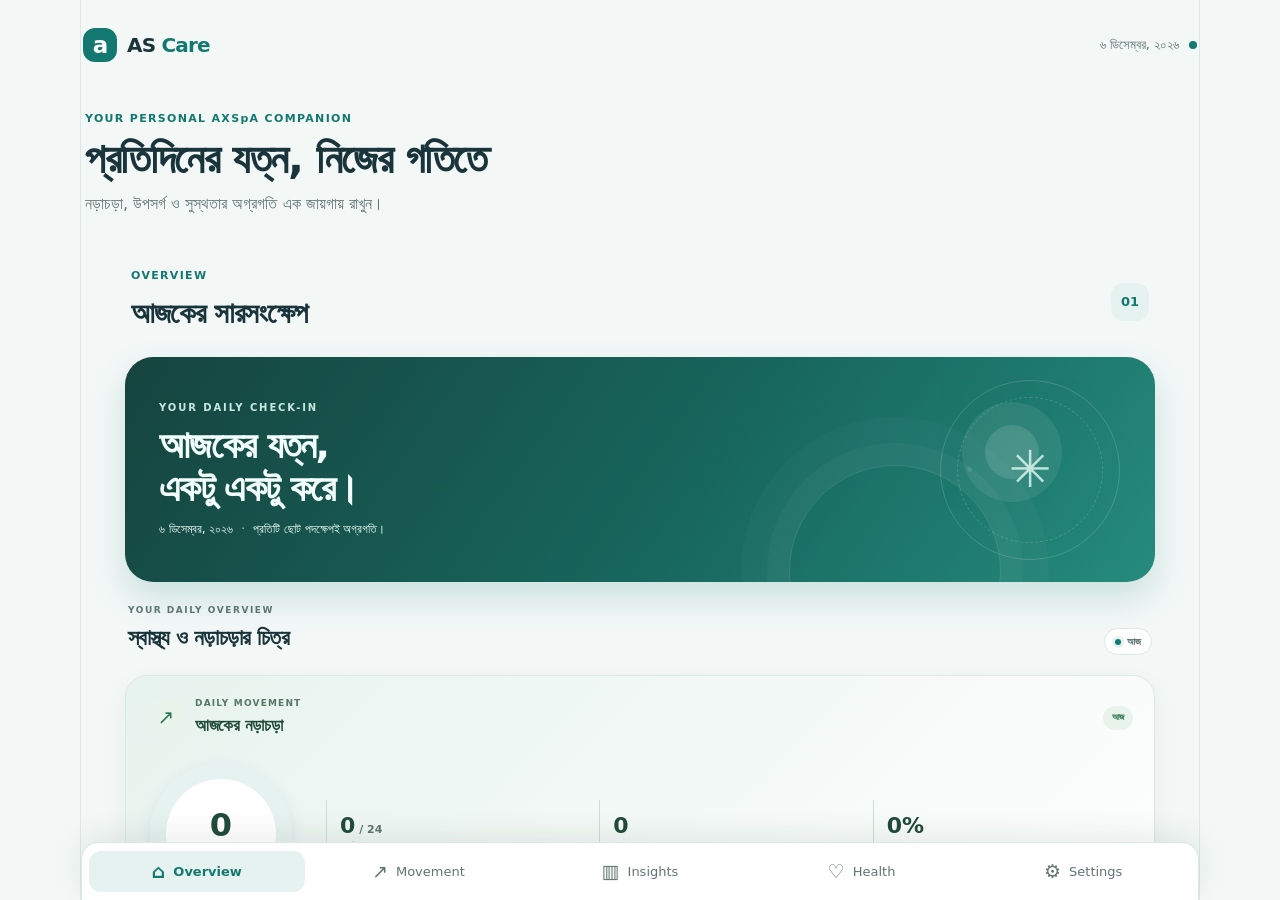
==== index.html @ bf31de87 "Load centralized theme overrides" ====
<!doctype html>
<html lang="bn">
<head>
  <meta charset="utf-8">
  <meta name="viewport" content="width=device-width, initial-scale=1, viewport-fit=cover">
  <meta name="theme-color" content="#F3F8F7">
  <meta name="description" content="AS Care — personal mobility and health tracking">
  <title>AS Care</title>
  <link rel="manifest" href="./manifest.webmanifest">
  <link rel="icon" href="./icon.svg" type="image/svg+xml">
  <link rel="stylesheet" href="./assets/css/tokens.css">
  <link rel="stylesheet" href="./assets/css/base.css">
  <link rel="stylesheet" href="./assets/css/components.css">
  <link rel="stylesheet" href="./assets/css/pages.css">
  <link rel="stylesheet" href="./assets/css/movement.css">
  <link rel="stylesheet" href="./assets/css/overview.css">
  <link rel="stylesheet" href="./assets/css/theme-overrides.css">
</head>
<body>
  <div class="app-shell">
    <header class="topbar">
      <a class="brand" href="./" aria-label="AS Care home"><span class="brand-mark" aria-hidden="true">a</span><span>AS <strong>Care</strong></span></a>
      <div class="topbar-meta"><time id="today-label"></time><span class="status-dot" aria-hidden="true"></span></div>
    </header>
    <main id="app-main">
      <section class="welcome">
        <p class="eyebrow">YOUR PERSONAL AXSpA COMPANION</p>
        <h1>প্রতিদিনের যত্ন, নিজের গতিতে</h1>
        <p class="welcome-copy">নড়াচড়া, উপসর্গ ও সুস্থতার অগ্রগতি এক জায়গায় রাখুন।</p>
      </section>
      <section class="page-panel" data-page-panel="overview" role="tabpanel">
        <div class="panel-heading"><div><p class="eyebrow">OVERVIEW</p><h2>আজকের সারসংক্ষেপ</h2></div><span class="panel-index">01</span></div>
        <div data-overview-content></div>
      </section>
      <section class="page-panel" data-page-panel="movement" role="tabpanel" hidden><div class="panel-heading"><div><p class="eyebrow">DAILY MOVEMENT</p><h2>Movement</h2></div><span class="panel-index">02</span></div><div data-movement-content></div></section>
      <section class="page-panel" data-page-panel="insights" role="tabpanel" hidden><div class="panel-heading"><div><p class="eyebrow">YOUR PROGRESS</p><h2>Insights</h2></div><span class="panel-index">03</span></div><div data-insights-content></div></section>
      <section class="page-panel" data-page-panel="health" role="tabpanel" hidden>
        <div class="panel-heading"><div><p class="eyebrow">HEALTH JOURNAL</p><h2>Health</h2></div><span class="panel-index">04</span></div>
        <div class="health-content" data-health-content></div>
        <div data-medication-content></div>
      </section>
      <section class="page-panel" data-page-panel="settings" role="tabpanel" hidden><div class="panel-heading"><div><p class="eyebrow">PREFERENCES</p><h2>Settings</h2></div><span class="panel-index">05</span></div><div class="settings-content" data-settings-content></div></section>
    </main>
    <nav class="primary-nav" aria-label="প্রধান নেভিগেশন" role="tablist">
      <button class="nav-item" type="button" role="tab" data-page="overview" aria-selected="true"><span aria-hidden="true">⌂</span><span>Overview</span></button>
      <button class="nav-item" type="button" role="tab" data-page="movement" aria-selected="false"><span aria-hidden="true">↗</span><span>Movement</span></button>
      <button class="nav-item" type="button" role="tab" data-page="insights" aria-selected="false"><span aria-hidden="true">▥</span><span>Insights</span></button>
      <button class="nav-item" type="button" role="tab" data-page="health" aria-selected="false"><span aria-hidden="true">♡</span><span>Health</span></button>
      <button class="nav-item" type="button" role="tab" data-page="settings" aria-selected="false"><span aria-hidden="true">⚙</span><span>Settings</span></button>
    </nav>
  </div>
  <div id="toast" class="toast" role="status" aria-live="polite" hidden></div>
  <script>
    // Inline navigation fallback: must work even when ES modules fail to load.
    (() => {
      const validPages = new Set(["overview", "movement", "insights", "health", "settings"]);
      document.addEventListener("click", event => {
        const button = event.target && event.target.closest
          ? event.target.closest("button[data-page]") : null;
        if (!button || !validPages.has(button.dataset.page)) return;
        const page = button.dataset.page;
        document.querySelectorAll("[data-page-panel]").forEach(panel => {
          const active = panel.dataset.pagePanel === page;
          panel.hidden = !active;
          panel.setAttribute("aria-hidden", String(!active));
        });
        document.querySelectorAll("button[data-page]").forEach(tab => {
          const active = tab.dataset.page === page;
          tab.setAttribute("aria-selected", String(active));
          tab.tabIndex = active ? 0 : -1;
        });
      }, true);
    })();
  </script>
  <script src="./assets/js/features/movement/animation-engine.js"></script>
  <script>
    // Classic-script loader catches module download, MIME, and parse failures visibly.
    (() => {
      const showLoadError = error => {
        const host = document.querySelector("[data-overview-content]");
        if (!host) return;
        const card = document.createElement("section");
        card.className = "health-card";
        const title = document.createElement("h3");
        title.textContent = "অ্যাপের JavaScript চালু হয়নি";
        const message = document.createElement("p");
        message.textContent = error && error.message ? error.message : String(error);
        const help = document.createElement("p");
        help.textContent = "Technical diagnostic নিচে দেওয়া হলো। এই লেখাটি কপি করে পাঠান।";
        const details = document.createElement("details");
        details.open = true;
        const summary = document.createElement("summary");
        summary.textContent = "Technical diagnostic";
        const trace = document.createElement("pre");
        trace.style.whiteSpace = "pre-wrap";
        trace.style.overflowWrap = "anywhere";
        trace.textContent = error && error.stack ? String(error.stack) : String(error);
        details.append(summary, trace);
        card.append(title, message, help, details);
        host.replaceChildren(card);
      };
      import("./assets/js/bootstrap.js").catch(showLoadError);
    })();
  </script>
</body>
</html>
---- assets/css/tokens.css ----
/* AS Care centralized color system — Modern Balanced Wellness */
:root {
  color-scheme: light;

  /* Brand identity */
  --brand-primary: #168C83;
  --brand-secondary: #F19A52;
  --brand-success: #72A889;

  /* Accessible interactive colors */
  --accent: #13786F;
  --accent-soft: #E5F2EF;
  --accent-contrast: #FFFFFF;

  /* Core surfaces and typography */
  --page: #F3F8F7;
  --surface: #FFFFFF;
  --surface-soft: #E5F2EF;
  --text: #19343A;
  --muted: #607573;
  --line: #DCE8E5;

  /* Semantic states */
  --success: #2F7952;
  --success-soft: #E8F4EC;
  --warning: #9A541B;
  --warning-soft: #FFF0DF;
  --danger: #B84242;
  --danger-soft: #FCEAEA;
  --info: #397CA5;
  --info-soft: #E8F2F8;

  /* Data visualization */
  --chart-1: #13786F;
  --chart-2: #D17B32;
  --chart-3: #5D966F;
  --chart-goal: #B9792E;

  /* Movement guide */
  --guide-ink: #19343A;
  --guide-blue: var(--brand-primary);
  --guide-blue-deep: var(--accent);
  --guide-pale: var(--surface-soft);
  --guide-green: var(--success);
  --guide-amber: var(--brand-secondary);
  --guide-card: var(--surface);
  --guide-border: var(--line);
  --guide-stage: #EDF5F3;
  --guide-stage-deep: #E3EFEC;
  --guide-stage-text: #607B77;

  /* Overview feature surfaces */
  --overview-hero-start: #16443F;
  --overview-hero-mid: #17665D;
  --overview-hero-end: #258B7D;
  --overview-hero-text: #F2FFFC;
  --overview-hero-muted: #C8E9E2;
  --overview-movement-bg: #E7F3EE;
  --overview-movement-ink: #214B3B;
  --overview-movement-muted: #587568;
  --overview-medication-bg: #FFF4E8;
  --overview-medication-border: #F1DCC5;
  --overview-health-icon-bg: #FCEBE4;
  --overview-health-icon: #A85B3A;
  --overview-week-icon-bg: #E5F2EF;
  --overview-week-icon: #287A70;

  --shadow: 0 12px 34px rgba(25, 52, 58, .07);
  --radius-lg: 22px;
  --radius-md: 15px;
  --radius-sm: 11px;
  --content-width: 1120px;
  font-family: "Hind Siliguri", system-ui, sans-serif;
}

:root[data-theme="dark"] {
  color-scheme: dark;

  --brand-primary: #55B9AA;
  --brand-secondary: #F2B36F;
  --brand-success: #82C69A;

  --accent: #55B9AA;
  --accent-soft: #203F3D;
  --accent-contrast: #102724;

  --page: #101D20;
  --surface: #192B2E;
  --surface-soft: #223A3C;
  --text: #E7F1EF;
  --muted: #A7BCB8;
  --line: #344C4B;

  --success: #82C69A;
  --success-soft: #203A2D;
  --warning: #F2B36F;
  --warning-soft: #3B2D20;
  --danger: #F18B8B;
  --danger-soft: #402729;
  --info: #83BCE0;
  --info-soft: #203747;

  --chart-1: #55B9AA;
  --chart-2: #F2B36F;
  --chart-3: #82C69A;
  --chart-goal: #F2B36F;

  --guide-ink: #E7F1EF;
  --guide-stage: #1D3335;
  --guide-stage-deep: #243E40;
  --guide-stage-text: #A7BCB8;
  --guide-card: var(--surface);
  --guide-border: var(--line);

  --overview-hero-start: #123B38;
  --overview-hero-mid: #15534D;
  --overview-hero-end: #1D7167;
  --overview-hero-text: #F0FFFB;
  --overview-hero-muted: #B9DED6;
  --overview-movement-bg: #1D3932;
  --overview-movement-ink: #E2F3E9;
  --overview-movement-muted: #A8C7B5;
  --overview-medication-bg: #352C23;
  --overview-medication-border: #594532;
  --overview-health-icon-bg: #432D2A;
  --overview-health-icon: #F0B19B;
  --overview-week-icon-bg: #203F3D;
  --overview-week-icon: #8ED3C7;

  --shadow: 0 12px 34px rgba(0, 0, 0, .24);
}

@media (prefers-color-scheme: dark) {
  :root:not([data-theme="light"]) {
    color-scheme: dark;

    --brand-primary: #55B9AA;
    --brand-secondary: #F2B36F;
    --brand-success: #82C69A;

    --accent: #55B9AA;
    --accent-soft: #203F3D;
    --accent-contrast: #102724;

    --page: #101D20;
    --surface: #192B2E;
    --surface-soft: #223A3C;
    --text: #E7F1EF;
    --muted: #A7BCB8;
    --line: #344C4B;

    --success: #82C69A;
    --success-soft: #203A2D;
    --warning: #F2B36F;
    --warning-soft: #3B2D20;
    --danger: #F18B8B;
    --danger-soft: #402729;
    --info: #83BCE0;
    --info-soft: #203747;

    --chart-1: #55B9AA;
    --chart-2: #F2B36F;
    --chart-3: #82C69A;
    --chart-goal: #F2B36F;

    --guide-ink: #E7F1EF;
    --guide-stage: #1D3335;
    --guide-stage-deep: #243E40;
    --guide-stage-text: #A7BCB8;
    --guide-card: var(--surface);
    --guide-border: var(--line);

    --overview-hero-start: #123B38;
    --overview-hero-mid: #15534D;
    --overview-hero-end: #1D7167;
    --overview-hero-text: #F0FFFB;
    --overview-hero-muted: #B9DED6;
    --overview-movement-bg: #1D3932;
    --overview-movement-ink: #E2F3E9;
    --overview-movement-muted: #A8C7B5;
    --overview-medication-bg: #352C23;
    --overview-medication-border: #594532;
    --overview-health-icon-bg: #432D2A;
    --overview-health-icon: #F0B19B;
    --overview-week-icon-bg: #203F3D;
    --overview-week-icon: #8ED3C7;

    --shadow: 0 12px 34px rgba(0, 0, 0, .24);
  }
}
---- assets/css/base.css ----
* { box-sizing: border-box; }
html { min-height: 100%; background: var(--page); }
body { min-width: 320px; min-height: 100vh; margin: 0; padding: env(safe-area-inset-top) 0 env(safe-area-inset-bottom); background: var(--page); color: var(--text); line-height: 1.55; }
button, input, select, textarea { font: inherit; }
button { color: inherit; }
a { color: inherit; text-decoration: none; }
[hidden] { display: none !important; }
.app-shell { width: 100%; margin: 0 auto; }
.topbar { display: flex; align-items: center; justify-content: space-between; padding: 20px 2px 28px; }
.brand { display: inline-flex; align-items: center; gap: 10px; font-size: 20px; font-weight: 700; letter-spacing: -.04em; }
.brand strong { color: var(--accent); }
.brand-mark { display: grid; width: 34px; height: 34px; place-items: center; border-radius: 12px; background: var(--accent); color: white; font-size: 23px; }
.topbar-meta { display: flex; align-items: center; gap: 10px; color: var(--muted); font-size: 13px; }
.status-dot { width: 8px; height: 8px; border-radius: 50%; background: var(--accent); }
.welcome { padding: 20px 4px 25px; }
.eyebrow { margin: 0 0 7px; color: var(--accent); font-size: 11px; font-weight: 700; letter-spacing: .12em; }
h1, h2, h3, p { margin-top: 0; }
h1 { max-width: 620px; margin-bottom: 8px; font-size: clamp(27px,6vw,42px); line-height: 1.2; letter-spacing: -.035em; }
.welcome-copy { margin: 0; color: var(--muted); }
.primary-nav { display: grid; grid-template-columns: repeat(5,minmax(0,1fr)); gap: 6px; margin-bottom: 24px; padding: 7px; border: 1px solid var(--line); border-radius: 17px; background: var(--surface); }
.nav-item { display: flex; min-width: 0; flex-direction: column; align-items: center; gap: 2px; padding: 9px 3px; border: 0; border-radius: 12px; background: transparent; color: var(--muted); cursor: pointer; font-size: 11px; }
.nav-item > span:first-child { font-size: 19px; line-height: 1.2; }
.nav-item[aria-selected="true"] { background: var(--accent-soft); color: var(--accent); font-weight: 700; }
.page-panel { min-height: 300px; padding: 16px; border: 1px solid var(--line); border-radius: var(--radius-lg); background: var(--surface); box-shadow: var(--shadow); }
.panel-heading { display: flex; align-items: center; justify-content: space-between; margin-bottom: 20px; }
.panel-heading h2 { margin: 0; font-size: 25px; }
.panel-index { color: var(--muted); font-size: 13px; font-variant-numeric: tabular-nums; }
.welcome-card { display: flex; gap: 16px; align-items: flex-start; padding: 20px; border: 1px solid var(--line); border-radius: var(--radius-md); background: var(--surface-soft); }
.card-icon { display: grid; width: 42px; height: 42px; flex: 0 0 42px; place-items: center; border-radius: 14px; background: var(--accent); color: white; font-size: 22px; }
.welcome-card h3 { margin-bottom: 5px; font-size: 18px; }
.welcome-card p, .empty-panel p { margin: 0; color: var(--muted); }
.empty-panel { display: grid; min-height: 180px; place-content: center; justify-items: center; gap: 12px; text-align: center; }
.empty-panel > span { display: grid; width: 48px; height: 48px; place-items: center; border-radius: 16px; background: var(--accent-soft); color: var(--accent); font-size: 25px; }
.app-footer { display: flex; justify-content: space-between; gap: 12px; padding: 22px 4px 30px; color: var(--muted); font-size: 11px; }
.toast { position: fixed; right: 16px; bottom: calc(86px + env(safe-area-inset-bottom)); left: 16px; z-index: 5; width: max-content; max-width: min(440px,calc(100vw - 32px)); margin: auto; padding: 12px 16px; border: 1px solid color-mix(in srgb, var(--surface) 16%, transparent); border-radius: 14px; background: var(--text); color: var(--surface); box-shadow: 0 12px 34px rgba(0,0,0,.18); opacity: 0; transform: translateY(12px) scale(.98); transition: opacity .24s ease, transform .28s cubic-bezier(.2,.8,.2,1); pointer-events: none; }
.toast.is-visible { opacity: 1; transform: translateY(0) scale(1); }
@media (min-width: 700px) {
  body { padding-right: 20px; padding-left: 20px; }
  .topbar { padding-top: 28px; }
  .nav-item { flex-direction: row; justify-content: center; gap: 8px; font-size: 13px; }
  .app-shell { width: min(100%, var(--content-width)); }
  .page-panel { padding: 24px; }
}


/* Viewport layout: content scrolls in its own area; navigation owns the bottom row. */
html, body {
  width: 100%;
  height: 100%;
  overflow: hidden;
}
body {
  min-height: 100vh;
  min-height: 100dvh;
}
.app-shell {
  display: grid;
  grid-template-rows: auto minmax(0, 1fr) auto auto;
  width: min(100%, var(--content-width));
  height: calc(100vh - env(safe-area-inset-top) - env(safe-area-inset-bottom));
  height: calc(100dvh - env(safe-area-inset-top) - env(safe-area-inset-bottom));
  min-height: 0;
  margin: 0 auto;
}
#app-main {
  min-height: 0;
  overflow-y: auto;
  overscroll-behavior: contain;
  padding-bottom: 16px;
}
.primary-nav {
  position: relative;
  inset: auto;
  z-index: 2;
  display: grid;
  grid-template-columns: repeat(5, minmax(0, 1fr));
  gap: 6px;
  width: 100%;
  margin: 0;
  padding: 8px 7px calc(8px + env(safe-area-inset-bottom));
  border: 1px solid var(--line);
  border-bottom: 0;
  border-radius: 17px 17px 0 0;
  background: var(--surface);
  box-shadow: 0 -8px 28px rgba(20, 40, 28, .08);
  transform: none;
}
.app-footer {
  padding: 10px 4px;
}
@media (min-width: 700px) {
  .app-shell { border-left: 1px solid var(--line); border-right: 1px solid var(--line); }
}
---- assets/css/components.css ----
/* Shared components: controls, feedback, progress and form primitives. */
.button-primary, .button-secondary, .form-field input, .form-field textarea, .form-field select {
  border: 1px solid var(--line);
  border-radius: var(--radius-sm);
  font: inherit;
}
.button-primary, .button-secondary { min-height: 42px; padding: 9px 15px; cursor: pointer; }
.button-primary { border-color: var(--accent); background: var(--accent); color: #fff; font-weight: 700; }
.button-secondary { background: var(--surface); color: var(--text); }
.progress-bar { display: flex; align-items: center; gap: 10px; }
.progress-bar-track { height: 9px; flex: 1; overflow: hidden; border-radius: 99px; background: var(--surface-soft); }
.progress-bar-track span { display: block; height: 100%; border-radius: inherit; background: var(--accent); transition: width .2s ease; }
.progress-value { min-width: 3.2em; color: var(--muted); font-size: 12px; text-align: right; font-variant-numeric: tabular-nums; }
.progress-ring, .progress-donut { display: block; max-width: 100%; }
.form-field { display: grid; gap: 6px; margin: 0 0 14px; }
.form-field > label { font-size: 14px; font-weight: 650; }
.form-field input, .form-field textarea, .form-field select { width: 100%; min-height: 42px; padding: 9px 11px; background: var(--surface); color: var(--text); }
.form-field textarea { min-height: 86px; resize: vertical; }
.form-hint { color: var(--muted); font-size: 12px; }
.range-control { display: flex; align-items: center; gap: 12px; }
.range-control input { flex: 1; padding: 0; }
.range-control output { min-width: 2em; font-weight: 700; text-align: center; }
.toast[data-type="success"] { background: var(--accent); color: #fff; }
.toast[data-type="error"] { background: #a83232; color: #fff; }
.feedback-dialog { width: min(92vw, 420px); padding: 22px; border: 1px solid var(--line); border-radius: var(--radius-lg); background: var(--surface); color: var(--text); box-shadow: var(--shadow); }
.feedback-dialog::backdrop { background: rgb(10 20 14 / 48%); }
.feedback-dialog h2 { margin: 0 0 8px; font-size: 20px; }
.feedback-dialog p { color: var(--muted); }
.feedback-dialog-actions { display: flex; justify-content: flex-end; gap: 9px; }
@media (prefers-reduced-motion: reduce) { .progress-bar-track span { transition: none; } }
---- assets/css/pages.css ----
/* Settings feature layout */
.settings-actions { display:flex; flex-wrap:wrap; gap:8px; margin-top:14px; }
.settings-actions button { min-height:40px; padding:9px 12px; border:1px solid var(--line); border-radius:var(--radius-sm); background:var(--surface-soft); color:var(--text); font:inherit; font-size:13px; cursor:pointer; }
.settings-actions button[data-backup-export] { background:var(--accent); border-color:var(--accent); color:white; }
.settings-actions button:focus-visible { outline:2px solid var(--accent); outline-offset:2px; }
@media (max-width:380px) { .settings-actions button { flex:1 1 100%; } }
.settings-content { display: grid; gap: 16px; }
.settings-section { padding: 18px; border: 1px solid var(--line); border-radius: var(--radius-md); background: var(--surface); }
.settings-section h3 { margin: 0 0 14px; font-size: 17px; }
.settings-field, .settings-info { display: flex; align-items: center; justify-content: space-between; gap: 14px; padding: 12px 0; border-bottom: 1px solid var(--line); font-size: 14px; }
.settings-field:last-of-type, .settings-info:last-of-type { border-bottom: 0; }
.settings-field select, .settings-field input { width: min(48%, 190px); min-height: 40px; padding: 7px 10px; border: 1px solid var(--line); border-radius: var(--radius-sm); background: var(--surface-soft); color: var(--text); }
.settings-field input { text-align: right; }
.settings-field select:disabled { opacity: .65; }
.setting-toggle { display: flex; align-items: center; justify-content: space-between; gap: 14px; padding: 12px 0; border-bottom: 1px solid var(--line); cursor: pointer; }
.setting-toggle:last-of-type { border-bottom: 0; }
.setting-toggle span { display: grid; gap: 3px; }
.setting-toggle strong, .settings-info strong { font-size: 14px; }
.setting-toggle small, .settings-note { color: var(--muted); font-size: 12px; }
.setting-toggle input { width: 21px; height: 21px; flex: 0 0 auto; accent-color: var(--accent); }
.settings-note { margin: 10px 0 0; line-height: 1.6; }
.settings-info strong { text-align: right; }
@media (max-width: 380px) { .settings-section { padding: 14px; } .settings-field { align-items: flex-start; flex-direction: column; } .settings-field select, .settings-field input { width: 100%; } }

/* Health feature */
.health-content { display: grid; gap: 16px; }
.health-card { min-width: 0; padding: 18px; border: 1px solid var(--line); border-radius: var(--radius-md); background: var(--surface); }
.health-card h3 { margin: 0 0 12px; font-size: 18px; }
.health-card h4 { margin: 18px 0 8px; font-size: 14px; }
.health-card-heading { display: flex; align-items: center; justify-content: space-between; gap: 12px; margin-bottom: 12px; }
.health-card-heading h3 { margin: 0; }
.health-date, .health-note { color: var(--muted); font-size: 12px; }
.health-note { line-height: 1.6; margin: 8px 0 14px; }
.health-range, .health-question { display: grid; grid-template-columns: 1fr auto; align-items: center; gap: 7px 12px; padding: 11px 0; border-bottom: 1px solid var(--line); font-size: 14px; }
.health-range input, .health-question input { grid-column: 1; width: 100%; accent-color: var(--accent); }
.health-range output, .health-question output { grid-column: 2; grid-row: 1 / span 2; min-width: 38px; color: var(--accent); font-weight: 700; text-align: right; }
.health-card .button-primary { width: 100%; margin-top: 16px; }
.health-score { color: var(--accent); font-size: 26px; font-variant-numeric: tabular-nums; }
.health-score small { margin-left: 3px; font-size: 12px; }
.health-card .form-field { margin-top: 12px; }
.health-history { display: grid; gap: 8px; margin: 0; padding: 0; list-style: none; }
.health-history li { display: flex; align-items: center; justify-content: space-between; gap: 10px; padding: 10px 0; border-bottom: 1px solid var(--line); font-size: 13px; }
.health-history li span { display: grid; gap: 3px; }
.health-history small { color: var(--muted); }
.icon-button { width: 34px; height: 34px; flex: 0 0 auto; border: 1px solid var(--line); border-radius: 10px; background: var(--surface-soft); cursor: pointer; font-size: 20px; }
@media (max-width: 380px) { .health-card { padding: 14px; } .health-card-heading { align-items: flex-start; } }

.health-disclaimer { margin: 0; padding: 12px 14px; border: 1px solid var(--line); border-radius: var(--radius-sm); background: var(--surface-soft); color: var(--muted); font-size: 12px; line-height: 1.6; }


/* Health journal — rebuilt dashboard */
.health-intro { padding: 18px; border-radius: var(--radius-md); background: var(--surface-soft); border: 1px solid var(--line); }
.health-intro h3 { margin: 5px 0 7px; font-size: 20px; }
.health-intro p:last-child { margin: 0; color: var(--muted); font-size: 13px; line-height: 1.6; }
.health-overview { display: grid; grid-template-columns: repeat(3,minmax(0,1fr)); gap: 9px; }
.health-overview article { min-width: 0; padding: 13px 11px; display: grid; gap: 8px; border: 1px solid var(--line); border-radius: var(--radius-md); background: var(--surface); }
.health-overview span { color: var(--muted); font-size: 11px; line-height: 1.4; }
.health-overview strong { font-size: 21px; color: var(--accent); font-variant-numeric: tabular-nums; overflow-wrap: anywhere; }
.health-input { display: grid; grid-template-columns: minmax(0,1fr) auto; gap: 7px 12px; padding: 12px 0; border-bottom: 1px solid var(--line); font-size: 14px; }
.health-input input { grid-column: 1; width: 100%; accent-color: var(--accent); }
.health-input output { grid-column: 2; grid-row: 1 / span 2; min-width: 42px; align-self: center; color: var(--accent); font-weight: 700; text-align: right; }
.health-empty { color: var(--muted); font-size: 13px; }
.health-card .form-field { display: grid; gap: 7px; margin: 12px 0; font-size: 13px; }
.health-card .form-field input,.health-card .form-field textarea { width: 100%; min-height: 42px; padding: 10px 12px; border: 1px solid var(--line); border-radius: var(--radius-sm); background: var(--surface-soft); color: var(--text); font: inherit; }
.health-card .form-field textarea { min-height: 70px; resize: vertical; }
.health-card .health-history { margin-top: 12px; }
.health-card .health-history li { align-items: center; }
@media (max-width: 360px) { .health-overview { gap: 6px; } .health-overview article { padding: 10px 8px; } .health-overview strong { font-size: 18px; } }


/* Medication tracker */
.medication-section { display: grid; gap: 15px; margin-top: 0; }
[data-medication-content] { display:grid; gap:12px; margin-top:20px; padding-top:18px; border-top:1px solid var(--line); }
.medication-heading { display: flex; align-items: flex-start; justify-content: space-between; gap: 12px; }
.medication-heading h3 { margin: 4px 0 0; font-size: 19px; }
.medication-date { color: var(--muted); font-size: 11px; }
.medication-summary { display: grid; grid-template-columns: repeat(3,minmax(0,1fr)); gap: 8px; }
.medication-summary article { min-width: 0; display: grid; gap: 5px; padding: 12px 9px; border: 1px solid var(--line); border-radius: var(--radius-md); background: var(--surface); }
.medication-summary strong { color: var(--accent); font-size: 22px; font-variant-numeric: tabular-nums; }
.medication-summary span { color: var(--muted); font-size: 11px; line-height: 1.4; }
.medication-form, .medication-item { padding: 16px; border: 1px solid var(--line); border-radius: var(--radius-md); background: var(--surface); }
.medication-form h4, .medication-list > h4, .medication-history > h4 { margin: 0 0 13px; font-size: 15px; }
.medication-form .button-primary, .medication-edit .button-primary { width: 100%; }
.medication-list { display: grid; gap: 10px; }
.medication-list > h4 { margin-bottom: 0; }
.medication-item { min-width: 0; padding: 14px; }
.medication-item-head { display: flex; justify-content: space-between; align-items: flex-start; gap: 10px; }
.medication-item-head h4 { margin: 0 0 4px; font-size: 16px; overflow-wrap: anywhere; }
.medication-item-head p { margin: 0; color: var(--muted); font-size: 13px; }
.medication-status { flex: 0 0 auto; padding: 5px 8px; border-radius: 99px; background: var(--surface-soft); color: var(--muted); font-size: 11px; }
.medication-status[data-status="taken"] { background: color-mix(in srgb, var(--accent) 14%, var(--surface)); color: var(--accent); }
.medication-status[data-status="skipped"] { color: #a34b35; }
.medication-meta { display: flex; justify-content: space-between; gap: 10px; margin-top: 11px; color: var(--muted); font-size: 12px; }
.medication-instructions { margin: 9px 0 0; color: var(--muted); font-size: 12px; line-height: 1.5; }
.medication-actions { display: grid; grid-template-columns: repeat(2,minmax(0,1fr)); gap: 7px; margin-top: 13px; }
.medication-actions button { min-width: 0; padding: 8px 9px; font-size: 12px; }
.medication-actions button:disabled { opacity: .55; cursor: default; }
.medication-edit { margin-top: 12px; padding-top: 10px; border-top: 1px solid var(--line); }
.medication-edit summary, .medication-history summary { color: var(--accent); cursor: pointer; font-size: 13px; }
.medication-edit form { margin-top: 12px; }
.medication-history { display: grid; gap: 8px; padding: 15px; border: 1px solid var(--line); border-radius: var(--radius-md); background: var(--surface); }
.medication-history > h4 { margin-bottom: 0; }
.medication-history details { padding: 8px 0; border-bottom: 1px solid var(--line); }
.medication-history details > div { display: grid; gap: 5px; padding: 9px 0 0; color: var(--muted); font-size: 12px; }
.medication-disclaimer { margin: 0; color: var(--muted); font-size: 12px; line-height: 1.6; }
@media (max-width: 360px) { .medication-summary { gap: 5px; } .medication-summary article { padding: 10px 7px; } .medication-summary strong { font-size: 19px; } .medication-form, .medication-item { padding: 12px; } }

/* Medication adherence toggle: clearly highlight the current selection. */
.medication-actions button.is-selected { border-color: var(--accent); background: var(--accent); color: #fff; font-weight: 700; box-shadow: 0 0 0 2px color-mix(in srgb, var(--accent) 18%, transparent); }
.medication-actions button.is-selected.is-skipped { border-color: #a34b35; background: #a34b35; color: #fff; box-shadow: 0 0 0 2px rgb(163 75 53 / 18%); }
.medication-actions button:focus-visible { outline: 3px solid var(--accent); outline-offset: 2px; }


/* Insights dashboard */
[data-insights-content] { display:grid; gap:14px; }
.insight-card { min-width:0; padding:16px; border:1px solid var(--line); border-radius:var(--radius-md); background:var(--surface); }
.insight-card h3 { margin:3px 0 13px; font-size:17px; }
.insight-calendar-head { display:grid; grid-template-columns:40px 1fr 40px; align-items:center; gap:8px; margin-bottom:12px; }
.insight-calendar-head h3 { margin:0; text-align:center; }
.insight-calendar-head button { min-height:38px; padding:4px; font-size:23px; }
.insight-calendar-grid { display:grid; grid-template-columns:repeat(7,minmax(0,1fr)); gap:5px; }
.insight-weekday { padding:5px 0; color:var(--muted); text-align:center; font-size:10px; }
.insight-day { position:relative; display:grid; place-items:center; min-width:0; min-height:39px; padding:3px; border:1px solid transparent; border-radius:10px; background:var(--surface-soft); color:var(--text); font:inherit; font-size:12px; cursor:pointer; }
.insight-day.is-outside { opacity:.35; }
.insight-day.is-active { border-color:var(--accent); background:var(--accent); color:#fff; font-weight:700; }
.insight-day i,.insight-legend i { width:5px; height:5px; border-radius:50%; background:var(--accent); }
.insight-day i { position:absolute; bottom:3px; }
.insight-day.is-active i { background:#fff; }
.insight-legend { display:flex; align-items:center; gap:7px; margin:10px 0 0; color:var(--muted); font-size:11px; }
.insight-card-title { display:flex; justify-content:space-between; align-items:center; }
.insight-card-title h3 { margin-bottom:10px; }
.insight-day-details,.insight-stat-grid { display:grid; grid-template-columns:repeat(3,minmax(0,1fr)); gap:8px; }
.insight-day-details article,.insight-stat-grid article { display:grid; gap:5px; min-width:0; padding:11px 9px; border:1px solid var(--line); border-radius:var(--radius-sm); background:var(--surface-soft); }
.insight-day-details span,.insight-stat-grid span { color:var(--muted); font-size:10px; line-height:1.4; }
.insight-day-details strong,.insight-stat-grid strong { color:var(--accent); font-size:20px; font-variant-numeric:tabular-nums; overflow-wrap:anywhere; }
.insight-detail-line { margin:10px 0 0; color:var(--muted); font-size:12px; line-height:1.6; overflow-wrap:anywhere; }
.insight-bar-row { display:grid; gap:6px; margin:13px 0; }
.insight-bar-row > div:first-child { display:flex; justify-content:space-between; gap:12px; font-size:12px; }
.insight-bar-row strong { color:var(--accent); }
.insight-bar { height:9px; overflow:hidden; border-radius:99px; background:var(--surface-soft); }
.insight-bar i { display:block; height:100%; border-radius:inherit; background:var(--accent); }
.insight-card .button-primary { width:100%; }
.insight-card .button-primary:disabled { opacity:.5; cursor:not-allowed; }
.insight-disclaimer { margin:0; padding:12px; border:1px solid var(--line); border-radius:var(--radius-sm); color:var(--muted); font-size:11px; line-height:1.6; }


/* Insights — visual analytics dashboard */
[data-insights-content] { gap:20px; }
.insight-hero { position:relative; overflow:hidden; display:flex; align-items:center; justify-content:space-between; min-height:132px; padding:22px; border:1px solid color-mix(in srgb,var(--accent) 25%,var(--line)); border-radius:24px; background:radial-gradient(circle at 90% 10%,color-mix(in srgb,var(--accent) 24%,transparent),transparent 42%),linear-gradient(135deg,var(--surface-soft),var(--surface)); }
.insight-hero h3 { margin:5px 0 6px; font-size:23px; letter-spacing:-.5px; }
.insight-hero p:last-child { max-width:245px; margin:0; color:var(--muted); font-size:12px; line-height:1.6; }
.insight-hero-mark { display:grid; place-items:center; width:66px; height:66px; flex:0 0 auto; border-radius:22px; background:var(--accent); color:white; font-size:35px; box-shadow:0 12px 28px color-mix(in srgb,var(--accent) 25%,transparent); }
.insight-metrics-grid { display:grid; grid-template-columns:repeat(2,minmax(0,1fr)); gap:10px; }
.insight-metric { display:grid; grid-template-columns:34px 1fr; align-items:center; gap:2px 10px; min-width:0; padding:14px; border:1px solid var(--line); border-radius:17px; background:var(--surface); box-shadow:var(--shadow); }
.metric-icon { grid-row:1 / span 2; display:grid; place-items:center; width:34px; height:34px; border-radius:12px; background:var(--accent-soft); color:var(--accent); font-size:18px; }
.insight-metric strong { font-size:24px; line-height:1.1; font-variant-numeric:tabular-nums; }
.insight-metric > span:nth-of-type(2) { color:var(--muted); font-size:11px; }
.insight-metric small { grid-column:2; color:var(--muted); font-size:10px; }
.insight-section { display:grid; gap:11px; }
.insight-section-heading { display:flex; align-items:flex-end; justify-content:space-between; gap:10px; }
.insight-section-heading h3 { margin:2px 0 0; font-size:18px; }
.insight-section-heading > span { color:var(--muted); font-size:10px; text-align:right; }
.insight-period { display:flex; gap:3px; padding:3px; border:1px solid var(--line); border-radius:12px; background:var(--surface); }
.insight-period button { min-height:30px; padding:4px 8px; border:0; border-radius:8px; background:transparent; color:var(--muted); font:inherit; font-size:10px; cursor:pointer; }
.insight-period button[aria-pressed="true"] { background:var(--accent); color:white; font-weight:700; }
.insight-chart-card { min-width:0; padding:15px; border:1px solid var(--line); border-radius:19px; background:var(--surface); box-shadow:var(--shadow); }
.chart-card-head { display:flex; justify-content:space-between; align-items:flex-start; gap:10px; margin-bottom:10px; }
.chart-card-head > div { display:grid; gap:3px; }
.chart-card-head strong { font-size:13px; }
.chart-card-head small { color:var(--muted); font-size:10px; }
.chart-range-tag,.score-chip { padding:5px 8px; border-radius:99px; background:var(--accent-soft); color:var(--accent); font-size:9px; white-space:nowrap; }
.insight-chart-wrap { min-width:0; width:100%; overflow:hidden; }
.insight-svg-chart { display:block; width:100%; height:auto; overflow:visible; }
.chart-grid { stroke:var(--line); stroke-width:1; stroke-dasharray:3 4; }
.chart-axis { fill:var(--muted); font-size:9px; }
.chart-line { fill:none; stroke-width:2.8; stroke-linecap:round; stroke-linejoin:round; }
.chart-series-0 { stroke:#3f8f70; fill:#3f8f70; }
.chart-series-1 { stroke:#d49a49; fill:#d49a49; }
.chart-point { stroke:var(--surface); stroke-width:1.5; }
.chart-legend { display:flex; flex-wrap:wrap; gap:13px; margin:0 0 2px 28px; }
.chart-legend span { display:flex; align-items:center; gap:5px; color:var(--muted); font-size:10px; }
.chart-legend i { width:8px; height:8px; border-radius:50%; background:#3f8f70; }
.chart-legend span:nth-child(2) i { background:#d49a49; }
.insight-chart-note { margin:0; color:var(--muted); font-size:10px; line-height:1.5; }
.insight-chart-empty { display:grid; justify-items:center; gap:6px; min-height:130px; align-content:center; color:var(--muted); text-align:center; }
.insight-chart-empty span { color:var(--accent); font-size:26px; }
.insight-chart-empty strong { color:var(--text); font-size:12px; }
.insight-chart-empty small { max-width:220px; font-size:10px; line-height:1.5; }
.insight-bars { display:grid; grid-template-columns:repeat(14,minmax(0,1fr)); align-items:end; gap:5px; min-height:132px; padding-top:10px; }
.insight-bar-column { display:grid; grid-template-rows:14px 1fr 15px; justify-items:center; gap:4px; min-width:0; height:120px; }
.insight-bar-column > span { color:var(--muted); font-size:8px; }
.insight-bar-column > i { display:flex; align-items:flex-end; width:100%; height:100%; overflow:hidden; border-radius:6px 6px 3px 3px; background:var(--surface-soft); }
.insight-bar-column b { display:block; width:100%; min-height:0; border-radius:6px 6px 3px 3px; background:linear-gradient(180deg,#76b995,var(--accent)); }
.insight-bar-column small { color:var(--muted); font-size:8px; }
.chart-goal-line { display:flex; align-items:center; gap:6px; margin-top:8px; color:var(--muted); font-size:10px; }
.chart-goal-line i { width:9px; height:3px; border-radius:4px; background:#d49a49; }
.insight-quick-stats { display:grid; grid-template-columns:repeat(3,minmax(0,1fr)); gap:8px; }
.insight-quick-stats > div { display:grid; gap:5px; padding:12px 9px; border:1px solid var(--line); border-radius:14px; background:var(--surface-soft); }
.insight-quick-stats span { color:var(--muted); font-size:9px; }
.insight-quick-stats strong { font-size:16px; font-variant-numeric:tabular-nums; }
.insight-score-grid { display:grid; gap:10px; }
.insight-score-card { min-width:0; padding:14px; border:1px solid var(--line); border-radius:17px; background:var(--surface); }
.insight-score-head { display:flex; align-items:flex-start; justify-content:space-between; gap:8px; }
.insight-score-head h4 { margin:3px 0 0; color:var(--accent); font-size:26px; font-variant-numeric:tabular-nums; }
.insight-score-head h4 small { color:var(--muted); font-size:11px; }
.insight-score-card .insight-detail-line { margin:4px 0 8px; font-size:10px; }
.insight-score-card .insight-chart-wrap { margin-top:4px; }
@media(min-width:600px) {
 .insight-metrics-grid { grid-template-columns:repeat(4,minmax(0,1fr)); }
 .insight-score-grid { grid-template-columns:repeat(2,minmax(0,1fr)); }
 .insight-hero { padding:26px 30px; }
 .insight-hero h3 { font-size:27px; }
}
@media(max-width:360px) {
 .insight-hero { padding:16px; }
 .insight-hero-mark { width:52px; height:52px; border-radius:17px; }
 .insight-metric { padding:11px 9px; }
 .insight-metric strong { font-size:21px; }
 .insight-period button { padding:4px 6px; }
 .insight-chart-card { padding:11px; }
 .insight-bars { gap:3px; }
}

/* Medication dose-by-dose tracking */
.medication-dose-list { display:grid; gap:10px; margin-top:14px; }
.medication-dose-row { padding:11px; border:1px solid var(--line); border-radius:var(--radius-sm); background:var(--surface-soft); }
.medication-dose-heading { display:flex; justify-content:space-between; align-items:center; gap:10px; margin-bottom:9px; font-size:13px; }
.medication-dose-heading span, .medication-note { color:var(--muted); font-size:12px; }
.medication-dose-actions { margin-top:0; }
.medication-slot-fields { display:grid; gap:8px; padding:12px; margin:10px 0; border:1px solid var(--line); border-radius:var(--radius-sm); }
.medication-slot-fields[hidden] { display:none; }
.medication-slot-fields > strong { font-size:13px; }
.medication-note { line-height:1.5; margin:4px 0; }
.overview-med-dose { display:grid; gap:6px; padding:8px 0; border-top:1px solid var(--line); }
.overview-med-dose > div:first-child { display:flex; justify-content:space-between; gap:8px; font-size:12px; }
.overview-med-dose > div:first-child span { color:var(--muted); }
.overview-med-actions { display:grid; grid-template-columns:1fr 1fr; gap:6px; }
.overview-med-actions button { min-height:32px; border:1px solid var(--line); border-radius:8px; background:var(--surface-soft); color:var(--text); font:inherit; font-size:12px; cursor:pointer; }
.overview-med-actions button.is-selected { border-color:var(--accent); background:color-mix(in srgb,var(--accent) 12%,var(--surface)); color:var(--accent); }
.overview-med-actions button.is-skipped { border-color:#a34b35; color:#a34b35; }
---- assets/css/movement.css ----
/* Exercise guide card — polished infographic layout */
.movement-detail-card{
  --guide-blue:#0868d9;--guide-blue-deep:#0753a8;--guide-ink:#17233e;
  --guide-pale:#eaf4ff;--guide-green:#078a62;--guide-amber:#f5a11b;
  margin-top:14px;padding:12px;border:1px solid #d8e8fb;border-radius:24px;
  background:#fff;color:var(--guide-ink);display:grid;gap:14px;overflow:hidden;
  box-shadow:0 8px 26px rgba(28,83,145,.09)
}
.movement-guide-topbar{
  min-width:0;display:flex;align-items:center;gap:12px;padding:15px 16px;
  border-radius:18px;background:linear-gradient(115deg,var(--guide-blue-deep),#1479e8);
  color:#fff
}
.movement-guide-mark{
  flex:0 0 42px;width:42px;height:42px;display:grid;place-items:center;
  border-right:1px solid rgba(255,255,255,.42);padding-right:10px;
  font-size:29px;line-height:1;color:#fff
}
.movement-guide-title{min-width:0;flex:1}
.movement-guide-title h4{margin:0;color:#fff;font-size:19px;font-weight:800;line-height:1.35}
.movement-guide-title p{margin:2px 0 0;color:rgba(255,255,255,.88);font-size:12px;line-height:1.35}
.movement-guide-duration-pill{
  flex:0 0 auto;display:flex;align-items:center;gap:6px;padding:9px 11px;
  border:1px solid rgba(255,255,255,.45);border-radius:999px;
  background:rgba(255,255,255,.16);font-size:11px;white-space:nowrap
}
.movement-guide-duration-pill svg,.movement-guide-meta-icon svg{
  width:22px;height:22px;fill:none;stroke:currentColor;stroke-width:1.8;
  stroke-linecap:round;stroke-linejoin:round
}
.movement-guide-visual{
  width:100%;aspect-ratio:16/9;min-height:150px;max-height:310px;
  border:1px solid #d4e7fb;border-radius:19px;background:linear-gradient(145deg,#eaf4ff,#dcecff);
  display:grid;place-items:center;overflow:hidden
}
.movement-guide-visual img{display:block;width:100%;height:100%;object-fit:contain}
.movement-guide-visual.is-pending{align-content:center;gap:9px;color:#52749b;font-size:12px;font-weight:700}
.movement-guide-placeholder-art{
  width:56px;height:56px;display:grid;place-items:center;border:2px dashed #91b7e3;
  border-radius:18px;color:#3c80c9;font-size:32px;background:rgba(255,255,255,.5)
}
.movement-guide-instruction{
  display:grid;grid-template-columns:48px minmax(0,1fr);gap:12px;align-items:start;
  padding:2px 7px 3px
}
.movement-guide-step{
  width:46px;height:46px;display:grid;place-items:center;border-radius:15px;
  background:linear-gradient(145deg,#1479e8,#0758bd);color:#fff;
  font-size:22px;font-weight:800;box-shadow:0 4px 10px rgba(8,104,217,.18)
}
.movement-guide-instruction strong{display:block;margin:2px 0 5px;color:#145aa5;font-size:16px;font-weight:800}
.movement-guide-instruction p{margin:0;color:#202b43;font-size:14px;line-height:1.7}
.movement-guide-meta{display:grid;grid-template-columns:repeat(2,minmax(0,1fr));gap:10px}
.movement-guide-meta>div{
  min-width:0;display:flex;align-items:center;gap:11px;padding:13px 12px;
  border:1px solid #c8e1fb;border-radius:17px;background:linear-gradient(140deg,#e8f4ff,#d9ecff)
}
.movement-guide-meta .movement-guide-meta-repeat{
  border-color:#bce9d0;background:linear-gradient(140deg,#e8fff0,#d9f7e2)
}
.movement-guide-meta-icon{flex:0 0 38px;width:38px;height:38px;display:grid;place-items:center;color:#0870d8}
.movement-guide-meta-repeat .movement-guide-meta-icon{color:#07865d}
.movement-guide-meta-icon svg{width:34px;height:34px;stroke-width:2}
.movement-guide-meta>div>span:last-child{min-width:0}
.movement-guide-meta strong{display:block;margin:0 0 3px;color:#285c92;font-size:12px;font-weight:700}
.movement-guide-meta b{display:block;color:#142544;font-size:15px;line-height:1.45;font-weight:800;overflow-wrap:anywhere}
.movement-guide-meta-repeat strong{color:#08704f}
.movement-guide-caution{
  margin:0;display:flex;align-items:center;gap:11px;padding:13px 14px;
  border:1px solid #ffe0a0;border-radius:17px;background:linear-gradient(110deg,#fff2ce,#ffedbd);
  color:#49351b;font-size:12px;line-height:1.65
}
.movement-guide-caution-icon{
  flex:0 0 34px;width:34px;height:34px;display:grid;place-items:center;
  border-radius:50%;background:#f6a21a;color:#fff;font-size:20px;font-weight:900
}
@media(max-width:420px){
  .movement-detail-card{padding:9px;border-radius:20px;gap:11px}
  .movement-guide-topbar{padding:12px 11px;gap:9px;border-radius:15px}
  .movement-guide-mark{flex-basis:32px;width:32px;height:36px;padding-right:7px;font-size:24px}
  .movement-guide-title h4{font-size:16px}
  .movement-guide-title p{font-size:11px}
  .movement-guide-duration-pill{gap:4px;padding:7px 8px;font-size:10px}
  .movement-guide-duration-pill svg{width:18px;height:18px}
  .movement-guide-visual{aspect-ratio:4/3;min-height:132px}
  .movement-guide-instruction{grid-template-columns:40px minmax(0,1fr);gap:10px;padding:1px 4px}
  .movement-guide-step{width:39px;height:39px;border-radius:13px;font-size:19px}
  .movement-guide-instruction strong{font-size:14px}
  .movement-guide-instruction p{font-size:13px}
  .movement-guide-meta{gap:7px}
  .movement-guide-meta>div{gap:7px;padding:10px 8px;border-radius:14px}
  .movement-guide-meta-icon{flex-basis:29px;width:29px;height:29px}
  .movement-guide-meta-icon svg{width:27px;height:27px}
  .movement-guide-meta b{font-size:13px}
  .movement-guide-meta strong{font-size:10px}
  .movement-guide-caution{gap:8px;padding:10px;font-size:11px}
}
@media(max-width:340px){
  .movement-guide-meta{grid-template-columns:1fr}
  .movement-guide-duration-pill b{max-width:62px;white-space:normal}
}

/* Cat-Camel sample — refined spacing and typography, scoped until approval */
.movement-detail-card.is-cat-camel-sample{padding:14px;gap:13px;border-radius:24px;background:linear-gradient(180deg,#fff 0%,#fbfdff 100%)}
.is-cat-camel-sample .movement-guide-topbar{min-height:94px;padding:16px 18px;gap:14px;border-radius:19px;background:linear-gradient(112deg,#0753a8 0%,#0875e8 100%)}
.is-cat-camel-sample .movement-guide-title{display:flex;flex:1;min-width:0;flex-direction:column;align-items:flex-start;gap:1px}
.is-cat-camel-sample .movement-guide-eyebrow{margin:0 0 3px;color:rgba(255,255,255,.72);font-size:9px;font-weight:800;letter-spacing:.16em;line-height:1.2}
.is-cat-camel-sample .movement-guide-title h4{font-size:21px;line-height:1.28;letter-spacing:-.02em}
.is-cat-camel-sample .movement-guide-title p{margin-top:2px;font-size:13px;color:rgba(255,255,255,.86)}
.is-cat-camel-sample .movement-guide-duration-pill{padding:10px 13px;gap:7px;border:1px solid rgba(255,255,255,.52);background:rgba(255,255,255,.17);font-size:12px}
.is-cat-camel-sample .movement-guide-duration-pill svg{width:21px;height:21px}
.is-cat-camel-sample .movement-guide-visual{aspect-ratio:16/9;min-height:0;max-height:none;padding:0;border:1px solid #d7e8f9;border-radius:19px;background:linear-gradient(145deg,#eaf4ff,#dcecff);box-shadow:inset 0 1px 0 rgba(255,255,255,.8)}
.is-cat-camel-sample .movement-guide-visual img{width:100%;height:100%;object-fit:contain}
.is-cat-camel-sample .movement-guide-instruction{grid-template-columns:42px minmax(0,1fr);gap:12px;align-items:center;margin:1px 2px 0;padding:5px 5px 7px}
.is-cat-camel-sample .movement-guide-step{width:42px;height:42px;border-radius:14px;font-size:20px}
.is-cat-camel-sample .movement-guide-instruction strong{margin:0 0 4px;font-size:15px;line-height:1.35}
.is-cat-camel-sample .movement-guide-instruction p{font-size:14px;line-height:1.65}
.is-cat-camel-sample .movement-guide-meta{gap:11px}
.is-cat-camel-sample .movement-guide-meta>div{min-height:94px;padding:13px 12px;gap:10px;border-radius:16px}
.is-cat-camel-sample .movement-guide-meta-icon{flex-basis:34px;width:34px;height:34px}
.is-cat-camel-sample .movement-guide-meta-icon svg{width:31px;height:31px}
.is-cat-camel-sample .movement-guide-meta strong{font-size:11px;margin-bottom:4px}
.is-cat-camel-sample .movement-guide-meta b{font-size:14px;line-height:1.45}
.is-cat-camel-sample .movement-guide-caution{align-items:center;gap:12px;padding:12px 14px;border-radius:16px;font-size:12px;line-height:1.6}
.is-cat-camel-sample .movement-guide-caution-icon{flex-basis:32px;width:32px;height:32px;font-size:19px}
@media(max-width:420px){
 .movement-detail-card.is-cat-camel-sample{padding:10px;gap:11px;border-radius:21px}
 .is-cat-camel-sample .movement-guide-topbar{min-height:80px;padding:12px;gap:8px;border-radius:16px}
 .is-cat-camel-sample .movement-guide-eyebrow{font-size:8px;letter-spacing:.13em}
 .is-cat-camel-sample .movement-guide-title h4{font-size:17px}
 .is-cat-camel-sample .movement-guide-title p{font-size:11px}
 .is-cat-camel-sample .movement-guide-duration-pill{padding:8px 9px;font-size:10px}
 .is-cat-camel-sample .movement-guide-duration-pill svg{width:18px;height:18px}
 .is-cat-camel-sample .movement-guide-visual{aspect-ratio:16/9;min-height:0;border-radius:15px}
 .is-cat-camel-sample .movement-guide-instruction{grid-template-columns:36px minmax(0,1fr);gap:9px;padding:3px 2px 5px}
 .is-cat-camel-sample .movement-guide-step{width:36px;height:36px;border-radius:12px;font-size:18px}
 .is-cat-camel-sample .movement-guide-instruction strong{font-size:13px}
 .is-cat-camel-sample .movement-guide-instruction p{font-size:12px;line-height:1.6}
 .is-cat-camel-sample .movement-guide-meta{gap:7px}
 .is-cat-camel-sample .movement-guide-meta>div{min-height:82px;padding:10px 8px;gap:7px;border-radius:13px}
 .is-cat-camel-sample .movement-guide-meta-icon{flex-basis:27px;width:27px;height:27px}
 .is-cat-camel-sample .movement-guide-meta-icon svg{width:25px;height:25px}
 .is-cat-camel-sample .movement-guide-meta strong{font-size:10px}
 .is-cat-camel-sample .movement-guide-meta b{font-size:12px;line-height:1.45}
 .is-cat-camel-sample .movement-guide-caution{gap:8px;padding:10px;font-size:11px}
 .is-cat-camel-sample .movement-guide-caution-icon{flex-basis:29px;width:29px;height:29px}
}
@media(max-width:350px){
 .is-cat-camel-sample .movement-guide-duration-pill{gap:4px;padding:7px}
 .is-cat-camel-sample .movement-guide-meta{grid-template-columns:1fr}
 .is-cat-camel-sample .movement-guide-meta>div{min-height:70px}
}


/* Movement page — complete responsive layout refresh */
.page-panel[data-page-panel="movement"]{
  max-width:1080px;margin-inline:auto;padding:16px 14px 24px;
  border:0;border-radius:0;background:transparent;box-shadow:none;
}
.page-panel[data-page-panel="movement"]>.panel-heading{
  margin:0 3px 16px;padding:0 2px 2px;align-items:center;
}
.page-panel[data-page-panel="movement"]>.panel-heading h2{
  font-size:clamp(23px,5vw,30px);letter-spacing:-.04em;
}
.page-panel[data-page-panel="movement"]>.panel-heading .panel-index{
  display:grid;place-items:center;width:39px;height:39px;border-radius:14px;
  background:var(--accent-soft);color:var(--accent);font-size:13px;font-weight:800;
}
.movement-dashboard{display:grid;gap:16px;min-width:0}
.movement-progress{
  position:relative;display:grid;grid-template-columns:auto minmax(0,1fr);
  align-items:center;gap:12px 18px;padding:18px 19px;overflow:hidden;
  border:1px solid color-mix(in srgb,var(--accent) 23%,var(--line));
  border-radius:22px;
  background:radial-gradient(circle at 100% 0%,color-mix(in srgb,var(--accent) 15%,transparent),transparent 42%),linear-gradient(125deg,var(--surface),var(--surface-soft));
  box-shadow:0 8px 24px rgba(20,50,70,.055)
}
.movement-progress>div:first-child{display:grid;gap:2px;min-width:0}
.movement-progress .eyebrow{margin:0;color:var(--accent);font-size:9px;letter-spacing:.15em}
.movement-progress strong{font-size:29px;line-height:1.12;font-weight:850;letter-spacing:-.04em;font-variant-numeric:tabular-nums}
.movement-progress>div:first-child>span{color:var(--muted);font-size:11px}
.movement-progress-track{grid-column:2;grid-row:1;align-self:center;height:10px;overflow:hidden;border-radius:99px;background:var(--line)}
.movement-progress-track span{display:block;height:100%;border-radius:inherit;background:linear-gradient(90deg,var(--accent),color-mix(in srgb,var(--accent) 55%,#79c99a));transition:width .25s ease}
.movement-tools{display:grid;grid-template-columns:minmax(0,1fr);gap:12px;min-width:0}
.movement-bodymap,.movement-session,.movement-history{
  min-width:0;padding:16px;border:1px solid var(--line);border-radius:20px;
  background:var(--surface);box-shadow:0 5px 18px rgba(20,45,60,.045)
}
.movement-section-heading,.movement-section-heading>div{min-width:0}
.movement-section-heading{display:flex;align-items:flex-end;justify-content:space-between;gap:10px;margin-bottom:13px}
.movement-section-heading .eyebrow{margin:0 0 3px;font-size:8px;letter-spacing:.15em}
.movement-section-heading h3{margin:0;font-size:17px;letter-spacing:-.025em}
.movement-section-heading>span{color:var(--muted);font-size:10px;text-align:right}
.movement-region-grid{display:grid;grid-template-columns:repeat(2,minmax(0,1fr));gap:7px}
.movement-region{
  display:flex;align-items:center;justify-content:center;min-height:40px;padding:8px 9px;
  border:1px solid var(--line);border-radius:12px;background:var(--surface-soft);
  color:var(--text);font-size:11px;font-weight:650;cursor:pointer;transition:background .15s,border-color .15s,color .15s
}
.movement-region.is-active{border-color:var(--accent);background:var(--accent-soft);color:var(--accent);font-weight:800}
.movement-region-result{display:grid;gap:4px;margin-top:12px;padding:12px;border:1px solid color-mix(in srgb,var(--accent) 22%,var(--line));border-radius:13px;background:var(--surface-soft)}
.movement-region-result strong{font-size:13px}
.movement-region-result p,.movement-region-result small{margin:0;color:var(--muted);font-size:11px;line-height:1.55}
.movement-session{display:grid;align-content:start;gap:9px}
.movement-session-empty{background:linear-gradient(145deg,var(--surface),var(--surface-soft))}
.movement-session .eyebrow{margin:0 0 3px;font-size:8px;letter-spacing:.15em}
.movement-session h3{margin:0;font-size:17px}
.movement-session h4{margin:3px 0 0;font-size:16px}
.movement-session p:not(.eyebrow){margin:0;color:var(--muted);font-size:11px;line-height:1.6}
.movement-session .button-primary,.movement-session .button-secondary{
  min-height:40px;border-radius:12px;font-size:12px;font-weight:750
}
.movement-session-empty .button-primary{width:100%;margin-top:3px}
.movement-session-top{display:flex;align-items:center;justify-content:space-between;gap:12px}
.movement-session-top>strong{display:grid;min-width:58px;min-height:48px;place-items:center;padding:5px 9px;border-radius:14px;background:var(--accent-soft);color:var(--accent);font-size:19px;font-variant-numeric:tabular-nums}
.movement-session-controls{display:grid;grid-template-columns:repeat(2,minmax(0,1fr));gap:7px;margin-top:5px}
.movement-session-finish{justify-self:start;padding:6px 0;border:0;background:transparent;color:var(--muted);font-size:11px;text-decoration:underline;cursor:pointer}
.movement-checklist{display:grid;gap:13px;min-width:0}
.movement-intro{
  padding:17px 17px 15px;border:1px solid color-mix(in srgb,var(--accent) 18%,var(--line));
  border-radius:19px;background:linear-gradient(120deg,var(--surface-soft),var(--surface))
}
.movement-intro .eyebrow{margin:0 0 4px;font-size:8px;letter-spacing:.16em}
.movement-intro h3{margin:0 0 5px;font-size:20px;letter-spacing:-.035em}
.movement-intro p:last-child{margin:0;color:var(--muted);font-size:11px;line-height:1.6}
.movement-view-switch{display:grid;grid-template-columns:1fr 1fr;gap:5px;padding:5px;border:1px solid var(--line);border-radius:14px;background:var(--surface-soft)}
.movement-view-button{min-height:39px;padding:8px 10px;border:0;border-radius:10px;background:transparent;color:var(--muted);font-size:11px;font-weight:700;cursor:pointer}
.movement-view-button.is-active{background:var(--surface);color:var(--accent);box-shadow:0 2px 8px rgba(20,45,60,.09)}
.movement-view-content{display:grid;gap:12px;min-width:0}
.movement-group{min-width:0;padding:13px;border:1px solid var(--line);border-radius:18px;background:var(--surface);box-shadow:0 4px 15px rgba(20,45,60,.035)}
.movement-group>header{display:flex;align-items:center;gap:10px;margin-bottom:10px;padding:1px 1px 10px;border-bottom:1px solid var(--line)}
.movement-group-icon{display:grid;width:39px;height:39px;flex:0 0 39px;place-items:center;border-radius:13px;background:var(--accent-soft);font-size:20px}
.movement-group>header>div{min-width:0;flex:1}
.movement-group>header h3{margin:0;font-size:14px;font-weight:800;letter-spacing:-.02em}
.movement-group>header p{margin:2px 0 0;color:var(--muted);font-size:10px}
.movement-group-count{display:grid;min-width:37px;height:29px;place-items:center;padding:0 8px;border-radius:99px;background:var(--surface-soft);color:var(--muted);font-size:10px;font-weight:800;font-variant-numeric:tabular-nums}
.movement-exercise-list{display:grid;gap:8px}
.movement-exercise{
  display:grid;grid-template-columns:minmax(0,1fr) auto;align-items:center;gap:9px;
  min-width:0;padding:11px 10px;border:1px solid var(--line);border-radius:14px;
  background:var(--surface-soft);transition:border-color .15s,background .15s
}
.movement-exercise:has(.movement-select input:checked){border-color:color-mix(in srgb,var(--accent) 38%,var(--line));background:color-mix(in srgb,var(--accent-soft) 45%,var(--surface))}
.movement-exercise-main{display:flex;align-items:center;gap:9px;min-width:0}
.movement-select{display:grid;justify-items:center;gap:3px;flex:0 0 48px;color:var(--muted);font-size:8px;line-height:1.1;text-align:center}
.movement-select input{width:19px;height:19px;margin:0;accent-color:var(--accent)}
.movement-exercise-main>div{display:grid;gap:2px;min-width:0}
.movement-exercise-main strong{font-size:12px;line-height:1.35;font-weight:800;overflow-wrap:anywhere}
.movement-exercise-main small{color:var(--muted);font-size:9px;line-height:1.4}
.movement-exercise-actions{display:flex;align-items:center;gap:5px}
.movement-exercise-actions button{min-height:32px;padding:6px 9px;border-radius:9px;font-size:9px;font-weight:700;white-space:nowrap}
.movement-exercise-actions button.is-complete{border-color:#b9e4cc;background:#e8f7ee;color:#18764d}
.movement-exercise [data-exercise-detail-slot]{grid-column:1/-1;min-width:0}
.movement-exercise [data-exercise-detail-slot]:not([hidden]){padding-top:4px;border-top:1px solid var(--line)}
.movement-history{display:grid;gap:8px}
.movement-history h3{margin:0;font-size:16px}
.movement-history article{display:flex;justify-content:space-between;gap:10px;padding:9px 0;border-top:1px solid var(--line);font-size:10px}
.movement-history article span,.movement-history>p{margin:0;color:var(--muted);font-size:10px}
@media(min-width:680px){
 .page-panel[data-page-panel="movement"]{padding:22px 24px 28px}
 .movement-dashboard{gap:18px}
 .movement-progress{padding:20px 23px}
 .movement-tools{grid-template-columns:minmax(0,1.1fr) minmax(0,.9fr);align-items:stretch}
 .movement-region-grid{grid-template-columns:repeat(3,minmax(0,1fr))}
 .movement-group{padding:16px}
 .movement-exercise{padding:12px}
 .movement-exercise-main strong{font-size:13px}
 .movement-exercise-actions button{font-size:10px}
}
@media(max-width:390px){
 .page-panel[data-page-panel="movement"]{padding:12px 9px 20px}
 .movement-progress{padding:14px;gap:8px 11px;border-radius:18px}
 .movement-progress strong{font-size:25px}
 .movement-bodymap,.movement-session{padding:13px;border-radius:17px}
 .movement-group{padding:10px;border-radius:15px}
 .movement-exercise{grid-template-columns:minmax(0,1fr);gap:8px;padding:10px}
 .movement-exercise-actions{justify-content:flex-end}
 .movement-exercise-actions button{flex:1;max-width:110px}
 .movement-exercise-main strong{font-size:12px}
 .movement-exercise-main small{font-size:9px}
}
@media(prefers-reduced-motion:reduce){
 .movement-progress-track span,.movement-region,.movement-exercise{transition:none}
}

/* ASAN FILE 1: animated breathing figure */
.movement-guide-visual.is-asan-animation{position:relative;display:flex;flex-direction:column;align-items:center;justify-content:center;gap:9px;aspect-ratio:16/9;min-height:150px;padding:16px}
.is-asan-animation .fg{display:flex;align-items:center;justify-content:center;width:min(100%,240px);min-height:90px}
.is-asan-animation .fg svg{width:100%;height:auto;max-height:145px;overflow:visible}
.movement-animation-caption{color:var(--muted,#687386);font-size:12px;font-weight:650;text-align:center}


/* Compact motion-first exercise guide — responsive animation stage */
.movement-detail-card{
  gap:12px;
  padding:12px;
  border-color:var(--bd,#dce4ee);
  border-radius:22px;
  background:var(--card,#fff);
  box-shadow:0 8px 24px rgba(20,42,74,.07);
}
.movement-guide-topbar{
  min-height:76px;
  padding:12px 14px;
  border-radius:16px;
  background:linear-gradient(112deg,#123d69 0%,#1769a8 58%,#2385bd 100%);
}
.movement-guide-title h4{font-size:clamp(16px,3.8vw,19px);line-height:1.3}
.movement-guide-title p{font-size:11px;opacity:.9}
.movement-guide-duration-pill{padding:8px 10px;font-size:11px}
.movement-guide-visual.is-asan-animation{
  display:grid;
  grid-template-rows:minmax(126px,1fr) auto;
  align-items:stretch;
  justify-items:stretch;
  gap:8px;
  width:100%;
  min-height:0;
  max-height:none;
  aspect-ratio:auto;
  padding:9px;
  overflow:hidden;
  border:1px solid color-mix(in srgb,var(--accent,#2878bd) 16%,var(--bd,#dce4ee));
  border-radius:18px;
  background:linear-gradient(145deg,#f4f8fc 0%,#eaf1f8 100%);
}
.movement-animation-stage{
  position:relative;
  display:grid;
  place-items:center;
  width:100%;
  min-height:126px;
  max-height:166px;
  overflow:hidden;
  border-radius:13px;
  background:
    radial-gradient(ellipse at 50% 76%,rgba(65,133,190,.13),transparent 44%),
    linear-gradient(180deg,#f8fbfe 0%,#e9f1f8 100%);
}
.movement-animation-stage::after{
  content:"";
  position:absolute;
  left:12%;
  right:12%;
  bottom:13px;
  height:1px;
  background:linear-gradient(90deg,transparent,rgba(65,105,145,.24),transparent);
  pointer-events:none;
}
.movement-animation-kicker{
  position:absolute;
  top:9px;
  left:10px;
  z-index:1;
  color:#58718b;
  font-size:8px;
  font-weight:800;
  letter-spacing:.14em;
  line-height:1;
}
.is-asan-animation .fg{
  position:relative;
  z-index:1;
  display:flex;
  align-items:center;
  justify-content:center;
  width:min(100%,190px);
  height:116px;
  min-height:0;
  margin-top:8px;
}
.is-asan-animation .fg svg{
  display:block;
  width:100%;
  height:100%;
  max-height:124px;
  overflow:visible;
}
.movement-animation-caption{
  display:block;
  width:100%;
  margin:0;
  padding:1px 7px 3px;
  color:var(--muted,#65758a);
  font-size:12px;
  font-weight:650;
  line-height:1.55;
  text-align:center;
}
.movement-guide-instruction{
  grid-template-columns:38px minmax(0,1fr);
  gap:10px;
  align-items:start;
  padding:2px 4px;
}
.movement-guide-step{
  width:38px;height:38px;border-radius:12px;
  background:var(--accent,#2878bd);
  box-shadow:none;
  font-size:18px;
}
.movement-guide-instruction strong{font-size:14px}
.movement-guide-instruction p{font-size:13px;line-height:1.65}
.movement-guide-meta{gap:8px}
.movement-guide-meta>div{
  min-height:70px;
  padding:10px;
  border-color:var(--bd,#dce4ee);
  border-radius:14px;
  background:var(--surface,#f5f8fb);
}
.movement-guide-meta .movement-guide-meta-repeat{
  border-color:#cfe8dc;
  background:#f0faf5;
}
.movement-guide-caution{
  padding:10px 12px;
  border-radius:14px;
  font-size:11px;
}
@media(max-width:420px){
  .movement-detail-card{padding:9px;gap:10px;border-radius:19px}
  .movement-guide-topbar{min-height:68px;padding:10px 11px;gap:8px;border-radius:14px}
  .movement-guide-title h4{font-size:15px}
  .movement-guide-title p{font-size:10px}
  .movement-guide-duration-pill{padding:7px 8px;font-size:10px}
  .movement-guide-visual.is-asan-animation{
    grid-template-rows:minmax(116px,1fr) auto;
    gap:6px;padding:7px;border-radius:15px
  }
  .movement-animation-stage{min-height:116px;max-height:144px;border-radius:11px}
  .is-asan-animation .fg{width:min(100%,172px);height:104px}
  .is-asan-animation .fg svg{max-height:110px}
  .movement-animation-kicker{top:8px;left:8px;font-size:7px}
  .movement-animation-caption{font-size:11px;line-height:1.45;padding:1px 5px 2px}
  .movement-guide-instruction{grid-template-columns:34px minmax(0,1fr);gap:8px}
  .movement-guide-step{width:34px;height:34px;font-size:16px}
  .movement-guide-instruction strong{font-size:13px}
  .movement-guide-instruction p{font-size:12px}
  .movement-guide-meta>div{min-height:64px;padding:8px;gap:6px}
  .movement-guide-meta-icon{flex-basis:26px;width:26px;height:26px}
  .movement-guide-meta-icon svg{width:24px;height:24px}
  .movement-guide-meta strong{font-size:9px}
  .movement-guide-meta b{font-size:12px}
}
@media(max-width:350px){
  .movement-guide-meta{grid-template-columns:1fr}
  .movement-guide-meta>div{min-height:54px}
}
@media(prefers-reduced-motion:reduce){
  .movement-animation-stage,.movement-animation-stage::after{scroll-behavior:auto}
}


/* Final mobile readability pass — keep every detail visible on narrow screens */
.movement-detail-card{
  width:100%;
  min-width:0;
  overflow:visible;
}
.movement-guide-topbar,
.movement-guide-title,
.movement-guide-duration-pill{
  min-width:0;
}
.movement-guide-title h4,
.movement-guide-title p,
.movement-guide-instruction p,
.movement-guide-meta b,
.movement-guide-caution>span:last-child{
  overflow-wrap:anywhere;
  word-break:normal;
}
.movement-guide-visual.is-asan-animation{
  grid-template-rows:auto auto;
  min-height:0;
  height:auto;
  padding:8px;
}
.movement-animation-stage{
  height:clamp(136px,38vw,166px);
  min-height:136px;
  max-height:166px;
}
.is-asan-animation .fg{
  width:min(100%,190px);
  height:124px;
  margin-top:8px;
}
.is-asan-animation .fg svg{
  width:100%;
  height:100%;
  max-height:124px;
}
.movement-animation-caption{
  min-width:0;
  white-space:normal;
  overflow-wrap:anywhere;
}
.movement-guide-instruction>div,
.movement-guide-meta>div>span:last-child{
  min-width:0;
}
.movement-guide-meta>div{
  min-width:0;
}
.movement-guide-caution{
  align-items:flex-start;
}
.movement-guide-caution>span:last-child{
  flex:1;
  min-width:0;
}
@media(max-width:460px){
  .movement-guide-meta{
    grid-template-columns:minmax(0,1fr);
  }
  .movement-guide-meta>div{
    min-height:58px;
    padding:10px 12px;
  }
  .movement-guide-meta strong{
    font-size:11px;
  }
  .movement-guide-meta b{
    font-size:13px;
    line-height:1.5;
  }
}
@media(max-width:420px){
  .movement-animation-stage{
    height:132px;
    min-height:132px;
  }
  .is-asan-animation .fg{
    width:min(100%,178px);
    height:112px;
  }
  .is-asan-animation .fg svg{
    max-height:112px;
  }
  .movement-guide-caution{
    padding:11px;
    line-height:1.65;
  }
}
@media(max-width:350px){
  .movement-guide-topbar{
    align-items:flex-start;
  }
  .movement-guide-duration-pill{
    max-width:104px;
    white-space:normal;
    text-align:center;
  }
}
---- assets/css/overview.css ----
[data-overview-content] { display:grid; gap:16px; }
.overview-hero { display:flex; align-items:center; justify-content:space-between; gap:14px; min-height:128px; padding:20px; border:1px solid color-mix(in srgb,var(--accent) 24%,var(--line)); border-radius:22px; background:radial-gradient(circle at 90% 10%,color-mix(in srgb,var(--accent) 20%,transparent),transparent 45%),linear-gradient(135deg,var(--surface-soft),var(--surface)); }
.overview-hero h3 { margin:3px 0 5px; font-size:22px; letter-spacing:-.4px; }
.overview-hero p:last-child { margin:0; color:var(--muted); font-size:12px; }
.overview-hero-mark { display:grid; place-items:center; width:54px; height:54px; flex:0 0 auto; border-radius:18px; background:var(--accent); color:white; font-size:28px; }
.overview-grid { display:grid; grid-template-columns:repeat(2,minmax(0,1fr)); gap:10px; }
.overview-card { display:flex; flex-direction:column; min-width:0; padding:14px; border:1px solid var(--line); border-radius:17px; background:var(--surface); box-shadow:var(--shadow); }
.overview-card-head { display:flex; align-items:center; gap:8px; margin-bottom:12px; }
.overview-icon { display:grid; place-items:center; width:30px; height:30px; border-radius:11px; background:var(--accent-soft); color:var(--accent); font-size:17px; }
.overview-kicker { color:var(--muted); font-size:9px; font-weight:700; letter-spacing:.08em; }
.overview-main-value { font-size:29px; font-weight:750; line-height:1.1; font-variant-numeric:tabular-nums; }
.overview-main-value small { color:var(--muted); font-size:14px; }
.overview-card > p { margin:4px 0 10px; color:var(--muted); font-size:11px; }
.overview-progress { height:7px; overflow:hidden; border-radius:20px; background:var(--surface-soft); }
.overview-progress i { display:block; height:100%; border-radius:inherit; background:var(--accent); }
.overview-card-foot { display:flex; justify-content:space-between; gap:6px; margin-top:10px; color:var(--muted); font-size:9px; }
.overview-link { display:flex; justify-content:space-between; align-items:center; gap:5px; width:100%; margin-top:auto; padding:12px 0 0; border:0; background:transparent; color:var(--accent); text-align:left; font-size:11px; font-weight:700; cursor:pointer; }
.overview-health-grid { display:grid; grid-template-columns:repeat(2,minmax(0,1fr)); gap:12px 8px; padding:2px 0 12px; }
.overview-health-grid div { display:grid; gap:3px; min-width:0; }
.overview-health-grid strong { font-size:19px; font-variant-numeric:tabular-nums; overflow-wrap:anywhere; }
.overview-health-grid span,.overview-muted { color:var(--muted); font-size:9px; }
.overview-med-count { display:grid; grid-template-columns:repeat(3,auto); align-items:baseline; justify-content:space-between; gap:4px; }
.overview-med-count strong { font-size:22px; font-variant-numeric:tabular-nums; }
.overview-med-count span { color:var(--muted); font-size:9px; }
.overview-med-list { display:grid; gap:6px; margin:12px 0 0; padding:0; list-style:none; }
.overview-med-list li { display:grid; gap:2px; overflow-wrap:anywhere; font-size:10px; font-weight:650; }
.overview-med-list li span { color:var(--muted); font-size:9px; font-weight:400; }
.overview-week-value { display:flex; align-items:baseline; gap:8px; }
.overview-week-value strong { font-size:27px; font-variant-numeric:tabular-nums; }
.overview-week-value strong small { color:var(--muted); font-size:13px; }
.overview-week-value span { color:var(--muted); font-size:10px; }
.overview-week-bars { display:grid; grid-template-columns:repeat(7,minmax(0,1fr)); align-items:end; gap:5px; height:78px; margin-top:12px; padding-top:4px; }
.overview-week-bars > span { display:grid; grid-template-rows:1fr 12px; justify-items:center; align-items:end; gap:4px; height:100%; min-width:0; }
.overview-week-bars i { align-self:end; width:100%; min-height:3px; border-radius:5px 5px 2px 2px; background:var(--accent); }
.overview-week-bars small { color:var(--muted); font-size:8px; }
.overview-quick { display:grid; gap:9px; padding:15px; border:1px solid var(--line); border-radius:17px; background:var(--surface-soft); }
.overview-quick > p { margin:0; }
.overview-quick > div { display:grid; grid-template-columns:repeat(3,minmax(0,1fr)); gap:7px; }
.overview-quick button { display:grid; justify-items:center; gap:5px; min-width:0; min-height:66px; padding:8px 4px; border:1px solid var(--line); border-radius:12px; background:var(--surface); color:var(--text); font-size:9px; cursor:pointer; }
.overview-quick button span { color:var(--accent); font-size:19px; }
.overview-note { margin:0; color:var(--muted); font-size:10px; line-height:1.6; }
@media(min-width:600px) { .overview-grid { grid-template-columns:repeat(4,minmax(0,1fr)); } .overview-hero { padding:24px 28px; } }
@media(max-width:360px) { .overview-grid { gap:7px; } .overview-card { padding:10px; } .overview-card-foot { flex-direction:column; } .overview-hero { padding:15px; } .overview-hero-mark { width:44px; height:44px; } }

.overview-goal-label { display:flex; justify-content:space-between; gap:5px; margin:10px 0 5px; color:var(--muted); font-size:9px; }
.overview-goal-label strong { color:var(--text); font-size:9px; }
.overview-goal-track { height:5px; }

.overview-med-list li { padding:8px 0; border-bottom:1px solid var(--line); }
.overview-med-actions { display:flex; gap:6px; margin-top:5px; }
.overview-med-actions button { min-height:29px; padding:4px 9px; border:1px solid var(--line); border-radius:8px; background:var(--surface-soft); color:var(--text); font:inherit; font-size:10px; cursor:pointer; }
.overview-med-actions button.is-selected { border-color:var(--accent); background:var(--accent); color:#fff; font-weight:700; }
.overview-med-actions button.is-selected.is-skipped { border-color:#a34b35; background:#a34b35; color:#fff; }
.overview-med-actions button:focus-visible { outline:3px solid var(--accent); outline-offset:2px; }


/* Modern Overview dashboard */
.page-panel[data-page-panel="overview"]{padding:16px;border:0;border-radius:0;background:transparent;box-shadow:none}
.page-panel[data-page-panel="overview"]>.panel-heading{margin:0 2px 16px}
.page-panel[data-page-panel="overview"]>.panel-heading h2{font-size:clamp(22px,5vw,29px);letter-spacing:-.035em}
[data-overview-content]{display:block}
.overview-dashboard{display:grid;gap:18px}
.overview-welcome{position:relative;display:flex;align-items:center;min-height:176px;overflow:hidden;padding:23px 22px;border:1px solid #47785e;border-radius:25px;background:linear-gradient(118deg,#173f32,#28634d 57%,#4c8967);color:#f4fff7;isolation:isolate}
.overview-welcome-copy{position:relative;z-index:2;max-width:75%}
.overview-welcome-label,.overview-section-eyebrow{margin:0 0 8px;font-size:9px;font-weight:800;letter-spacing:.16em}
.overview-welcome-label{color:#c3e4ce}
.overview-welcome h3{margin:0 0 10px;font-size:clamp(24px,6vw,33px);line-height:1.2;letter-spacing:-.045em}
.overview-welcome-copy>p:last-child{margin:0;color:#d7eadc;font-size:11px}
.overview-welcome-copy>p span{padding:0 4px;opacity:.7}
.overview-welcome-art{position:absolute;z-index:1;right:-9px;top:50%;width:145px;height:145px;transform:translateY(-50%)}
.welcome-orbit{position:absolute;display:block;border:1px solid #ffffff2b;border-radius:50%}
.orbit-one{inset:0}.orbit-two{inset:17px;border-style:dashed}
.overview-welcome-art:before,.overview-welcome-art:after{content:"";position:absolute;border-radius:50%;background:#ffffff14}
.overview-welcome-art:before{width:100px;height:100px;left:22px;top:22px}
.overview-welcome-art:after{width:54px;height:54px;left:45px;top:45px;background:#ffffff21}
.welcome-leaf{position:absolute;inset:0;display:grid;place-items:center;color:#e1f5e6;font-size:43px}
.overview-section-heading,.overview-quick-heading{display:flex;align-items:end;justify-content:space-between;gap:12px}
.overview-section-heading h3,.overview-quick-heading h3{margin:0;font-size:19px;letter-spacing:-.035em}
.overview-section-eyebrow{margin-bottom:3px;color:var(--muted);font-size:8px}
.overview-live-dot{display:flex;align-items:center;gap:6px;padding:5px 10px;border:1px solid var(--line);border-radius:99px;color:var(--muted);font-size:10px}
.overview-live-dot:before{content:"";width:6px;height:6px;border-radius:50%;background:var(--accent);box-shadow:0 0 0 3px var(--accent-soft)}
.overview-grid{display:grid;grid-template-columns:minmax(0,1fr);gap:12px}
.overview-card{position:relative;display:flex;flex-direction:column;min-width:0;padding:17px;overflow:hidden;border:1px solid var(--line);border-radius:20px;background:var(--surface);box-shadow:0 5px 18px #142d1d0a}
.overview-card-top{display:flex;align-items:center;gap:10px;margin-bottom:15px}
.overview-card-top>div{min-width:0;flex:1}
.overview-card-top h3{margin:1px 0 0;font-size:15px;font-weight:750;letter-spacing:-.025em}
.overview-kicker{margin:0;color:var(--muted);font-size:8px;font-weight:800;letter-spacing:.13em}
.overview-icon{display:grid;width:38px;height:38px;flex:0 0 38px;place-items:center;border-radius:13px;font-size:20px}
.overview-icon-movement{background:#e4f1e8;color:#327653}.overview-icon-health{background:#f8e9e9;color:#b45c65}.overview-icon-medication{background:#f7efe0;color:#a5792f}.overview-icon-week{background:#e9eafa;color:#6268a7}
.overview-tag,.overview-count-pill{padding:5px 9px;border-radius:99px;background:var(--surface-soft);color:var(--muted);font-size:9px;font-weight:700}
.movement-feature{display:flex;align-items:center;gap:20px;padding:4px 0 12px}
.movement-ring{display:grid;width:112px;height:112px;flex:0 0 112px;place-items:center;border-radius:50%;background:conic-gradient(var(--accent) var(--ring-progress),var(--surface-soft) 0)}
.movement-ring>div{display:grid;width:88px;height:88px;align-content:center;justify-items:center;border-radius:50%;background:var(--surface)}
.movement-ring strong{font-size:27px;line-height:1.05;font-variant-numeric:tabular-nums}.movement-ring span{color:var(--muted);font-size:10px}
.movement-stats{display:grid;gap:10px;min-width:0}.movement-stats>div{display:grid;gap:1px}.movement-stats strong{font-size:16px;line-height:1.2;font-variant-numeric:tabular-nums}.movement-stats strong small{color:var(--muted);font-size:11px}.movement-stats span{color:var(--muted);font-size:9px}
.overview-goal-label{display:flex;justify-content:space-between;gap:8px;margin:5px 0 6px;color:var(--muted);font-size:10px}.overview-goal-label strong{color:var(--text);font-size:10px}
.overview-progress{height:7px;overflow:hidden;border-radius:99px;background:var(--surface-soft)}.overview-progress i{display:block;height:100%;border-radius:inherit;background:linear-gradient(90deg,var(--accent),#77ad85)}
.overview-link{display:flex;align-items:center;justify-content:space-between;width:100%;margin-top:auto;padding:14px 0 0;border:0;background:transparent;color:var(--accent);text-align:left;font-size:11px;font-weight:750;cursor:pointer}
.health-metric-grid{display:grid;grid-template-columns:repeat(2,minmax(0,1fr));gap:9px}
.health-metric{position:relative;display:grid;min-height:91px;align-content:center;gap:3px;padding:12px;border:1px solid var(--line);border-radius:14px;background:var(--surface-soft)}
.health-metric-icon{position:absolute;top:9px;right:10px;color:var(--muted);font-size:13px;opacity:.8}.health-metric strong{font-size:22px;line-height:1.1;font-weight:750;font-variant-numeric:tabular-nums}.health-metric small{color:var(--muted);font-size:9px}
.overview-count-pill{margin-left:auto;white-space:nowrap}
.medication-summary{display:grid;grid-template-columns:repeat(3,minmax(0,1fr));margin:0 0 10px;padding:12px 4px;border-radius:14px;background:var(--surface-soft)}
.medication-summary>div{display:grid;justify-items:center;gap:1px;border-right:1px solid var(--line)}.medication-summary>div:last-child{border:0}.medication-summary strong{font-size:21px;line-height:1.1;font-variant-numeric:tabular-nums}.medication-summary span{color:var(--muted);font-size:9px}
.overview-med-list{display:grid;gap:0;margin:0;padding:0;list-style:none}
.overview-med-list li{display:flex;align-items:center;justify-content:space-between;gap:9px;padding:10px 0;border-bottom:1px solid var(--line)}
.overview-med-name{display:grid;gap:2px;min-width:0}.overview-med-name strong{overflow-wrap:anywhere;font-size:11px}.overview-med-name span{color:var(--muted);font-size:9px}
.overview-med-actions{display:flex;flex:0 0 auto;gap:5px}
.overview-med-actions button{min-height:31px;padding:5px 9px;border:1px solid var(--line);border-radius:9px;background:var(--surface);color:var(--text);font-size:9px;font-weight:650;cursor:pointer}
.overview-med-actions button.is-selected{border-color:var(--accent);background:var(--accent);color:#fff}.overview-med-actions button.is-selected.is-skipped{border-color:#a34b35;background:#a34b35;color:#fff}
.overview-med-actions button:focus-visible,.overview-quick-actions button:focus-visible{outline:3px solid var(--accent);outline-offset:2px}
.overview-empty{display:grid;justify-items:center;gap:5px;padding:17px 8px;border:1px dashed var(--line);border-radius:14px}.overview-empty>span{display:grid;width:30px;height:30px;place-items:center;border-radius:10px;background:var(--surface-soft);color:var(--accent);font-size:18px}
.overview-empty p,.overview-muted{margin:0;color:var(--muted);font-size:10px;text-align:center}
.week-summary{display:flex;align-items:baseline;gap:9px}.week-summary>strong{font-size:32px;line-height:1;font-variant-numeric:tabular-nums}.week-summary>strong small{color:var(--muted);font-size:15px}.week-summary>span{color:var(--muted);font-size:10px}
.week-minutes{display:grid;gap:0;margin-left:auto;text-align:right}.week-minutes strong{font-size:18px;line-height:1.1}.week-minutes small{color:var(--muted);font-size:9px}
.overview-week-bars{display:grid;grid-template-columns:repeat(7,minmax(0,1fr));align-items:end;gap:8px;height:91px;margin:15px 0 5px;padding:0 4px}
.overview-week-bars>span{display:grid;grid-template-rows:1fr 14px;justify-items:center;align-items:end;gap:6px;height:100%;min-width:0}
.overview-week-bars i{align-self:end;width:min(100%,25px);min-height:4px;border-radius:7px 7px 3px 3px;background:var(--line);transition:height .25s ease}
.overview-week-bars .has-activity i{background:linear-gradient(180deg,#79b58a,var(--accent))}.overview-week-bars small{color:var(--muted);font-size:9px}
.overview-card-foot{display:flex;justify-content:space-between;gap:8px;margin-top:8px;color:var(--muted);font-size:9px}
.overview-quick{display:grid;gap:12px;padding:17px;border:1px solid var(--line);border-radius:20px;background:var(--surface-soft)}
.overview-quick-heading>span{color:var(--muted);font-size:19px}.overview-quick-actions{display:grid;gap:7px}
.overview-quick-actions button{display:flex;align-items:center;gap:10px;min-height:51px;padding:8px 11px;border:1px solid var(--line);border-radius:13px;background:var(--surface);color:var(--text);text-align:left;font-size:11px;font-weight:650;cursor:pointer}
.quick-action-icon{display:grid;width:32px;height:32px;flex:0 0 32px;place-items:center;border-radius:10px;background:var(--accent-soft);color:var(--accent);font-size:17px}
.overview-quick-actions button b{margin-left:auto;color:var(--muted);font-size:15px}
.overview-note{margin:0;color:var(--muted);font-size:9px;line-height:1.65;text-align:center}
@media(min-width:650px){.page-panel[data-page-panel="overview"]{padding:25px}.overview-dashboard{gap:21px}.overview-grid{grid-template-columns:repeat(2,minmax(0,1fr));gap:14px}.overview-welcome{min-height:195px;padding:29px 31px}.overview-quick-actions{grid-template-columns:repeat(3,minmax(0,1fr))}.overview-quick-actions button{min-height:62px}}
@media(max-width:370px){.page-panel[data-page-panel="overview"]{padding:12px}.overview-welcome{min-height:155px;padding:17px}.overview-welcome-art{right:-34px;opacity:.75}.overview-card{padding:14px}.movement-feature{gap:13px}.movement-ring{width:96px;height:96px;flex-basis:96px}.movement-ring>div{width:76px;height:76px}.overview-med-list li{align-items:flex-start;flex-direction:column}}
@media(prefers-reduced-motion:reduce){.overview-week-bars i{transition:none}}


/* Stronger visual hierarchy: featured movement + distinct dashboard sections */
.page-panel[data-page-panel="overview"]{max-width:1080px;margin-inline:auto}
.page-panel[data-page-panel="overview"]>.panel-heading{display:flex;align-items:center;padding:0 4px 5px}
.page-panel[data-page-panel="overview"]>.panel-heading .panel-index{display:grid;place-items:center;width:38px;height:38px;border-radius:13px;background:var(--accent-soft);color:var(--accent);font-size:13px;font-weight:800}
.overview-dashboard{gap:20px}
.overview-welcome{min-height:205px;padding:28px 26px;border:0;border-radius:28px;background:radial-gradient(circle at 82% 50%,#ffffff18 0 2px,transparent 3px 100%),linear-gradient(125deg,#102f25 0%,#1c513c 55%,#397c58 100%);box-shadow:0 16px 35px #163d2b2b}
.overview-welcome:after{content:"";position:absolute;right:15%;bottom:-95px;width:210px;height:210px;border:1px solid #ffffff20;border-radius:50%;box-shadow:0 0 0 22px #ffffff08,0 0 0 48px #ffffff06}
.overview-welcome-copy{max-width:78%}
.overview-welcome-label{font-size:10px;letter-spacing:.19em}
.overview-welcome h3{font-size:clamp(27px,7vw,38px);line-height:1.14}
.overview-welcome-copy>p:last-child{font-size:12px}
.overview-welcome-art{right:5px;width:158px;height:158px;opacity:.95}
.welcome-leaf{font-size:51px}
.overview-section-heading{padding:2px 3px 0}
.overview-section-heading h3{font-size:22px}
.overview-section-eyebrow{font-size:9px;letter-spacing:.17em}
.overview-live-dot{background:var(--surface);font-weight:700}
.overview-grid{grid-template-columns:minmax(0,1fr);gap:14px}
.overview-card{padding:19px;border-radius:22px;box-shadow:0 7px 24px #172c1e0c}
.overview-card-top{margin-bottom:17px}
.overview-card-top h3{font-size:17px}
.overview-kicker{font-size:9px}
.overview-movement-card{padding:21px;border:0;background:linear-gradient(135deg,#eaf4ed 0%,#f8fbf8 70%,#e1eee5 100%);color:#1c3829}
.overview-movement-card .overview-kicker,.overview-movement-card .movement-stats span{color:#607969}
.overview-movement-card .overview-icon-movement{background:#d3e9d9;color:#246443}
.overview-movement-card .overview-tag{background:#dceee1;color:#286344}
.overview-movement-card .movement-ring{width:126px;height:126px;flex-basis:126px;background:conic-gradient(#28734d var(--ring-progress),#d6e5da 0);box-shadow:0 5px 16px #315e4114}
.overview-movement-card .movement-ring>div{width:98px;height:98px;background:#f8fcf9}
.overview-movement-card .movement-ring strong{font-size:32px;color:#1d5035}
.overview-movement-card .movement-stats strong{font-size:19px;color:#204b34}
.overview-movement-card .overview-progress{background:#d7e7db}
.overview-movement-card .overview-progress i{background:linear-gradient(90deg,#286b48,#76ad7f)}
.overview-movement-card .overview-goal-label{color:#607969}
.overview-movement-card .overview-goal-label strong{color:#204b34}
.overview-movement-card .overview-link{color:#246342}
.overview-health-card{background:linear-gradient(145deg,var(--surface),var(--surface-soft))}
.overview-health-card .overview-icon-health{background:#f8e8e9;color:#ad5964}
.health-metric{min-height:102px;padding:14px;border:0;background:var(--surface)}
.health-metric strong{font-size:25px}
.overview-medication-card{border-color:#e9dfca;background:linear-gradient(145deg,#fffdf8,#f8f3e9)}
.overview-medication-card .overview-icon-medication{background:#f1e5ca;color:#94702d}
.overview-medication-card .medication-summary{background:#f1eadb}
.overview-medication-card .medication-summary>div{border-color:#dfd3ba}
.overview-medication-card .overview-med-actions button{background:#fffdf8}
.overview-medication-card .overview-med-actions button.is-selected{background:#39745b}
.overview-week-card{background:linear-gradient(145deg,var(--surface),var(--surface-soft))}
.overview-week-card .overview-icon-week{background:#e7e8f7;color:#6268a7}
.overview-week-card .overview-week-bars{height:112px}
.overview-week-card .overview-week-bars i{width:min(100%,31px);background:#d5ded7}
.overview-week-card .overview-week-bars .has-activity i{background:linear-gradient(180deg,#80b991,#39745b)}
.overview-quick{padding:19px;border:0;background:linear-gradient(135deg,var(--surface-soft),var(--surface))}
.overview-quick-actions button{min-height:60px;border-radius:15px;font-size:11px}
.overview-quick-actions button:first-child .quick-action-icon{background:#dceee1;color:#286344}
.overview-quick-actions button:nth-child(2) .quick-action-icon{background:#f8e8e9;color:#ad5964}
.overview-quick-actions button:nth-child(3) .quick-action-icon{background:#e7e8f7;color:#6268a7}
@media(min-width:650px){
 .overview-grid{grid-template-columns:repeat(2,minmax(0,1fr));gap:16px}
 .overview-movement-card,.overview-week-card{grid-column:1/-1}
 .overview-movement-card .movement-feature{gap:34px;padding:7px 3px 17px}
 .overview-movement-card .movement-ring{width:142px;height:142px;flex-basis:142px}
 .overview-movement-card .movement-ring>div{width:110px;height:110px}
 .overview-movement-card .movement-stats{grid-template-columns:repeat(3,minmax(0,1fr));width:100%;gap:16px}
 .overview-movement-card .movement-stats>div{padding:13px;border-left:1px solid #cddfd1}
 .overview-movement-card .movement-stats strong{font-size:22px}
 .overview-welcome{min-height:225px;padding:34px}
 .overview-welcome-art{right:35px;width:180px;height:180px}
}
@media(max-width:390px){
 .overview-welcome{min-height:174px;padding:19px;border-radius:22px}
 .overview-welcome-copy{max-width:82%}
 .overview-welcome-art{right:-28px;width:125px;height:125px;opacity:.65}
 .overview-movement-card .movement-ring{width:100px;height:100px;flex-basis:100px}
 .overview-movement-card .movement-ring>div{width:78px;height:78px}
 .overview-movement-card .movement-ring strong{font-size:26px}
 .overview-movement-card .movement-feature{gap:14px}
 .overview-card{padding:15px}
}
@media(prefers-color-scheme:dark){
 .overview-movement-card{background:linear-gradient(135deg,#1c3829,#203d2e);color:#edf7ef}
 .overview-movement-card .overview-kicker,.overview-movement-card .movement-stats span,.overview-movement-card .overview-goal-label{color:#a9c4b0}
 .overview-movement-card .overview-icon-movement,.overview-movement-card .overview-tag{background:#2b5038;color:#c4e8ce}
 .overview-movement-card .movement-ring{background:conic-gradient(#86c99a var(--ring-progress),#365342 0)}
 .overview-movement-card .movement-ring>div{background:#1c3829}
 .overview-movement-card .movement-ring strong,.overview-movement-card .movement-stats strong,.overview-movement-card .overview-goal-label strong{color:#eff9f0}
 .overview-movement-card .overview-progress{background:#365342}
 .overview-movement-card .overview-link{color:#a7d9b5}
 .overview-medication-card{border-color:#574b31;background:linear-gradient(145deg,#29271f,#302c21)}
 .overview-medication-card .medication-summary{background:#393322}
 .overview-medication-card .overview-med-actions button{background:#29271f}
}

:root[data-theme="dark"] .overview-movement-card{background:linear-gradient(135deg,#1c3829,#203d2e);color:#edf7ef}
:root[data-theme="dark"] .overview-movement-card .overview-kicker,:root[data-theme="dark"] .overview-movement-card .movement-stats span,:root[data-theme="dark"] .overview-movement-card .overview-goal-label{color:#a9c4b0}
:root[data-theme="dark"] .overview-movement-card .overview-icon-movement,:root[data-theme="dark"] .overview-movement-card .overview-tag{background:#2b5038;color:#c4e8ce}
:root[data-theme="dark"] .overview-movement-card .movement-ring{background:conic-gradient(#86c99a var(--ring-progress),#365342 0)}
:root[data-theme="dark"] .overview-movement-card .movement-ring>div{background:#1c3829}
:root[data-theme="dark"] .overview-movement-card .movement-ring strong,:root[data-theme="dark"] .overview-movement-card .movement-stats strong,:root[data-theme="dark"] .overview-movement-card .overview-goal-label strong{color:#eff9f0}
:root[data-theme="dark"] .overview-movement-card .overview-progress{background:#365342}
:root[data-theme="dark"] .overview-movement-card .overview-link{color:#a7d9b5}
:root[data-theme="dark"] .overview-medication-card{border-color:#574b31;background:linear-gradient(145deg,#29271f,#302c21)}
:root[data-theme="dark"] .overview-medication-card .medication-summary{background:#393322}
:root[data-theme="dark"] .overview-medication-card .overview-med-actions button{background:#29271f}


/* Quick actions: isolate icon typography from the action label */
.overview-quick{gap:14px;padding:18px}
.overview-quick-heading{display:flex;align-items:center;justify-content:space-between}
.overview-quick-heading h3{font-family:inherit;font-size:18px;font-weight:750;line-height:1.35;letter-spacing:-.02em}
.overview-quick-heading>span{font-size:18px;line-height:1;color:var(--muted)}
.overview-quick-actions{display:grid;grid-template-columns:repeat(3,minmax(0,1fr));gap:9px}
.overview-quick-actions button{
 position:relative;display:flex;flex-direction:column;align-items:center;justify-content:center;gap:9px;
 min-width:0;min-height:104px;padding:13px 7px 12px;border:1px solid var(--line);
 border-radius:16px;background:var(--surface);color:var(--text);
 font-family:inherit;font-size:12px;font-weight:650;line-height:1.4;text-align:center;
 white-space:normal;overflow-wrap:anywhere;box-shadow:0 3px 10px #172c1e08;
 transition:transform .16s ease,border-color .16s ease,box-shadow .16s ease;
}
.overview-quick-actions button:hover{transform:translateY(-2px);border-color:var(--accent);box-shadow:0 7px 16px #172c1e12}
.overview-quick-actions button .quick-action-icon{
 display:grid;place-items:center;width:38px;height:38px;flex:0 0 38px;margin:0;
 border-radius:13px;font-family:inherit;font-size:19px;line-height:1;
}
.overview-quick-actions button>span:not(.quick-action-icon){
 display:block;min-width:0;color:var(--text);font-family:inherit;font-size:11px;
 font-weight:700;line-height:1.45;letter-spacing:0;white-space:normal;
}
.overview-quick-actions button>b{position:absolute;top:9px;right:10px;margin:0;color:var(--muted);font-family:inherit;font-size:13px;font-weight:500;line-height:1}
.overview-quick-actions button:active{transform:scale(.98)}
@media(max-width:370px){
 .overview-quick{padding:14px}
 .overview-quick-actions{gap:6px}
 .overview-quick-actions button{min-height:96px;padding:12px 4px 9px;gap:7px;border-radius:13px}
 .overview-quick-actions button>span:not(.quick-action-icon){font-size:10px}
 .overview-quick-actions button>b{top:7px;right:7px}
}
@media(prefers-reduced-motion:reduce){.overview-quick-actions button{transition:none}}


/* Definitive quick-action layout: neutralize legacy direct-child grid rules */
.overview-quick > .overview-quick-heading{
 display:flex;grid-template-columns:none;align-items:center;justify-content:space-between;gap:12px;
}
.overview-quick > .overview-quick-heading > div{display:block;min-width:0}
.overview-quick > .overview-quick-actions{
 display:grid;grid-template-columns:repeat(3,minmax(0,1fr));align-items:stretch;gap:9px;
}
.overview-quick-actions > button{
 display:flex;flex-direction:column;align-items:center;justify-content:center;position:relative;
 min-width:0;min-height:112px;gap:9px;padding:15px 7px 12px;
 white-space:normal;overflow:hidden;
}
.overview-quick-actions > button > .quick-action-icon{
 display:grid;flex:0 0 38px;width:38px;height:38px;place-items:center;margin:0;
 font-size:19px;line-height:1;
}
.overview-quick-actions > button > .quick-action-label{
 display:block;min-width:0;width:100%;margin:0;padding:0;
 color:var(--text);font-family:inherit;font-size:11px;font-weight:700;
 line-height:1.45;text-align:center;white-space:normal;overflow-wrap:anywhere;
}
.overview-quick-actions > button > .quick-action-arrow{
 position:absolute;top:8px;right:9px;display:block;margin:0;padding:0;
 color:var(--muted);font-size:13px;line-height:1;
}
.overview-week-card .overview-week-bars{column-gap:9px}
.overview-week-card .overview-week-bars > span{min-width:0}
.overview-week-card .overview-week-bars small{
 display:block;min-width:100%;font-size:8px;line-height:1.2;text-align:center;
 white-space:nowrap;letter-spacing:-.025em;
}
@media(max-width:370px){
 .overview-quick{padding:13px}
 .overview-quick > .overview-quick-actions{gap:5px}
 .overview-quick-actions > button{min-height:100px;padding:13px 4px 10px;gap:7px}
 .overview-quick-actions > button > .quick-action-label{font-size:10px}
 .overview-quick-actions > button > .quick-action-arrow{top:7px;right:7px}
 .overview-week-card .overview-week-bars{column-gap:5px}
 .overview-week-card .overview-week-bars small{font-size:7px}
}


/* Unified modern indigo palette for all Overview feature accents. */
.overview-welcome {
  border-color: #4653a8;
  background: radial-gradient(circle at 82% 50%, #ffffff18 0 2px, transparent 3px 100%),
    linear-gradient(125deg, #17234b 0%, #34458f 55%, #5865c8 100%);
  box-shadow: 0 16px 35px rgba(43, 55, 130, .22);
}
.overview-welcome-label { color: #cbd2ff; }
.overview-welcome-copy > p:last-child { color: #e0e5ff; }
.welcome-leaf { color: #e2e5ff; }
.overview-icon-movement { background: #e7eaff; color: #4d5cc5; }
.overview-icon-health { background: #fce9f0; color: #b64f78; }
.overview-icon-medication { background: #e8f3ff; color: #3675b8; }
.overview-icon-week { background: #eeeaff; color: #6956bd; }
.overview-movement-card {
  border: 1px solid #dce3ff;
  background: linear-gradient(135deg, #edf0ff 0%, #f8f9ff 72%, #e5eaff 100%);
  color: #202b56;
}
.overview-movement-card .overview-kicker,
.overview-movement-card .movement-stats span,
.overview-movement-card .overview-goal-label { color: #68749e; }
.overview-movement-card .overview-icon-movement,
.overview-movement-card .overview-tag { background: #dfe5ff; color: #4656b5; }
.overview-movement-card .movement-ring {
  background: conic-gradient(#5b63d6 var(--ring-progress), #dce2fb 0);
  box-shadow: 0 5px 16px rgba(62, 73, 165, .10);
}
.overview-movement-card .movement-ring > div { background: #f8f9ff; }
.overview-movement-card .movement-ring strong,
.overview-movement-card .movement-stats strong,
.overview-movement-card .overview-goal-label strong { color: #273568; }
.overview-movement-card .overview-progress { background: #dce2fb; }
.overview-movement-card .overview-progress i { background: linear-gradient(90deg, #535bd0, #8794f2); }
.overview-movement-card .overview-link { color: #4d58bd; }
.overview-medication-card {
  border-color: #dce6f5;
  background: linear-gradient(145deg, #ffffff, #f0f5ff);
}
.overview-medication-card .overview-icon-medication { background: #e4efff; color: #3978bd; }
.overview-medication-card .medication-summary { background: #e8effb; }
.overview-medication-card .medication-summary > div { border-color: #d4e0f2; }
.overview-medication-card .overview-med-actions button { background: #fff; }
.overview-medication-card .overview-med-actions button.is-selected { background: #5b5bd6; }
.overview-week-card .overview-icon-week { background: #eeeaff; color: #6956bd; }
.overview-week-card .overview-week-bars i { background: #dce3f4; }
.overview-week-card .overview-week-bars .has-activity i { background: linear-gradient(180deg, #9aa4f4, #555dcc); }
.overview-quick-actions button:first-child .quick-action-icon { background: #e7eaff; color: #4d5cc5; }
.overview-quick-actions button:nth-child(2) .quick-action-icon { background: #fce9f0; color: #b64f78; }
.overview-quick-actions button:nth-child(3) .quick-action-icon { background: #eeeaff; color: #6956bd; }

:root[data-theme="dark"] .overview-movement-card {
  border-color: #354477;
  background: linear-gradient(135deg, #1c2850, #202e59);
  color: #edf0ff;
}
:root[data-theme="dark"] .overview-movement-card .overview-kicker,
:root[data-theme="dark"] .overview-movement-card .movement-stats span,
:root[data-theme="dark"] .overview-movement-card .overview-goal-label { color: #b0bce8; }
:root[data-theme="dark"] .overview-movement-card .overview-icon-movement,
:root[data-theme="dark"] .overview-movement-card .overview-tag { background: #303e70; color: #d5dcff; }
:root[data-theme="dark"] .overview-movement-card .movement-ring { background: conic-gradient(#9b9cff var(--ring-progress), #354477 0); }
:root[data-theme="dark"] .overview-movement-card .movement-ring > div { background: #1c2850; }
:root[data-theme="dark"] .overview-movement-card .movement-ring strong,
:root[data-theme="dark"] .overview-movement-card .movement-stats strong,
:root[data-theme="dark"] .overview-movement-card .overview-goal-label strong { color: #f0f2ff; }
:root[data-theme="dark"] .overview-movement-card .overview-progress { background: #354477; }
:root[data-theme="dark"] .overview-movement-card .overview-progress i { background: linear-gradient(90deg, #8588f5, #b1b4ff); }
:root[data-theme="dark"] .overview-movement-card .overview-link { color: #c0c3ff; }
:root[data-theme="dark"] .overview-medication-card {
  border-color: #30445f;
  background: linear-gradient(145deg, #17253b, #1b2b43);
}
:root[data-theme="dark"] .overview-medication-card .medication-summary { background: #20334e; }
:root[data-theme="dark"] .overview-medication-card .medication-summary > div { border-color: #344b68; }
:root[data-theme="dark"] .overview-medication-card .overview-med-actions button { background: #17253b; }
@media (prefers-color-scheme: dark) {
  :root:not([data-theme="light"]) .overview-movement-card {
    border-color: #354477;
    background: linear-gradient(135deg, #1c2850, #202e59);
    color: #edf0ff;
  }
  :root:not([data-theme="light"]) .overview-movement-card .overview-kicker,
  :root:not([data-theme="light"]) .overview-movement-card .movement-stats span,
  :root:not([data-theme="light"]) .overview-movement-card .overview-goal-label { color: #b0bce8; }
  :root:not([data-theme="light"]) .overview-movement-card .overview-icon-movement,
  :root:not([data-theme="light"]) .overview-movement-card .overview-tag { background: #303e70; color: #d5dcff; }
  :root:not([data-theme="light"]) .overview-movement-card .movement-ring { background: conic-gradient(#9b9cff var(--ring-progress), #354477 0); }
  :root:not([data-theme="light"]) .overview-movement-card .movement-ring > div { background: #1c2850; }
  :root:not([data-theme="light"]) .overview-movement-card .movement-ring strong,
  :root:not([data-theme="light"]) .overview-movement-card .movement-stats strong,
  :root:not([data-theme="light"]) .overview-movement-card .overview-goal-label strong { color: #f0f2ff; }
  :root:not([data-theme="light"]) .overview-movement-card .overview-progress { background: #354477; }
  :root:not([data-theme="light"]) .overview-movement-card .overview-progress i { background: linear-gradient(90deg, #8588f5, #b1b4ff); }
  :root:not([data-theme="light"]) .overview-movement-card .overview-link { color: #c0c3ff; }
  :root:not([data-theme="light"]) .overview-medication-card {
    border-color: #30445f;
    background: linear-gradient(145deg, #17253b, #1b2b43);
  }
  :root:not([data-theme="light"]) .overview-medication-card .medication-summary { background: #20334e; }
  :root:not([data-theme="light"]) .overview-medication-card .medication-summary > div { border-color: #344b68; }
  :root:not([data-theme="light"]) .overview-medication-card .overview-med-actions button { background: #17253b; }
}
---- assets/css/theme-overrides.css ----
/* Theme compatibility layer: keep legacy feature styling on shared tokens. */

/* Shared controls and interaction states */
.button-primary {
  border-color: var(--accent);
  background: var(--accent);
  color: var(--accent-contrast);
}
.button-primary:hover,
.settings-actions button[data-backup-export]:hover {
  filter: brightness(.96);
}
.button-secondary:hover,
.settings-actions button:hover,
.icon-button:hover {
  border-color: var(--accent);
  background: var(--accent-soft);
}
button:focus-visible,
a:focus-visible,
input:focus-visible,
select:focus-visible,
textarea:focus-visible {
  outline: 2px solid var(--accent);
  outline-offset: 2px;
}
button:disabled,
input:disabled,
select:disabled,
textarea:disabled {
  cursor: not-allowed;
  opacity: .58;
}
input[type="checkbox"],
input[type="radio"],
input[type="range"] {
  accent-color: var(--accent);
}
.toast[data-type="success"] { background: var(--success); color: var(--accent-contrast); }
.toast[data-type="error"] { background: var(--danger); color: #fff; }

/* Overview: replace legacy green, purple, blue and beige feature palettes. */
.overview-welcome {
  border-color: var(--overview-hero-mid);
  background:
    radial-gradient(circle at 82% 50%, #ffffff18 0 2px, transparent 3px 100%),
    linear-gradient(125deg, var(--overview-hero-start), var(--overview-hero-mid) 55%, var(--overview-hero-end));
  color: var(--overview-hero-text);
  box-shadow: 0 16px 35px color-mix(in srgb, var(--accent) 18%, transparent);
}
.overview-welcome-label,
.welcome-leaf { color: var(--overview-hero-muted); }
.overview-welcome-copy > p:last-child { color: var(--overview-hero-text); }
.overview-icon-movement { background: var(--success-soft); color: var(--success); }
.overview-icon-health { background: var(--overview-health-icon-bg); color: var(--overview-health-icon); }
.overview-icon-medication { background: var(--warning-soft); color: var(--warning); }
.overview-icon-week { background: var(--overview-week-icon-bg); color: var(--overview-week-icon); }
.overview-progress i { background: linear-gradient(90deg, var(--accent), var(--success)); }
.overview-movement-card {
  border: 1px solid var(--line);
  background: linear-gradient(135deg, var(--overview-movement-bg), var(--surface));
  color: var(--overview-movement-ink);
}
.overview-movement-card .overview-kicker,
.overview-movement-card .movement-stats span,
.overview-movement-card .overview-goal-label { color: var(--overview-movement-muted); }
.overview-movement-card .overview-icon-movement,
.overview-movement-card .overview-tag { background: var(--success-soft); color: var(--success); }
.overview-movement-card .movement-ring {
  background: conic-gradient(var(--success) var(--ring-progress), var(--surface-soft) 0);
}
.overview-movement-card .movement-ring > div { background: var(--surface); }
.overview-movement-card .movement-ring strong,
.overview-movement-card .movement-stats strong,
.overview-movement-card .overview-goal-label strong { color: var(--overview-movement-ink); }
.overview-movement-card .overview-progress { background: var(--surface-soft); }
.overview-movement-card .overview-progress i { background: linear-gradient(90deg, var(--accent), var(--success)); }
.overview-movement-card .overview-link { color: var(--accent); }
.overview-health-card .overview-icon-health { background: var(--overview-health-icon-bg); color: var(--overview-health-icon); }
.overview-medication-card {
  border-color: var(--overview-medication-border);
  background: linear-gradient(145deg, var(--overview-medication-bg), var(--surface));
}
.overview-medication-card .overview-icon-medication { background: var(--warning-soft); color: var(--warning); }
.overview-medication-card .medication-summary { background: var(--warning-soft); }
.overview-medication-card .medication-summary > div { border-color: var(--overview-medication-border); }
.overview-medication-card .overview-med-actions button { background: var(--surface); color: var(--text); }
.overview-medication-card .overview-med-actions button.is-selected {
  border-color: var(--accent);
  background: var(--accent);
  color: var(--accent-contrast);
}
.overview-week-card .overview-icon-week { background: var(--overview-week-icon-bg); color: var(--overview-week-icon); }
.overview-week-card .overview-week-bars i { background: var(--line); }
.overview-week-card .overview-week-bars .has-activity i { background: linear-gradient(180deg, var(--success), var(--accent)); }
.overview-quick-actions button:first-child .quick-action-icon { background: var(--success-soft); color: var(--success); }
.overview-quick-actions button:nth-child(2) .quick-action-icon { background: var(--overview-health-icon-bg); color: var(--overview-health-icon); }
.overview-quick-actions button:nth-child(3) .quick-action-icon { background: var(--overview-week-icon-bg); color: var(--overview-week-icon); }
.overview-med-actions button.is-selected.is-skipped,
.medication-actions button.is-selected.is-skipped {
  border-color: var(--danger);
  background: var(--danger);
  color: #fff;
}
.overview-med-actions button.is-skipped,
.medication-status[data-status="skipped"],
.medication-actions button.is-selected.is-skipped { color: var(--danger); }
.overview-med-actions button.is-selected.is-skipped,
.medication-actions button.is-selected.is-skipped { color: #fff; }

/* Insights charts use consistent, distinguishable semantic series. */
.chart-series-0 { stroke: var(--chart-1); fill: var(--chart-1); }
.chart-series-1 { stroke: var(--chart-2); fill: var(--chart-2); }
.chart-legend i { background: var(--chart-1); }
.chart-legend span:nth-child(2) i { background: var(--chart-2); }
.chart-goal-line i { background: var(--chart-goal); }

/* Movement exercise guide and animation stage. Preserve illustration artwork. */
.movement-detail-card {
  --guide-blue: var(--brand-primary);
  --guide-blue-deep: var(--accent);
  --guide-ink: var(--text);
  --guide-pale: var(--surface-soft);
  --guide-green: var(--success);
  --guide-amber: var(--brand-secondary);
  border-color: var(--guide-border);
  background: var(--guide-card);
  color: var(--guide-ink);
}
.movement-guide-topbar,
.is-cat-camel-sample .movement-guide-topbar {
  background: linear-gradient(112deg, var(--accent), color-mix(in srgb, var(--brand-primary) 75%, #16443F));
}
.movement-guide-visual,
.is-cat-camel-sample .movement-guide-visual {
  border-color: var(--guide-border);
  background: linear-gradient(145deg, var(--guide-stage), var(--guide-stage-deep));
}
.movement-guide-visual.is-pending { color: var(--guide-stage-text); }
.movement-guide-placeholder-art {
  border-color: color-mix(in srgb, var(--brand-primary) 48%, var(--line));
  color: var(--accent);
  background: color-mix(in srgb, var(--surface) 70%, transparent);
}
.movement-guide-step { background: linear-gradient(145deg, var(--brand-primary), var(--accent)); }
.movement-guide-instruction strong { color: var(--accent); }
.movement-guide-instruction p { color: var(--text); }
.movement-guide-meta > div {
  border-color: var(--line);
  background: linear-gradient(140deg, var(--surface-soft), var(--surface));
}
.movement-guide-meta-icon { color: var(--accent); }
.movement-guide-meta strong { color: var(--accent); }
.movement-guide-meta b { color: var(--text); }
.movement-guide-meta .movement-guide-meta-repeat {
  border-color: color-mix(in srgb, var(--success) 35%, var(--line));
  background: var(--success-soft);
}
.movement-guide-meta-repeat .movement-guide-meta-icon,
.movement-guide-meta-repeat strong { color: var(--success); }
.movement-guide-caution {
  border-color: color-mix(in srgb, var(--warning) 30%, var(--line));
  background: var(--warning-soft);
  color: var(--text);
}
.movement-guide-caution-icon { background: var(--brand-secondary); color: #382516; }
.movement-guide-visual.is-asan-animation {
  border-color: var(--line);
  background: linear-gradient(145deg, var(--guide-stage), var(--guide-stage-deep));
}
.movement-animation-stage {
  background:
    radial-gradient(ellipse at 50% 76%, color-mix(in srgb, var(--brand-primary) 13%, transparent), transparent 44%),
    linear-gradient(180deg, var(--guide-stage), var(--guide-stage-deep));
}
.movement-animation-stage::after { background: linear-gradient(90deg, transparent, color-mix(in srgb, var(--guide-stage-text) 35%, transparent), transparent); }
.movement-animation-kicker { color: var(--guide-stage-text); }
.movement-animation-caption { color: var(--muted); }
.movement-exercise-actions button.is-complete {
  border-color: var(--success);
  background: var(--success-soft);
  color: var(--success);
}

/* Health, medication and shared form feedback. */
.health-score,
.health-range output,
.health-question output,
.health-input output { color: var(--accent); }
.medication-status[data-status="taken"] { background: var(--success-soft); color: var(--success); }
.medication-status[data-status="skipped"] { background: var(--danger-soft); color: var(--danger); }
.medication-actions button.is-selected.is-skipped { box-shadow: 0 0 0 2px color-mix(in srgb, var(--danger) 20%, transparent); }
.medication-meta [data-status="warning"] { color: var(--warning); }
.insight-day.is-active { border-color: var(--accent); background: var(--accent); color: var(--accent-contrast); }
.form-field input:focus,
.form-field textarea:focus,
.form-field select:focus,
.settings-field input:focus,
.settings-field select:focus {
  border-color: var(--accent);
}
.feedback-dialog::backdrop { background: rgb(10 24 22 / 55%); }

:root[data-theme="dark"] .overview-movement-card,
:root[data-theme="dark"] .overview-medication-card {
  color: var(--text);
}
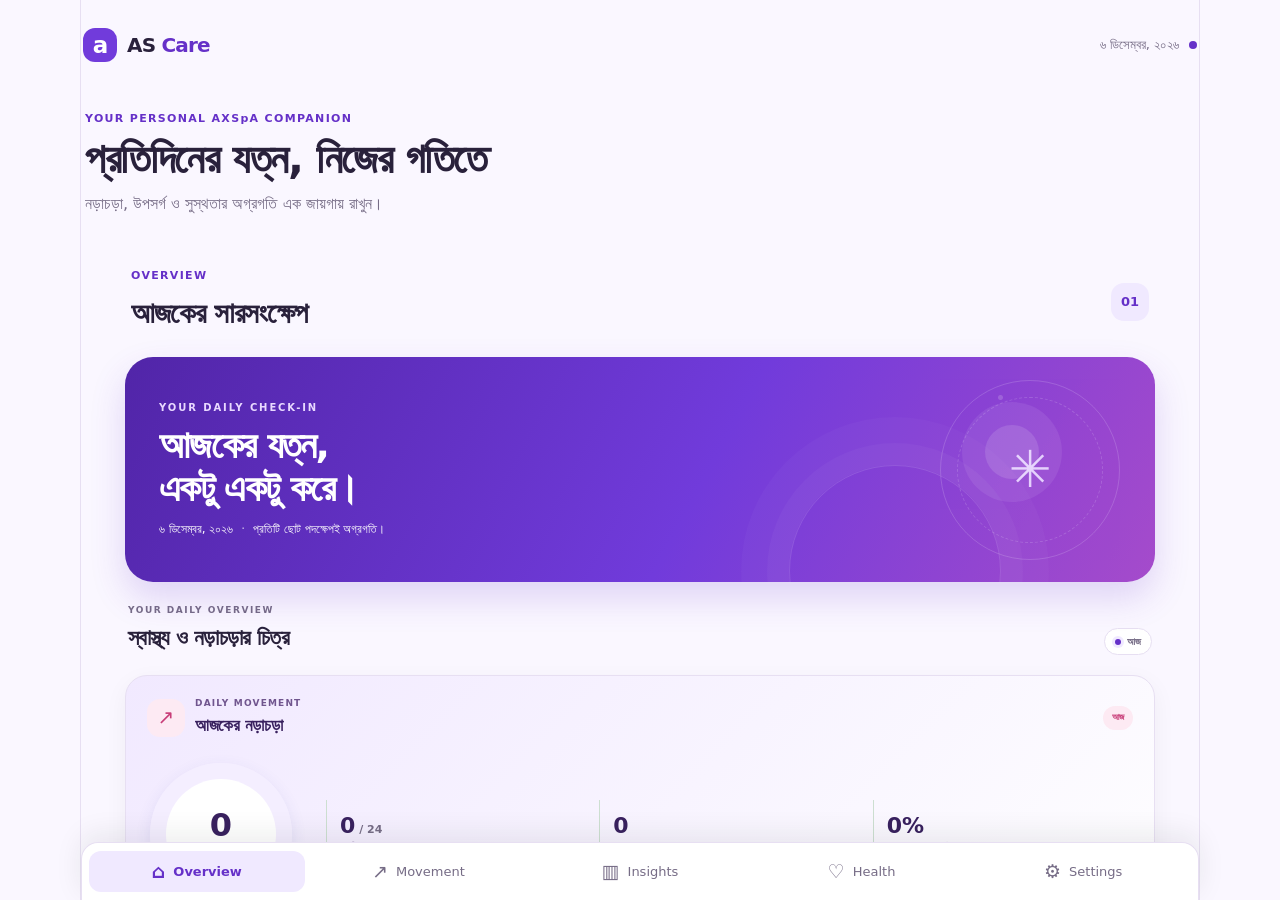
==== commit cf43e77c: "Apply vibrant brand theme across app shell" ====
--- a/index.html
+++ b/index.html
@@ -3,7 +3,7 @@
 <head>
   <meta charset="utf-8">
   <meta name="viewport" content="width=device-width, initial-scale=1, viewport-fit=cover">
-  <meta name="theme-color" content="#F3F8F7">
+  <meta name="theme-color" content="#FAF7FF">
   <meta name="description" content="AS Care — personal mobility and health tracking">
   <title>AS Care</title>
   <link rel="manifest" href="./manifest.webmanifest">
--- a/assets/css/tokens.css
+++ b/assets/css/tokens.css
@@ -1,43 +1,31 @@
-/* AS Care centralized color system — Modern Balanced Wellness */
+/* AS Care centralized color system — Vibrant Purple, Orange & Pink */
 :root {
   color-scheme: light;
-
-  /* Brand identity */
-  --brand-primary: #168C83;
-  --brand-secondary: #F19A52;
-  --brand-success: #72A889;
-
-  /* Accessible interactive colors */
-  --accent: #13786F;
-  --accent-soft: #E5F2EF;
+  --brand-primary: #713BDB;
+  --brand-secondary: #FF7A32;
+  --brand-success: #FF5C91;
+  --accent: #6530C8;
+  --accent-soft: #F0E9FF;
   --accent-contrast: #FFFFFF;
-
-  /* Core surfaces and typography */
-  --page: #F3F8F7;
+  --page: #FAF7FF;
   --surface: #FFFFFF;
-  --surface-soft: #E5F2EF;
-  --text: #19343A;
-  --muted: #607573;
-  --line: #DCE8E5;
-
-  /* Semantic states */
-  --success: #2F7952;
-  --success-soft: #E8F4EC;
-  --warning: #9A541B;
-  --warning-soft: #FFF0DF;
-  --danger: #B84242;
-  --danger-soft: #FCEAEA;
-  --info: #397CA5;
-  --info-soft: #E8F2F8;
-
-  /* Data visualization */
-  --chart-1: #13786F;
-  --chart-2: #D17B32;
-  --chart-3: #5D966F;
-  --chart-goal: #B9792E;
-
-  /* Movement guide */
-  --guide-ink: #19343A;
+  --surface-soft: #F4EEFF;
+  --text: #29213B;
+  --muted: #766C86;
+  --line: #E7DFF2;
+  --success: #C83D78;
+  --success-soft: #FDEAF3;
+  --warning: #B94D12;
+  --warning-soft: #FFF0E6;
+  --danger: #C63855;
+  --danger-soft: #FDE9EE;
+  --info: #4E55B8;
+  --info-soft: #ECEEFF;
+  --chart-1: #713BDB;
+  --chart-2: #FF7A32;
+  --chart-3: #FF5C91;
+  --chart-goal: #B94D9A;
+  --guide-ink: var(--text);
   --guide-blue: var(--brand-primary);
   --guide-blue-deep: var(--accent);
   --guide-pale: var(--surface-soft);
@@ -45,146 +33,141 @@
   --guide-amber: var(--brand-secondary);
   --guide-card: var(--surface);
   --guide-border: var(--line);
-  --guide-stage: #EDF5F3;
-  --guide-stage-deep: #E3EFEC;
-  --guide-stage-text: #607B77;
-
-  /* Overview feature surfaces */
-  --overview-hero-start: #16443F;
-  --overview-hero-mid: #17665D;
-  --overview-hero-end: #258B7D;
-  --overview-hero-text: #F2FFFC;
-  --overview-hero-muted: #C8E9E2;
-  --overview-movement-bg: #E7F3EE;
-  --overview-movement-ink: #214B3B;
-  --overview-movement-muted: #587568;
-  --overview-medication-bg: #FFF4E8;
-  --overview-medication-border: #F1DCC5;
-  --overview-health-icon-bg: #FCEBE4;
-  --overview-health-icon: #A85B3A;
-  --overview-week-icon-bg: #E5F2EF;
-  --overview-week-icon: #287A70;
-
-  --shadow: 0 12px 34px rgba(25, 52, 58, .07);
+  --guide-stage: #F5F0FF;
+  --guide-stage-deep: #EDE3FF;
+  --guide-stage-text: #766C86;
+  --guide-topbar-start: #713BDB;
+  --guide-topbar-end: #4D269B;
+  --overview-hero-start: #5125A8;
+  --overview-hero-mid: #713BDB;
+  --overview-hero-end: #A54BCB;
+  --overview-hero-text: #FFFFFF;
+  --overview-hero-muted: #E9D9FF;
+  --overview-movement-bg: #F1E9FF;
+  --overview-movement-ink: #39215F;
+  --overview-movement-muted: #70558E;
+  --overview-medication-bg: #FFF0E6;
+  --overview-medication-border: #FFD3B8;
+  --overview-health-icon-bg: #FDEAF3;
+  --overview-health-icon: #C63878;
+  --overview-week-icon-bg: #ECEEFF;
+  --overview-week-icon: #4E55B8;
+  --shadow: 0 12px 34px rgba(67, 35, 112, .09);
   --radius-lg: 22px;
   --radius-md: 15px;
   --radius-sm: 11px;
   --content-width: 1120px;
   font-family: "Hind Siliguri", system-ui, sans-serif;
 }
-
 :root[data-theme="dark"] {
   color-scheme: dark;
-
-  --brand-primary: #55B9AA;
-  --brand-secondary: #F2B36F;
-  --brand-success: #82C69A;
-
-  --accent: #55B9AA;
-  --accent-soft: #203F3D;
-  --accent-contrast: #102724;
-
-  --page: #101D20;
-  --surface: #192B2E;
-  --surface-soft: #223A3C;
-  --text: #E7F1EF;
-  --muted: #A7BCB8;
-  --line: #344C4B;
-
-  --success: #82C69A;
-  --success-soft: #203A2D;
-  --warning: #F2B36F;
-  --warning-soft: #3B2D20;
-  --danger: #F18B8B;
-  --danger-soft: #402729;
-  --info: #83BCE0;
-  --info-soft: #203747;
-
-  --chart-1: #55B9AA;
-  --chart-2: #F2B36F;
-  --chart-3: #82C69A;
-  --chart-goal: #F2B36F;
-
-  --guide-ink: #E7F1EF;
-  --guide-stage: #1D3335;
-  --guide-stage-deep: #243E40;
-  --guide-stage-text: #A7BCB8;
+  --brand-primary: #B99AFF;
+  --brand-secondary: #FF9A5F;
+  --brand-success: #FF82AD;
+  --accent: #B99AFF;
+  --accent-soft: #382653;
+  --accent-contrast: #241536;
+  --page: #171120;
+  --surface: #241B30;
+  --surface-soft: #30243F;
+  --text: #F5EFFB;
+  --muted: #C0B3CF;
+  --line: #493A59;
+  --success: #FF82AD;
+  --success-soft: #48283A;
+  --warning: #FFAE7D;
+  --warning-soft: #493023;
+  --danger: #FF8297;
+  --danger-soft: #482530;
+  --info: #A5A9FF;
+  --info-soft: #2E3050;
+  --chart-1: #B99AFF;
+  --chart-2: #FF9A5F;
+  --chart-3: #FF82AD;
+  --chart-goal: #D58BCA;
+  --guide-ink: var(--text);
+  --guide-blue: var(--brand-primary);
+  --guide-blue-deep: var(--accent);
+  --guide-pale: var(--surface-soft);
+  --guide-green: var(--success);
+  --guide-amber: var(--brand-secondary);
   --guide-card: var(--surface);
   --guide-border: var(--line);
-
-  --overview-hero-start: #123B38;
-  --overview-hero-mid: #15534D;
-  --overview-hero-end: #1D7167;
-  --overview-hero-text: #F0FFFB;
-  --overview-hero-muted: #B9DED6;
-  --overview-movement-bg: #1D3932;
-  --overview-movement-ink: #E2F3E9;
-  --overview-movement-muted: #A8C7B5;
-  --overview-medication-bg: #352C23;
-  --overview-medication-border: #594532;
-  --overview-health-icon-bg: #432D2A;
-  --overview-health-icon: #F0B19B;
-  --overview-week-icon-bg: #203F3D;
-  --overview-week-icon: #8ED3C7;
-
-  --shadow: 0 12px 34px rgba(0, 0, 0, .24);
+  --guide-stage: #2B2039;
+  --guide-stage-deep: #382849;
+  --guide-stage-text: #C0B3CF;
+  --guide-topbar-start: #7045B4;
+  --guide-topbar-end: #45266F;
+  --overview-hero-start: #45266F;
+  --overview-hero-mid: #65399A;
+  --overview-hero-end: #914C9E;
+  --overview-hero-text: #FFF9FF;
+  --overview-hero-muted: #E4D1F2;
+  --overview-movement-bg: #332344;
+  --overview-movement-ink: #F1E5FF;
+  --overview-movement-muted: #C7B3DE;
+  --overview-medication-bg: #3E2A25;
+  --overview-medication-border: #654438;
+  --overview-health-icon-bg: #48283A;
+  --overview-health-icon: #FF9ABC;
+  --overview-week-icon-bg: #2E3050;
+  --overview-week-icon: #B9BCFF;
+  --shadow: 0 12px 34px rgba(0, 0, 0, .3);
 }
-
 @media (prefers-color-scheme: dark) {
   :root:not([data-theme="light"]) {
     color-scheme: dark;
-
-    --brand-primary: #55B9AA;
-    --brand-secondary: #F2B36F;
-    --brand-success: #82C69A;
-
-    --accent: #55B9AA;
-    --accent-soft: #203F3D;
-    --accent-contrast: #102724;
-
-    --page: #101D20;
-    --surface: #192B2E;
-    --surface-soft: #223A3C;
-    --text: #E7F1EF;
-    --muted: #A7BCB8;
-    --line: #344C4B;
-
-    --success: #82C69A;
-    --success-soft: #203A2D;
-    --warning: #F2B36F;
-    --warning-soft: #3B2D20;
-    --danger: #F18B8B;
-    --danger-soft: #402729;
-    --info: #83BCE0;
-    --info-soft: #203747;
-
-    --chart-1: #55B9AA;
-    --chart-2: #F2B36F;
-    --chart-3: #82C69A;
-    --chart-goal: #F2B36F;
-
-    --guide-ink: #E7F1EF;
-    --guide-stage: #1D3335;
-    --guide-stage-deep: #243E40;
-    --guide-stage-text: #A7BCB8;
+    --brand-primary: #B99AFF;
+    --brand-secondary: #FF9A5F;
+    --brand-success: #FF82AD;
+    --accent: #B99AFF;
+    --accent-soft: #382653;
+    --accent-contrast: #241536;
+    --page: #171120;
+    --surface: #241B30;
+    --surface-soft: #30243F;
+    --text: #F5EFFB;
+    --muted: #C0B3CF;
+    --line: #493A59;
+    --success: #FF82AD;
+    --success-soft: #48283A;
+    --warning: #FFAE7D;
+    --warning-soft: #493023;
+    --danger: #FF8297;
+    --danger-soft: #482530;
+    --info: #A5A9FF;
+    --info-soft: #2E3050;
+    --chart-1: #B99AFF;
+    --chart-2: #FF9A5F;
+    --chart-3: #FF82AD;
+    --chart-goal: #D58BCA;
+    --guide-ink: var(--text);
+    --guide-blue: var(--brand-primary);
+    --guide-blue-deep: var(--accent);
+    --guide-pale: var(--surface-soft);
+    --guide-green: var(--success);
+    --guide-amber: var(--brand-secondary);
     --guide-card: var(--surface);
     --guide-border: var(--line);
-
-    --overview-hero-start: #123B38;
-    --overview-hero-mid: #15534D;
-    --overview-hero-end: #1D7167;
-    --overview-hero-text: #F0FFFB;
-    --overview-hero-muted: #B9DED6;
-    --overview-movement-bg: #1D3932;
-    --overview-movement-ink: #E2F3E9;
-    --overview-movement-muted: #A8C7B5;
-    --overview-medication-bg: #352C23;
-    --overview-medication-border: #594532;
-    --overview-health-icon-bg: #432D2A;
-    --overview-health-icon: #F0B19B;
-    --overview-week-icon-bg: #203F3D;
-    --overview-week-icon: #8ED3C7;
-
-    --shadow: 0 12px 34px rgba(0, 0, 0, .24);
+    --guide-stage: #2B2039;
+    --guide-stage-deep: #382849;
+    --guide-stage-text: #C0B3CF;
+    --guide-topbar-start: #7045B4;
+    --guide-topbar-end: #45266F;
+    --overview-hero-start: #45266F;
+    --overview-hero-mid: #65399A;
+    --overview-hero-end: #914C9E;
+    --overview-hero-text: #FFF9FF;
+    --overview-hero-muted: #E4D1F2;
+    --overview-movement-bg: #332344;
+    --overview-movement-ink: #F1E5FF;
+    --overview-movement-muted: #C7B3DE;
+    --overview-medication-bg: #3E2A25;
+    --overview-medication-border: #654438;
+    --overview-health-icon-bg: #48283A;
+    --overview-health-icon: #FF9ABC;
+    --overview-week-icon-bg: #2E3050;
+    --overview-week-icon: #B9BCFF;
+    --shadow: 0 12px 34px rgba(0, 0, 0, .3);
   }
-}
+}
--- a/assets/css/theme-overrides.css
+++ b/assets/css/theme-overrides.css
@@ -116,6 +116,7 @@
 .chart-goal-line i { background: var(--chart-goal); }
 
 /* Movement exercise guide and animation stage. Preserve illustration artwork. */
+.movement-detail-card.is-cat-camel-sample { background: var(--guide-card); }
 .movement-detail-card {
   --guide-blue: var(--brand-primary);
   --guide-blue-deep: var(--accent);
@@ -129,7 +130,7 @@
 }
 .movement-guide-topbar,
 .is-cat-camel-sample .movement-guide-topbar {
-  background: linear-gradient(112deg, var(--accent), color-mix(in srgb, var(--brand-primary) 75%, #16443F));
+  background: linear-gradient(112deg, var(--guide-topbar-start), var(--guide-topbar-end));
 }
 .movement-guide-visual,
 .is-cat-camel-sample .movement-guide-visual {
@@ -142,7 +143,7 @@
   color: var(--accent);
   background: color-mix(in srgb, var(--surface) 70%, transparent);
 }
-.movement-guide-step { background: linear-gradient(145deg, var(--brand-primary), var(--accent)); }
+.movement-guide-step { background: linear-gradient(145deg, var(--guide-topbar-start), var(--guide-topbar-end)); }
 .movement-guide-instruction strong { color: var(--accent); }
 .movement-guide-instruction p { color: var(--text); }
 .movement-guide-meta > div {
@@ -205,3 +206,105 @@
 :root[data-theme="dark"] .overview-medication-card {
   color: var(--text);
 }
+
+/* Explicit dark selectors outrank legacy dark rules in overview.css. */
+:root[data-theme="dark"] .overview-movement-card {
+  border-color: var(--line);
+  background: linear-gradient(135deg, var(--overview-movement-bg), var(--surface));
+  color: var(--overview-movement-ink);
+}
+:root[data-theme="dark"] .overview-movement-card .overview-kicker,
+:root[data-theme="dark"] .overview-movement-card .movement-stats span,
+:root[data-theme="dark"] .overview-movement-card .overview-goal-label { color: var(--overview-movement-muted); }
+:root[data-theme="dark"] .overview-movement-card .overview-icon-movement,
+:root[data-theme="dark"] .overview-movement-card .overview-tag { background: var(--success-soft); color: var(--success); }
+:root[data-theme="dark"] .overview-movement-card .movement-ring { background: conic-gradient(var(--success) var(--ring-progress), var(--surface-soft) 0); }
+:root[data-theme="dark"] .overview-movement-card .movement-ring > div { background: var(--surface); }
+:root[data-theme="dark"] .overview-movement-card .movement-ring strong,
+:root[data-theme="dark"] .overview-movement-card .movement-stats strong,
+:root[data-theme="dark"] .overview-movement-card .overview-goal-label strong { color: var(--overview-movement-ink); }
+:root[data-theme="dark"] .overview-movement-card .overview-progress { background: var(--surface-soft); }
+:root[data-theme="dark"] .overview-movement-card .overview-link { color: var(--brand-primary); }
+:root[data-theme="dark"] .overview-medication-card {
+  border-color: var(--overview-medication-border);
+  background: linear-gradient(145deg, var(--overview-medication-bg), var(--surface));
+}
+:root[data-theme="dark"] .overview-medication-card .medication-summary { background: var(--warning-soft); }
+:root[data-theme="dark"] .overview-medication-card .medication-summary > div { border-color: var(--overview-medication-border); }
+:root[data-theme="dark"] .overview-medication-card .overview-med-actions button { background: var(--surface); color: var(--text); }
+
+@media (prefers-color-scheme: dark) {
+  :root:not([data-theme="light"]) .overview-movement-card {
+    border-color: var(--line);
+    background: linear-gradient(135deg, var(--overview-movement-bg), var(--surface));
+    color: var(--overview-movement-ink);
+  }
+  :root:not([data-theme="light"]) .overview-movement-card .overview-kicker,
+  :root:not([data-theme="light"]) .overview-movement-card .movement-stats span,
+  :root:not([data-theme="light"]) .overview-movement-card .overview-goal-label { color: var(--overview-movement-muted); }
+  :root:not([data-theme="light"]) .overview-movement-card .overview-icon-movement,
+  :root:not([data-theme="light"]) .overview-movement-card .overview-tag { background: var(--success-soft); color: var(--success); }
+  :root:not([data-theme="light"]) .overview-movement-card .movement-ring { background: conic-gradient(var(--success) var(--ring-progress), var(--surface-soft) 0); }
+  :root:not([data-theme="light"]) .overview-movement-card .movement-ring > div { background: var(--surface); }
+  :root:not([data-theme="light"]) .overview-movement-card .movement-ring strong,
+  :root:not([data-theme="light"]) .overview-movement-card .movement-stats strong,
+  :root:not([data-theme="light"]) .overview-movement-card .overview-goal-label strong { color: var(--overview-movement-ink); }
+  :root:not([data-theme="light"]) .overview-movement-card .overview-progress { background: var(--surface-soft); }
+  :root:not([data-theme="light"]) .overview-movement-card .overview-link { color: var(--brand-primary); }
+  :root:not([data-theme="light"]) .overview-medication-card {
+    border-color: var(--overview-medication-border);
+    background: linear-gradient(145deg, var(--overview-medication-bg), var(--surface));
+  }
+  :root:not([data-theme="light"]) .overview-medication-card .medication-summary { background: var(--warning-soft); }
+  :root:not([data-theme="light"]) .overview-medication-card .medication-summary > div { border-color: var(--overview-medication-border); }
+  :root:not([data-theme="light"]) .overview-medication-card .overview-med-actions button { background: var(--surface); color: var(--text); }
+}
+
+/* Vibrant brand accents: purple identity, orange actions, pink highlights. */
+.button-primary,
+.settings-actions button[data-backup-export] {
+  border-color: var(--brand-secondary);
+  background: var(--brand-secondary);
+  color: #351B12;
+  font-weight: 800;
+}
+.button-primary:hover,
+.settings-actions button[data-backup-export]:hover { filter: brightness(.96) saturate(1.08); }
+.nav-item[aria-selected="true"],
+.brand strong,
+.brand-mark,
+.overview-hero-mark { color: var(--accent); }
+.brand-mark { background: var(--brand-primary); color: #fff; }
+.overview-welcome {
+  border-color: var(--overview-hero-mid);
+  background: radial-gradient(circle at 85% 18%, #ffffff2b 0 2px, transparent 3px 100%),
+    linear-gradient(118deg, var(--overview-hero-start), var(--overview-hero-mid) 56%, var(--overview-hero-end));
+}
+.overview-welcome-label,
+.welcome-leaf { color: var(--overview-hero-muted); }
+.overview-progress i,
+.overview-week-bars .has-activity i { background: linear-gradient(90deg, var(--brand-primary), var(--brand-success)); }
+.movement-guide-topbar,
+.is-cat-camel-sample .movement-guide-topbar {
+  background: linear-gradient(112deg, var(--guide-topbar-start), var(--guide-topbar-end));
+}
+.movement-guide-step { background: linear-gradient(145deg, var(--brand-primary), var(--accent)); }
+.movement-guide-caution-icon { background: var(--brand-secondary); color: #351B12; }
+.overview-quick button:nth-child(2) .quick-action-icon,
+.overview-icon-health { background: var(--overview-health-icon-bg); color: var(--overview-health-icon); }
+.overview-quick button:nth-child(3) .quick-action-icon,
+.overview-icon-week { background: var(--overview-week-icon-bg); color: var(--overview-week-icon); }
+:root[data-theme="dark"] .button-primary,
+:root[data-theme="dark"] .settings-actions button[data-backup-export] {
+  background: var(--brand-secondary);
+  border-color: var(--brand-secondary);
+  color: #351B12;
+}
+@media (prefers-color-scheme: dark) {
+  :root:not([data-theme="light"]) .button-primary,
+  :root:not([data-theme="light"]) .settings-actions button[data-backup-export] {
+    background: var(--brand-secondary);
+    border-color: var(--brand-secondary);
+    color: #351B12;
+  }
+}
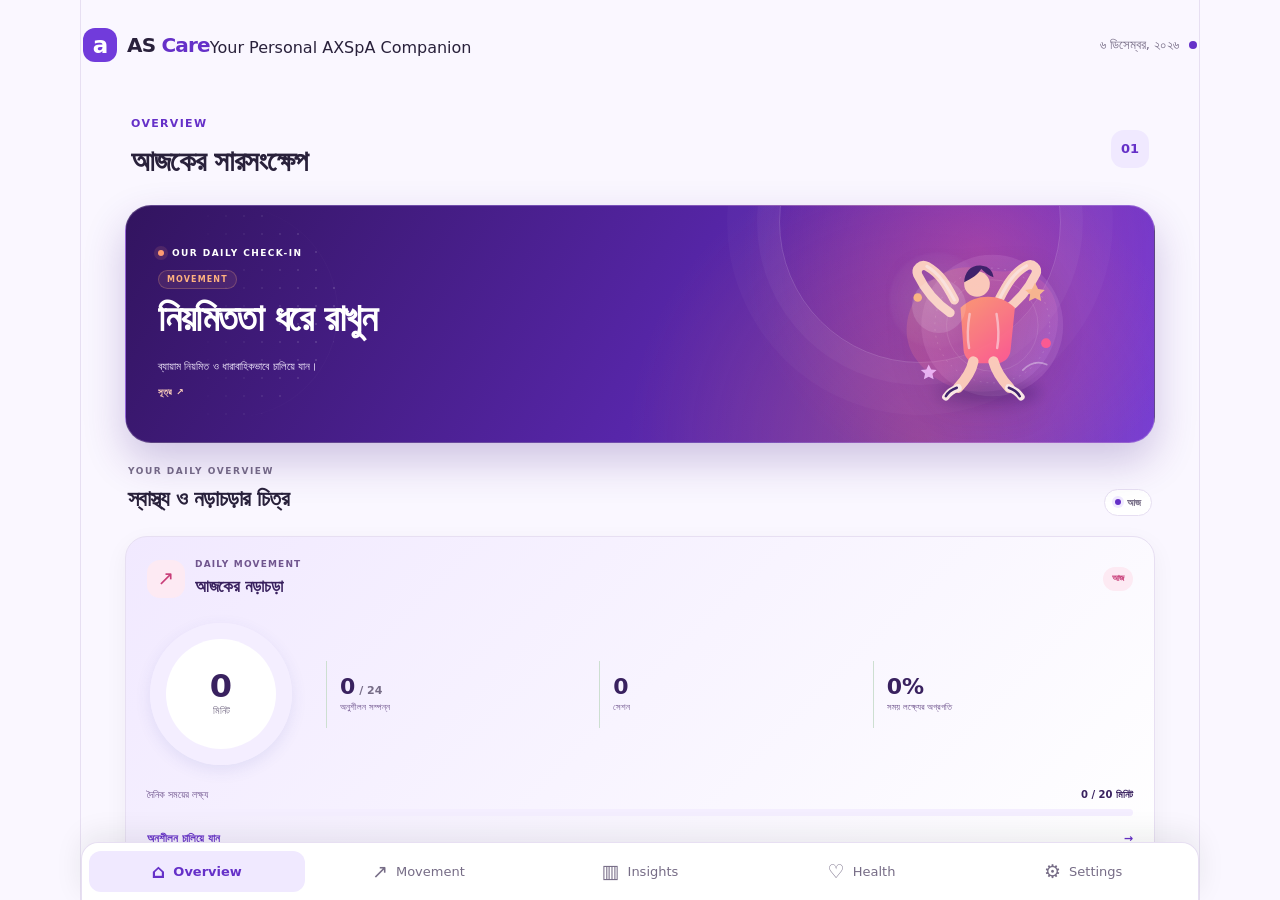
==== commit 73bbb580: "Remove oversized welcome hero and move compact tagline under logo" ====
--- a/index.html
+++ b/index.html
@@ -19,16 +19,11 @@
 <body>
   <div class="app-shell">
     <header class="topbar">
-      <a class="brand" href="./" aria-label="AS Care home"><span class="brand-mark" aria-hidden="true">a</span><span>AS <strong>Care</strong></span></a>
+      <div class="brand-group"><a class="brand" href="./" aria-label="AS Care home"><span class="brand-mark" aria-hidden="true">a</span><span>AS <strong>Care</strong></span></a><span class="brand-tagline">Your Personal AXSpA Companion</span></div>
       <div class="topbar-meta"><time id="today-label"></time><span class="status-dot" aria-hidden="true"></span></div>
     </header>
     <main id="app-main">
-      <section class="welcome">
-        <p class="eyebrow">YOUR PERSONAL AXSpA COMPANION</p>
-        <h1>প্রতিদিনের যত্ন, নিজের গতিতে</h1>
-        <p class="welcome-copy">নড়াচড়া, উপসর্গ ও সুস্থতার অগ্রগতি এক জায়গায় রাখুন।</p>
-      </section>
-      <section class="page-panel" data-page-panel="overview" role="tabpanel">
+            <section class="page-panel" data-page-panel="overview" role="tabpanel">
         <div class="panel-heading"><div><p class="eyebrow">OVERVIEW</p><h2>আজকের সারসংক্ষেপ</h2></div><span class="panel-index">01</span></div>
         <div data-overview-content></div>
       </section>
--- a/assets/css/pages.css
+++ b/assets/css/pages.css
@@ -41,8 +41,6 @@
 .health-history { display: grid; gap: 8px; margin: 0; padding: 0; list-style: none; }
 .health-history li { display: flex; align-items: center; justify-content: space-between; gap: 10px; padding: 10px 0; border-bottom: 1px solid var(--line); font-size: 13px; }
 .health-history li span { display: grid; gap: 3px; }
-.health-history small { color: var(--muted); }
-.icon-button { width: 34px; height: 34px; flex: 0 0 auto; border: 1px solid var(--line); border-radius: 10px; background: var(--surface-soft); cursor: pointer; font-size: 20px; }
 @media (max-width: 380px) { .health-card { padding: 14px; } .health-card-heading { align-items: flex-start; } }
 
 .health-disclaimer { margin: 0; padding: 12px 14px; border: 1px solid var(--line); border-radius: var(--radius-sm); background: var(--surface-soft); color: var(--muted); font-size: 12px; line-height: 1.6; }
@@ -238,3 +236,62 @@
 .overview-med-actions button { min-height:32px; border:1px solid var(--line); border-radius:8px; background:var(--surface-soft); color:var(--text); font:inherit; font-size:12px; cursor:pointer; }
 .overview-med-actions button.is-selected { border-color:var(--accent); background:color-mix(in srgb,var(--accent) 12%,var(--surface)); color:var(--accent); }
 .overview-med-actions button.is-skipped { border-color:#a34b35; color:#a34b35; }
+
+/* Insights visual modules — shared AS Care theme tokens */
+.insight-rings{display:grid;grid-template-columns:repeat(3,minmax(0,1fr));gap:8px;text-align:center}
+.insight-ring{position:relative;display:grid;justify-items:center;gap:2px;min-width:0}
+.insight-ring svg{width:68px;max-width:100%;transform:rotate(-90deg)}
+.insight-ring circle{fill:none;stroke-width:7}.insight-ring .ring-track{stroke:var(--surface-soft)}.insight-ring .ring-value{stroke:var(--accent);stroke-linecap:round}
+.insight-ring strong{margin-top:-47px;font-size:13px}.insight-ring span{margin-top:28px;color:var(--muted);font-size:10px}
+.activity-heatmap{display:grid;grid-template-columns:repeat(10,minmax(0,1fr));gap:5px}.activity-cell{aspect-ratio:1;border-radius:5px;background:var(--line)}.activity-cell.level-2{background:color-mix(in srgb,var(--accent) 48%,var(--surface))}.activity-cell.level-3{background:var(--accent)}
+.heatmap-legend{display:flex;align-items:center;justify-content:flex-end;gap:5px;margin-top:10px;color:var(--muted);font-size:9px}.heatmap-legend i{width:11px;height:11px;border-radius:3px;background:var(--line)}.heatmap-legend i.level-2{background:color-mix(in srgb,var(--accent) 48%,var(--surface))}.heatmap-legend i.level-3{background:var(--accent)}
+.insight-donut-layout{display:grid;grid-template-columns:112px 1fr;align-items:center;gap:14px}.insight-donut{width:112px;max-width:100%}.donut-total{fill:var(--text);font-size:19px;font-weight:700}.donut-caption{fill:var(--muted);font-size:7px}.donut-legend{display:grid;gap:8px;margin:0;padding:0;list-style:none}.donut-legend li{display:grid;grid-template-columns:9px 1fr auto;align-items:center;gap:7px;font-size:11px}.donut-legend i{width:8px;height:8px;border-radius:50%;background:var(--legend-color)}.donut-legend span{color:var(--muted)}
+.body-map-card{display:grid;gap:12px;padding:12px}
+.body-map-stage{display:grid;justify-items:center;gap:10px;padding:14px 10px 12px;border:1px solid var(--line);border-radius:20px;background:radial-gradient(ellipse at 50% 38%,color-mix(in srgb,var(--accent-soft) 72%,var(--surface)) 0%,var(--surface-soft) 58%,var(--surface) 100%)}
+.body-map-figure{position:relative;width:min(100%,208px);aspect-ratio:260/560;margin:0 auto;isolation:isolate}
+.body-map-silhouette{position:absolute;inset:0;width:100%;height:100%;overflow:visible;filter:drop-shadow(0 9px 12px color-mix(in srgb,var(--accent) 14%,transparent))}
+.body-map-form{fill:url(#bodyMapForm);stroke:color-mix(in srgb,var(--accent) 30%,var(--muted));stroke-width:1.55;stroke-linejoin:round;stroke-linecap:round}
+.body-map-form path:nth-child(-n+10){fill:url(#bodyMapSide)}
+.body-map-finger{fill:none;stroke:color-mix(in srgb,var(--accent) 34%,var(--muted));stroke-width:1.45;stroke-linecap:round}
+.body-map-highlight{fill:none;stroke:url(#bodyMapHighlight);stroke-width:5;stroke-linecap:round;opacity:.8}
+.body-map-detail-lines{fill:none;stroke:color-mix(in srgb,var(--accent) 27%,var(--muted));stroke-width:1.15;stroke-linecap:round;stroke-linejoin:round;opacity:.42}
+.body-map-marker{position:absolute;left:var(--map-x);top:var(--map-y);z-index:2;display:grid;place-items:center;width:17px;height:17px;padding:0;transform:translate(-50%,-50%);border:2px solid var(--surface);border-radius:50%;background:color-mix(in srgb,var(--surface) 88%,var(--accent));box-shadow:0 0 0 1px color-mix(in srgb,var(--accent) 32%,var(--line));cursor:pointer;transition:transform .18s ease,box-shadow .18s ease,background .18s ease}
+.body-map-marker span{width:5px;height:5px;border-radius:50%;background:var(--muted);opacity:.45}
+.body-map-marker.level-low{background:var(--brand-primary);box-shadow:0 0 0 3px color-mix(in srgb,var(--brand-primary) 18%,transparent)}
+.body-map-marker.level-mid{background:var(--brand-secondary);box-shadow:0 0 0 3px color-mix(in srgb,var(--brand-secondary) 20%,transparent)}
+.body-map-marker.level-high{background:var(--danger);box-shadow:0 0 0 3px color-mix(in srgb,var(--danger) 19%,transparent)}
+.body-map-marker.level-low span,.body-map-marker.level-mid span,.body-map-marker.level-high span{background:#fff;opacity:1}
+.body-map-marker.is-selected{width:23px;height:23px;box-shadow:0 0 0 4px color-mix(in srgb,var(--accent) 22%,transparent),0 3px 10px color-mix(in srgb,var(--accent) 24%,transparent)}
+.body-map-marker:focus-visible{outline:2px solid var(--accent);outline-offset:3px}
+.body-map-legend{display:flex;justify-content:center;flex-wrap:wrap;gap:15px;color:var(--muted);font-size:10px}
+.body-map-legend span{display:flex;align-items:center;gap:5px}
+.body-map-legend i{width:8px;height:8px;border-radius:50%}
+.body-map-legend .map-low{background:var(--brand-primary)}.body-map-legend .map-mid{background:var(--brand-secondary)}.body-map-legend .map-high{background:var(--danger)}
+.body-map-detail{display:grid;gap:3px;min-height:68px;padding:11px 13px;border:1px solid var(--line);border-radius:13px;background:var(--surface-soft)}
+.body-map-detail-kicker{color:var(--accent);font-size:8px;font-weight:700;letter-spacing:.12em}
+.body-map-detail strong{font-size:12px;color:var(--text)}
+.body-map-detail>span:last-child{color:var(--muted);font-size:10px;line-height:1.5}
+.body-map-detail.has-selection{border-color:color-mix(in srgb,var(--accent) 25%,var(--line));background:color-mix(in srgb,var(--accent-soft) 55%,var(--surface))}
+@media(max-width:380px){.body-map-figure{width:min(100%,192px)}}
+@media(prefers-reduced-motion:reduce){.body-map-marker{transition:none}}
+.pain-region-options{display:grid;grid-template-columns:repeat(3,minmax(0,1fr));gap:7px;margin:10px 0}.pain-region-options label{display:flex;align-items:center;gap:5px;padding:8px;border:1px solid var(--line);border-radius:9px;background:var(--surface-soft);font-size:11px}.pain-region-options input{accent-color:var(--accent)}
+@media(max-width:360px){.insight-rings{gap:3px}.insight-ring span{font-size:9px}.activity-heatmap{gap:3px}.insight-donut-layout{grid-template-columns:96px 1fr;gap:9px}.insight-donut{width:96px}}
+
+
+/* Compact account access inside the Data Backup card */
+.account-auth, .account-connected { display:grid; gap:12px; margin:12px 0 16px; padding:14px; border:1px solid var(--line); border-radius:var(--radius-md); background:var(--surface-soft); }
+.account-tabs { display:grid; grid-template-columns:1fr 1fr; gap:6px; padding:4px; border-radius:var(--radius-sm); background:var(--surface); }
+.account-tabs button { min-height:38px; border:0; border-radius:7px; background:transparent; color:var(--muted); font:inherit; font-size:13px; cursor:pointer; }
+.account-tabs button.is-active { background:var(--accent); color:#fff; }
+.account-form { display:grid; gap:11px; }
+.account-form label { display:grid; gap:6px; color:var(--text); font-size:13px; font-weight:600; }
+.account-form input { width:100%; min-height:42px; padding:9px 11px; border:1px solid var(--line); border-radius:var(--radius-sm); background:var(--surface); color:var(--text); font:inherit; font-size:14px; }
+.account-form input:focus-visible { outline:2px solid var(--accent); outline-offset:2px; }
+.account-submit { min-height:42px; padding:9px 14px; border:1px solid var(--accent); border-radius:var(--radius-sm); background:var(--accent); color:#fff; font:inherit; font-size:14px; font-weight:650; cursor:pointer; }
+.account-submit:disabled { opacity:.65; cursor:wait; }
+.account-connected-heading { display:flex; align-items:center; gap:8px; font-size:14px; }
+.account-status-dot { width:9px; height:9px; border-radius:50%; background:var(--success); }
+.account-status-label { margin-left:auto; color:var(--success); font-size:11px; font-weight:700; }
+.account-actions button { flex:1 1 auto; }
+.account-actions button[data-account-logout] { background:var(--surface); }
+@media (max-width:380px) { .account-auth, .account-connected { padding:12px; } .account-actions button { flex:1 1 100%; } }
--- a/assets/css/movement.css
+++ b/assets/css/movement.css
@@ -555,3 +555,390 @@
     text-align:center;
   }
 }
+
+
+/* Movement routine-first experience and inline exercise tools. */
+.movement-dashboard{gap:14px}
+.movement-progress{grid-template-columns:auto minmax(0,1fr);gap:8px 16px;padding:14px 16px}
+.movement-progress-track{grid-column:1/-1;grid-row:2;height:7px}
+.movement-progress strong{font-size:25px}
+.movement-routine{
+  display:grid;gap:10px;min-width:0;padding:15px;
+  border:1px solid color-mix(in srgb,var(--accent) 24%,var(--line));
+  border-radius:20px;
+  background:linear-gradient(145deg,var(--surface),color-mix(in srgb,var(--accent-soft) 48%,var(--surface)));
+  box-shadow:0 7px 20px rgba(30,35,70,.05)
+}
+.movement-routine .movement-section-heading{margin-bottom:1px}
+.movement-routine .movement-section-heading h3{font-size:18px}
+.movement-routine .movement-section-heading>span{font-weight:750;color:var(--accent)}
+.movement-routine-list{display:grid;gap:8px}
+.movement-routine-footnote{margin:0;color:var(--muted);font-size:10px;line-height:1.5}
+.movement-routine-empty>p{margin:0;color:var(--muted);font-size:12px;line-height:1.65}
+.movement-routine-empty .button-primary{min-height:42px;border-radius:12px}
+.movement-exercise{grid-template-columns:minmax(0,1fr) auto;gap:8px;padding:10px}
+.movement-exercise-main{gap:10px}
+.movement-exercise-main strong{font-size:13px}
+.movement-exercise-main small{font-size:10px}
+.movement-exercise-symbol{
+  display:grid;place-items:center;flex:0 0 34px;width:34px;height:34px;
+  border-radius:11px;background:var(--accent-soft);color:var(--accent);
+  font-size:21px;font-weight:700
+}
+.movement-exercise-actions{flex-wrap:wrap;justify-content:flex-end}
+.movement-exercise-actions button{min-height:36px;padding:7px 10px;font-size:10px}
+.movement-exercise-actions button.is-in-routine{
+  border-color:color-mix(in srgb,var(--accent) 36%,var(--line));
+  background:var(--accent-soft);color:var(--accent)
+}
+.movement-complete-toggle{position:relative;display:grid;place-items:center;flex:0 0 30px;width:30px;height:30px;cursor:pointer}
+.movement-complete-toggle input{
+  position:absolute;width:30px;height:30px;margin:0;opacity:0;cursor:pointer
+}
+.movement-complete-toggle>span{
+  display:grid;place-items:center;width:25px;height:25px;
+  border:2px solid var(--line-strong,var(--muted));border-radius:8px;
+  background:var(--surface);transition:background .15s,border-color .15s
+}
+.movement-complete-toggle input:checked+span{border-color:var(--accent);background:var(--accent)}
+.movement-complete-toggle input:checked+span::after{
+  content:"";width:6px;height:11px;border:solid white;border-width:0 2px 2px 0;transform:rotate(45deg);margin-top:-3px
+}
+.movement-complete-toggle input:focus-visible+span{outline:3px solid color-mix(in srgb,var(--accent) 30%,transparent);outline-offset:2px}
+.movement-routine-exercise.is-complete{
+  border-color:color-mix(in srgb,var(--accent) 32%,var(--line));
+  background:color-mix(in srgb,var(--accent-soft) 52%,var(--surface))
+}
+.movement-routine-exercise.is-complete .movement-exercise-main strong{color:var(--muted)}
+.movement-library-filters{
+  border:1px solid var(--line);border-radius:14px;background:var(--surface-soft);overflow:hidden
+}
+.movement-library-filters>summary{
+  display:flex;align-items:center;justify-content:space-between;min-height:42px;
+  padding:10px 13px;color:var(--text);font-size:11px;font-weight:750;cursor:pointer;list-style:none
+}
+.movement-library-filters>summary::-webkit-details-marker{display:none}
+.movement-library-filters>summary::after{content:"＋";color:var(--accent);font-size:17px}
+.movement-library-filters[open]>summary::after{content:"−"}
+.movement-library-filters .movement-bodymap{margin:0;padding:12px;border:0;border-top:1px solid var(--line);border-radius:0;box-shadow:none}
+.movement-checklist{gap:10px}
+.movement-intro{padding:13px 15px;border-radius:16px}
+.movement-intro h3{font-size:18px}
+.movement-view-content{gap:9px}
+.movement-group{padding:11px;border-radius:16px}
+.movement-group>header{margin-bottom:8px;padding-bottom:8px}
+.movement-group-count{min-width:34px}
+.movement-exercise [data-exercise-detail-slot]:not([hidden]){padding-top:9px}
+.movement-detail-card{
+  --guide-ink:var(--text);--guide-pale:var(--surface-soft);
+  gap:11px;padding:11px;border-color:var(--line);border-radius:19px;
+  background:var(--surface);color:var(--text);box-shadow:0 5px 18px rgba(25,30,70,.06)
+}
+.movement-guide-topbar{
+  min-height:62px;padding:11px 13px;border-radius:14px;
+  background:linear-gradient(112deg,var(--accent),color-mix(in srgb,var(--accent) 65%,#a78bfa))
+}
+.movement-guide-title h4{font-size:17px}
+.movement-guide-title p{font-size:10px}
+.movement-guide-eyebrow{color:rgba(255,255,255,.76);font-size:8px;font-weight:800;letter-spacing:.16em}
+.movement-guide-visual.is-asan-animation{
+  border-color:color-mix(in srgb,var(--accent) 20%,var(--line));
+  background:linear-gradient(145deg,var(--surface-soft),color-mix(in srgb,var(--accent-soft) 65%,var(--surface)))
+}
+.movement-animation-stage{
+  background:radial-gradient(ellipse at 50% 76%,color-mix(in srgb,var(--accent) 13%,transparent),transparent 44%),linear-gradient(180deg,var(--surface),var(--surface-soft))
+}
+.movement-animation-kicker{color:var(--muted)}
+.movement-guide-instruction strong{color:var(--accent)}
+.movement-guide-instruction p{color:var(--text)}
+.movement-guide-meta{grid-template-columns:minmax(0,1fr)}
+.movement-guide-meta>div,.movement-guide-meta .movement-guide-meta-repeat{
+  min-height:0;padding:10px 12px;border-color:var(--line);
+  border-radius:13px;background:var(--surface-soft)
+}
+.movement-guide-meta-repeat .movement-guide-meta-icon{color:var(--accent)}
+.movement-guide-meta strong,.movement-guide-meta-repeat strong{color:var(--muted)}
+.movement-guide-meta b{color:var(--text);font-size:13px}
+.movement-exercise-tools{display:grid;grid-template-columns:minmax(0,1fr);gap:9px}
+.movement-stopwatch,.movement-repetition-counter{
+  display:grid;gap:9px;min-width:0;padding:12px;
+  border:1px solid var(--line);border-radius:15px;background:var(--surface-soft)
+}
+.movement-tool-heading{display:grid;gap:2px;min-width:0}
+.movement-tool-heading strong{font-size:12px;color:var(--text)}
+.movement-tool-heading span{font-size:10px;line-height:1.45;color:var(--muted)}
+.movement-stopwatch-display{
+  display:block;text-align:center;color:var(--accent);font-size:32px;
+  line-height:1.15;font-weight:850;letter-spacing:.04em;font-variant-numeric:tabular-nums
+}
+.movement-stopwatch-controls{display:grid;grid-template-columns:1fr 1fr 1fr;gap:6px}
+.movement-stopwatch-controls button{min-height:38px;padding:7px 6px;border-radius:10px;font-size:10px;font-weight:750}
+.movement-stopwatch-controls button:disabled{opacity:.45;cursor:not-allowed}
+.movement-counter-controls{display:grid;grid-template-columns:42px minmax(0,1fr) 42px;gap:9px;align-items:center}
+.movement-counter-controls button{
+  width:42px;height:40px;border:1px solid var(--line);border-radius:12px;
+  background:var(--surface);color:var(--accent);font-size:21px;font-weight:800;cursor:pointer
+}
+.movement-counter-controls output{text-align:center;color:var(--text);font-size:22px;font-weight:850;font-variant-numeric:tabular-nums}
+.movement-detail-complete{width:100%;min-height:44px;border-radius:12px;font-size:12px;font-weight:800}
+.movement-stopwatch-note{margin:0;color:var(--muted);font-size:9px;line-height:1.5;text-align:center}
+.movement-guide-caution{
+  align-items:flex-start;border-color:color-mix(in srgb,var(--brand-secondary) 32%,var(--line));
+  background:var(--warning-soft);color:var(--text)
+}
+.movement-guide-caution-icon{background:var(--brand-secondary);color:var(--accent-contrast)}
+@media(min-width:680px){
+  .movement-routine{padding:18px}
+  .movement-routine-list{grid-template-columns:repeat(2,minmax(0,1fr))}
+  .movement-exercise-tools{grid-template-columns:minmax(0,1fr) minmax(0,.8fr)}
+}
+@media(max-width:460px){
+  .movement-progress{padding:13px 14px}
+  .movement-routine{padding:12px;border-radius:17px}
+  .movement-routine-list{gap:7px}
+  .movement-exercise{grid-template-columns:minmax(0,1fr);gap:8px}
+  .movement-exercise-actions{justify-content:flex-end}
+  .movement-exercise-actions button{flex:1;max-width:125px}
+  .movement-routine-exercise .movement-exercise-actions button{max-width:110px}
+  .movement-stopwatch-controls button{font-size:9px}
+  .movement-stopwatch-display{font-size:29px}
+}
+@media(prefers-reduced-motion:reduce){
+  .movement-complete-toggle>span,.movement-exercise,.movement-progress-track span{transition:none}
+}
+
+.movement-detail-actions{display:grid;grid-template-columns:minmax(0,1fr) minmax(0,.8fr);gap:7px}
+.movement-detail-actions .movement-detail-complete{min-width:0}
+.movement-detail-next{min-height:44px;border-radius:12px;font-size:11px;font-weight:800}
+@media(max-width:380px){.movement-detail-actions{grid-template-columns:minmax(0,1fr)}}
+
+
+/* Daily exercise library: compact, position-first and responsive. */
+.movement-dashboard-clean{display:block;min-width:0}
+.movement-exercise-library{display:grid;gap:12px;min-width:0}
+.movement-library-heading{display:flex;align-items:center;justify-content:space-between;gap:12px;padding:2px 1px}
+.movement-library-heading>div{display:grid;gap:3px;min-width:0}
+.movement-library-heading .eyebrow{margin:0;color:var(--accent);font-size:9px;font-weight:850;letter-spacing:.14em}
+.movement-library-heading h3{margin:0;color:var(--text);font-size:clamp(19px,4vw,23px);line-height:1.25;letter-spacing:-.025em}
+.movement-library-heading p:last-child{margin:0;color:var(--muted);font-size:11px;line-height:1.5}
+.movement-library-count{flex:0 0 auto;padding:6px 10px;border:1px solid var(--line);border-radius:999px;background:var(--surface);color:var(--muted);font-size:10px;font-weight:800;font-variant-numeric:tabular-nums}
+.movement-position-filter{display:flex;gap:7px;flex-wrap:wrap;align-items:center;min-width:0}
+.movement-position-chip{min-height:32px;padding:6px 11px;border:1px solid var(--line);border-radius:999px;background:var(--surface);color:var(--muted);font:inherit;font-size:10px;font-weight:750;line-height:1.2;white-space:nowrap;cursor:pointer;transition:background .18s,border-color .18s,color .18s,transform .18s}
+.movement-position-chip:hover{border-color:color-mix(in srgb,var(--accent) 38%,var(--line));color:var(--accent)}
+.movement-position-chip:active{transform:scale(.97)}
+.movement-position-chip.is-active{border-color:var(--accent);background:var(--accent);color:var(--accent-contrast,#fff);box-shadow:0 3px 10px color-mix(in srgb,var(--accent) 20%,transparent)}
+.movement-position-chip:focus-visible,.movement-exercise-name:focus-visible{outline:3px solid color-mix(in srgb,var(--accent) 28%,transparent);outline-offset:2px}
+.movement-library-summary{display:flex;align-items:center;justify-content:space-between;gap:10px;min-width:0}
+.movement-library-summary strong{color:var(--text);font-size:12px;font-weight:850;font-variant-numeric:tabular-nums}
+.movement-library-summary span{color:var(--muted);font-size:10px;text-align:right}
+.movement-library-progress{height:5px;overflow:hidden;border-radius:999px;background:var(--surface-soft)}
+.movement-library-progress>span{display:block;height:100%;border-radius:inherit;background:linear-gradient(90deg,var(--accent),var(--brand-secondary,var(--accent)));transition:width .28s ease}
+.movement-exercise-list{display:grid;gap:9px;min-width:0}
+.movement-exercise-card{min-width:0;overflow:hidden;border:1px solid var(--line);border-radius:16px;background:var(--surface);box-shadow:0 2px 8px rgba(27,24,54,.035);transition:border-color .2s,background .2s,box-shadow .2s}
+.movement-exercise-card:hover{border-color:color-mix(in srgb,var(--accent) 26%,var(--line));box-shadow:0 5px 16px rgba(27,24,54,.06)}
+.movement-exercise-card.is-complete{border-color:color-mix(in srgb,#26966b 30%,var(--line));background:color-mix(in srgb,#26966b 5%,var(--surface))}
+.movement-exercise-card.is-expanded{border-color:color-mix(in srgb,var(--accent) 42%,var(--line));box-shadow:0 6px 20px color-mix(in srgb,var(--accent) 8%,transparent)}
+.movement-exercise-card-main{display:flex;align-items:center;justify-content:space-between;gap:12px;padding:13px 14px}
+.movement-exercise-name{display:grid;gap:3px;min-width:0;flex:1;padding:0;border:0;background:transparent;color:inherit;text-align:left;cursor:pointer}
+.movement-exercise-name strong{overflow-wrap:anywhere;color:var(--text);font-size:13px;font-weight:800;line-height:1.4}
+.movement-exercise-name>span{overflow-wrap:anywhere;color:var(--muted);font-size:10px;line-height:1.4}
+.movement-exercise-name small{overflow-wrap:anywhere;color:var(--muted);font-size:9px;line-height:1.45}
+.movement-exercise-status{flex:0 0 auto;color:var(--accent);font-size:10px;font-weight:800;white-space:nowrap}
+.movement-exercise-status.is-done{color:#21845e}
+.movement-exercise-card.is-complete .movement-exercise-name strong{color:color-mix(in srgb,var(--text) 82%,#21845e)}
+.movement-exercise-card [data-exercise-detail-slot]:not([hidden]){padding:0 10px 10px}
+.movement-exercise-card .movement-detail-card{margin:0}
+@media(min-width:700px){
+  .movement-exercise-list{grid-template-columns:repeat(2,minmax(0,1fr));align-items:start}
+  .movement-exercise-card.is-expanded{grid-column:1/-1}
+}
+@media(max-width:420px){
+  .movement-library-heading h3{font-size:19px}
+  .movement-position-filter{gap:6px}
+  .movement-position-chip{min-height:30px;padding:6px 9px;font-size:9px}
+  .movement-library-summary span{max-width:52%;font-size:9px}
+  .movement-exercise-card-main{padding:12px;gap:8px}
+  .movement-exercise-name strong{font-size:12px}
+  .movement-exercise-status{font-size:9px}
+}
+@media(prefers-reduced-motion:reduce){
+  .movement-position-chip,.movement-library-progress>span,.movement-exercise-card{transition:none}
+}
+
+
+
+/* Exercise detail controls — consolidated mobile-first styles. */
+.movement-detail-card{
+  display:grid;gap:9px;min-width:0;margin-top:10px;padding:9px;overflow:hidden;
+  border:1px solid color-mix(in srgb,var(--accent) 15%,var(--line));
+  border-radius:16px;background:var(--surface);color:#30283d;
+  box-shadow:0 3px 12px rgba(42,30,68,.045)
+}
+.movement-guide-topbar{
+  display:flex;align-items:center;justify-content:space-between;gap:8px;
+  min-height:0;padding:8px 11px;border:1px solid #e5dcf1;border-radius:10px;
+  background:#f4effa;color:#302344;box-shadow:none
+}
+.movement-guide-topbar::after{display:none}
+.movement-guide-eyebrow{color:#684b91;font-size:8px;font-weight:850;letter-spacing:.12em;line-height:1.25}
+.movement-guide-section-title{color:#38264f;font-size:11px;font-weight:800;line-height:1.35;text-align:right}
+.movement-guide-visual{
+  width:100%;aspect-ratio:16/5;min-height:0;max-height:92px;padding:0;
+  border:1px solid #e7dff0;border-radius:12px;background:#f2edf8
+}
+.movement-guide-visual .movement-animation-stage{display:grid;place-items:center;width:100%;height:100%;min-height:0;padding:2px 6px;background:transparent}
+.movement-guide-visual .fg{width:min(100%,145px);height:80px;margin:auto}
+.movement-guide-visual .fg svg{display:block;width:100%;height:100%;max-height:80px}
+.movement-animation-kicker,.movement-animation-caption{display:none!important}
+.movement-guide-instruction{display:block;padding:0 2px;color:#30283d}
+.movement-guide-instruction strong{display:block;margin:0 0 3px;color:#563681;font-size:12px;font-weight:850;line-height:1.4}
+.movement-guide-instruction p{margin:0;color:#352d40;font-size:12px;font-weight:550;line-height:1.58;opacity:1}
+.movement-guide-dose{
+  display:flex;align-items:center;justify-content:space-between;gap:10px;min-width:0;
+  padding:7px 10px;border:1px solid #e5dced;border-radius:10px;background:#f8f5fb;color:#30283d
+}
+.movement-guide-dose span{color:#665b70;font-size:10px;font-weight:700}
+.movement-guide-dose strong{color:#302344;font-size:12px;font-weight:850;text-align:right;overflow-wrap:anywhere}
+.movement-exercise-tools{
+  display:grid;grid-template-columns:repeat(2,minmax(0,1fr));gap:7px;align-items:stretch;min-width:0
+}
+.movement-exercise-tools.is-timer-only{grid-template-columns:minmax(0,1fr)}
+.movement-stopwatch,.movement-repetition-counter{
+  display:grid;align-content:start;gap:7px;min-width:0;padding:9px;
+  border:1px solid #e2d8ed;border-radius:12px;background:#f6f1fa;color:#30283d;
+  box-shadow:0 2px 7px rgba(58,37,84,.035)
+}
+.movement-tool-heading{display:flex;align-items:center;justify-content:space-between;gap:5px;min-width:0}
+.movement-tool-heading strong{color:#39294e;font-size:11px;font-weight:850;line-height:1.35}
+.movement-tool-heading span{color:#655b70;font-size:9px;line-height:1.4}
+.movement-stopwatch-display{
+  display:block;text-align:center;color:#6038a0;font-size:22px;font-weight:850;
+  line-height:1.1;letter-spacing:.01em;font-variant-numeric:tabular-nums;opacity:1
+}
+.movement-stopwatch-controls{display:grid;grid-template-columns:repeat(3,minmax(0,1fr));gap:4px;min-width:0}
+.movement-stopwatch-controls button{
+  min-width:0;min-height:31px;padding:5px 3px;border:1px solid #ddd2e9;
+  border-radius:8px;background:#fff;color:#43364f;font-size:9px;font-weight:800;line-height:1.2;
+  white-space:nowrap;box-shadow:none
+}
+.movement-stopwatch-controls [data-stopwatch-action="start"]{
+  border-color:#df6b2c;background:#f47a36;color:#fff;box-shadow:0 2px 5px rgba(220,103,44,.16)
+}
+.movement-stopwatch-controls [data-stopwatch-action="start"]:not(:disabled):active{background:#dc672c;transform:translateY(1px)}
+.movement-stopwatch-controls button:disabled{
+  opacity:1;background:#eee9f2;border-color:#e2dce8;color:#766d7e;cursor:not-allowed
+}
+.movement-counter-controls{
+  display:grid;grid-template-columns:32px minmax(0,1fr) 32px;gap:6px;align-items:center;min-width:0
+}
+.movement-counter-controls button{
+  display:grid;place-items:center;width:32px;height:32px;padding:0;
+  border:1px solid #d9cbea;border-radius:10px;background:#fff;color:#633ba0;
+  font-size:19px;font-weight:800;line-height:1;cursor:pointer;
+  box-shadow:0 2px 5px rgba(70,43,103,.07);transition:background .15s,border-color .15s,transform .15s
+}
+.movement-counter-controls button[data-repetition-action="increase"]{
+  border-color:#6841a7;background:#6841a7;color:#fff
+}
+.movement-counter-controls button:hover{border-color:#6841a7}
+.movement-counter-controls button:active{transform:scale(.95)}
+.movement-counter-controls output{
+  display:block;min-width:0;text-align:center;color:#302344;font-size:21px;font-weight:900;
+  line-height:1.1;font-variant-numeric:tabular-nums
+}
+.movement-counter-controls button:focus-visible,.movement-stopwatch-controls button:focus-visible{
+  outline:3px solid rgba(104,65,167,.28);outline-offset:2px
+}
+.movement-guide-caution{display:block;margin:0;padding:0 2px;border:0;border-radius:0;background:transparent;color:#5c5266;font-size:10px;line-height:1.5;opacity:1}
+.movement-guide-caution-icon{display:none}
+.movement-detail-actions{display:grid;grid-template-columns:minmax(0,1fr);gap:0}
+.movement-detail-actions .movement-detail-complete{
+  width:100%;min-height:40px;padding:9px 12px;border:1px solid #62409a;
+  border-radius:10px;background:#6841a7;color:#fff;font-size:11px;font-weight:850;
+  box-shadow:0 3px 8px rgba(91,57,148,.15);transition:background .15s,transform .15s,box-shadow .15s
+}
+.movement-detail-actions .movement-detail-complete:hover{background:#58378f;box-shadow:0 4px 10px rgba(91,57,148,.2)}
+.movement-detail-actions .movement-detail-complete:active{transform:translateY(1px)}
+.movement-detail-actions .movement-detail-complete[aria-pressed="true"]{border-color:#237a5a;background:#25815f}
+.movement-detail-actions .movement-detail-complete:focus-visible{outline:3px solid rgba(104,65,167,.28);outline-offset:3px}
+.movement-stopwatch-note{margin:0;color:#655b70;font-size:9px;line-height:1.4;text-align:center;opacity:1}
+@media(max-width:360px){
+  .movement-detail-card{padding:7px;gap:7px}
+  .movement-exercise-tools{gap:5px}
+  .movement-stopwatch,.movement-repetition-counter{padding:7px}
+  .movement-stopwatch-controls button{font-size:8px}
+  .movement-counter-controls{grid-template-columns:29px minmax(0,1fr) 29px;gap:4px}
+  .movement-counter-controls button{width:29px;height:29px}
+  .movement-guide-visual{max-height:82px}
+  .movement-guide-visual .fg{height:70px}
+  .movement-guide-visual .fg svg{max-height:70px}
+}
+@media(min-width:680px){
+  .movement-exercise-tools{grid-template-columns:minmax(0,1fr) minmax(0,.85fr)}
+}
+@media(prefers-reduced-motion:reduce){
+  .movement-counter-controls button,.movement-detail-actions .movement-detail-complete{transition:none}
+}
+
+
+/* Exercise guide header: explicit contrast for the current compact markup. */
+.movement-detail-card .movement-guide-topbar{
+  min-height:42px;padding:7px 10px;gap:9px;
+  border:1px solid #e5dcf1;border-radius:10px;
+  background:#f4effa!important;color:#302344!important;
+}
+.movement-detail-card .movement-guide-topbar .movement-guide-eyebrow{
+  display:inline-flex;align-items:center;flex:0 0 auto;
+  min-height:23px;padding:4px 7px;border-radius:6px;
+  background:#6841a7!important;color:#fff!important;
+  font-size:8px;font-weight:850;letter-spacing:.11em;line-height:1;
+}
+.movement-detail-card .movement-guide-topbar .movement-guide-section-title{
+  display:block;min-width:0;margin:0;
+  color:#38264f!important;font-size:10px;font-weight:800;
+  line-height:1.35;text-align:right;overflow-wrap:anywhere
+}
+@media(max-width:360px){
+  .movement-detail-card .movement-guide-topbar{gap:6px;padding:6px 8px}
+  .movement-detail-card .movement-guide-topbar .movement-guide-eyebrow{font-size:7px;padding:4px 5px}
+  .movement-detail-card .movement-guide-topbar .movement-guide-section-title{font-size:9px}
+}
+
+
+/* Repetition counter: compact natural-height panel and optical button alignment. */
+.movement-detail-card .movement-exercise-tools{align-items:start}
+.movement-detail-card .movement-repetition-counter{
+  align-content:center;align-self:start;gap:5px;min-height:0;
+  padding:7px 8px;border-radius:11px
+}
+.movement-detail-card .movement-repetition-counter .movement-tool-heading{
+  min-height:14px;align-items:center;margin:0
+}
+.movement-detail-card .movement-counter-controls{
+  display:grid;grid-template-columns:28px minmax(0,1fr) 28px;
+  align-items:center;justify-items:stretch;gap:5px;min-height:30px
+}
+.movement-detail-card .movement-counter-controls button{
+  position:static;inset:auto;align-self:center;justify-self:center;
+  display:grid;place-items:center;box-sizing:border-box;
+  width:28px;height:28px;min-width:28px;min-height:28px;max-width:28px;max-height:28px;
+  margin:0;padding:0;border-width:1px;border-radius:9px;
+  font-family:inherit;font-size:17px;font-weight:800;line-height:1;
+  vertical-align:middle;transform:none;box-shadow:none
+}
+.movement-detail-card .movement-counter-controls button:active{transform:scale(.96)}
+.movement-detail-card .movement-counter-controls output{
+  align-self:center;justify-self:stretch;display:flex;align-items:center;justify-content:center;
+  min-height:28px;margin:0;padding:0;font-size:19px;line-height:1;
+  font-variant-numeric:tabular-nums
+}
+@media(max-width:360px){
+  .movement-detail-card .movement-repetition-counter{padding:6px 7px}
+  .movement-detail-card .movement-counter-controls{
+    grid-template-columns:26px minmax(0,1fr) 26px;gap:4px;min-height:28px
+  }
+  .movement-detail-card .movement-counter-controls button{
+    width:26px;height:26px;min-width:26px;min-height:26px;max-width:26px;max-height:26px
+  }
+  .movement-detail-card .movement-counter-controls output{min-height:26px;font-size:18px}
+}
--- a/assets/css/theme-overrides.css
+++ b/assets/css/theme-overrides.css
@@ -11,8 +11,7 @@
   filter: brightness(.96);
 }
 .button-secondary:hover,
-.settings-actions button:hover,
-.icon-button:hover {
+.settings-actions button:hover {
   border-color: var(--accent);
   background: var(--accent-soft);
 }
@@ -308,3 +307,401 @@
     color: #351B12;
   }
 }
+
+
+/* Daily Check-in: expressive wellness hero with content-safe responsive layout. */
+.overview-welcome {
+  position: relative;
+  isolation: isolate;
+  display: grid;
+  grid-template-columns: minmax(0, 1.18fr) minmax(118px, .82fr);
+  align-items: center;
+  gap: clamp(4px, 2vw, 18px);
+  min-height: 218px;
+  padding: clamp(18px, 3.2vw, 30px);
+  overflow: hidden;
+  border: 1px solid rgba(255,255,255,.2);
+  border-radius: 28px;
+  background:
+    radial-gradient(circle at 83% 19%, rgba(255,92,145,.34), transparent 27%),
+    radial-gradient(circle at 77% 100%, rgba(255,122,50,.28), transparent 35%),
+    linear-gradient(122deg, #32145F 0%, #5726A9 54%, #713BDB 100%);
+  color: #FFFFFF;
+  box-shadow: 0 18px 42px rgba(67, 30, 132, .24);
+}
+.overview-welcome::before {
+  content: "";
+  position: absolute;
+  z-index: -1;
+  right: 9%;
+  top: -125px;
+  width: 280px;
+  aspect-ratio: 1;
+  border: 1px solid rgba(255,255,255,.16);
+  border-radius: 50%;
+  box-shadow: 0 0 0 22px rgba(255,255,255,.035), 0 0 0 52px rgba(255,255,255,.025);
+}
+.overview-welcome::after {
+  content: "";
+  position: absolute;
+  z-index: -1;
+  inset: 0;
+  opacity: .18;
+  background-image: radial-gradient(rgba(255,255,255,.8) .8px, transparent .8px);
+  background-size: 18px 18px;
+  mask-image: linear-gradient(90deg, transparent 30%, #000 100%);
+  pointer-events: none;
+}
+.overview-welcome-copy {
+  position: relative;
+  z-index: 2;
+  display: flex;
+  flex-direction: column;
+  gap: 13px;
+  width: 100%;
+  max-width: none;
+  min-width: 0;
+}
+.overview-welcome-topline {
+  display: flex;
+  align-items: center;
+  gap: 8px;
+  width: 100%;
+  min-width: 0;
+}
+.overview-welcome-mark {
+  display: grid;
+  flex: 0 0 30px;
+  width: 30px;
+  height: 30px;
+  place-items: center;
+  border: 1px solid rgba(255,255,255,.28);
+  border-radius: 10px;
+  background: rgba(255,255,255,.13);
+  color: #FFFFFF;
+  font-family: Georgia, serif;
+  font-size: 22px;
+  font-weight: 800;
+  line-height: 1;
+  box-shadow: inset 0 1px 0 rgba(255,255,255,.15);
+}
+.overview-welcome-label {
+  margin: 0;
+  color: #FFFFFF;
+  font-size: 9px;
+  font-weight: 800;
+  letter-spacing: .14em;
+  line-height: 1.2;
+  white-space: nowrap;
+}
+.overview-welcome-date {
+  margin-left: auto;
+  color: #E8D9FF;
+  font-size: 9px;
+  font-weight: 650;
+  white-space: nowrap;
+}
+.overview-welcome-content {
+  display: grid;
+  justify-items: start;
+  gap: 7px;
+  min-width: 0;
+}
+.overview-welcome-category {
+  margin: 0;
+  color: #FFB27F;
+  font-size: 9px;
+  font-weight: 850;
+  letter-spacing: .17em;
+  line-height: 1.2;
+}
+.overview-welcome-title {
+  max-width: 18ch;
+  margin: 0;
+  color: #FFFFFF;
+  font-size: clamp(1.65rem, 4.8vw, 2.45rem);
+  font-weight: 850;
+  letter-spacing: -.035em;
+  line-height: 1.22;
+  text-wrap: balance;
+  overflow-wrap: anywhere;
+}
+.overview-welcome-title[data-length="medium"] {
+  font-size: clamp(1.5rem, 4.25vw, 2.15rem);
+}
+.overview-welcome-title[data-length="long"] {
+  font-size: clamp(1.34rem, 3.8vw, 1.85rem);
+  line-height: 1.28;
+}
+.overview-welcome-message {
+  max-width: 38ch;
+  margin: 0;
+  color: #F0E7FF;
+  font-size: 11px;
+  font-weight: 450;
+  line-height: 1.6;
+  overflow-wrap: anywhere;
+}
+.overview-welcome-footer {
+  display: flex;
+  align-items: center;
+  min-height: 13px;
+}
+.overview-welcome-source {
+  display: inline-flex;
+  align-items: center;
+  gap: 4px;
+  color: #FFD0B8;
+  font-size: 9px;
+  font-weight: 650;
+  text-decoration: none;
+  text-underline-offset: 3px;
+}
+.overview-welcome-source:hover,
+.overview-welcome-source:focus-visible {
+  color: #FFFFFF;
+  text-decoration: underline;
+}
+.overview-welcome-art {
+  position: relative;
+  z-index: 1;
+  display: grid;
+  place-items: center;
+  width: 100%;
+  min-width: 0;
+  aspect-ratio: 1;
+  margin-left: auto;
+}
+.overview-welcome-art::before {
+  content: "";
+  position: absolute;
+  inset: 9%;
+  border-radius: 50%;
+  background: radial-gradient(circle, rgba(255,255,255,.16), rgba(255,255,255,.035) 65%, transparent 70%);
+}
+.overview-welcome-art img {
+  position: relative;
+  display: block;
+  width: 124%;
+  max-width: 255px;
+  height: auto;
+  object-fit: contain;
+  filter: drop-shadow(0 12px 18px rgba(24, 8, 55, .2));
+  animation: daily-checkin-float 7s ease-in-out infinite;
+}
+@keyframes daily-checkin-float {
+  0%, 100% { transform: translateY(0); }
+  50% { transform: translateY(-5px); }
+}
+@media (min-width: 650px) {
+  .overview-welcome { min-height: 236px; padding: 30px 32px; }
+  .overview-welcome-copy { gap: 15px; }
+  .overview-welcome-art img { max-width: 275px; }
+  .overview-welcome-title { font-size: clamp(2rem, 3.6vw, 2.65rem); }
+  .overview-welcome-title[data-length="medium"] { font-size: clamp(1.8rem, 3.25vw, 2.35rem); }
+  .overview-welcome-title[data-length="long"] { font-size: clamp(1.55rem, 2.8vw, 2rem); }
+  .overview-welcome-message { font-size: 12px; }
+}
+@media (max-width: 480px) {
+  .overview-welcome {
+    grid-template-columns: minmax(0, 1.16fr) minmax(100px, .84fr);
+    min-height: 190px;
+    gap: 3px;
+    padding: 17px 15px;
+    border-radius: 23px;
+  }
+  .overview-welcome-copy { gap: 11px; }
+  .overview-welcome-topline { gap: 6px; }
+  .overview-welcome-mark { flex-basis: 26px; width: 26px; height: 26px; border-radius: 9px; font-size: 19px; }
+  .overview-welcome-label { font-size: 8px; letter-spacing: .105em; }
+  .overview-welcome-date { font-size: 8px; }
+  .overview-welcome-title { font-size: clamp(1.42rem, 6vw, 1.85rem); }
+  .overview-welcome-title[data-length="medium"] { font-size: clamp(1.3rem, 5.3vw, 1.65rem); }
+  .overview-welcome-title[data-length="long"] { font-size: clamp(1.18rem, 4.8vw, 1.48rem); }
+  .overview-welcome-message { font-size: 10px; line-height: 1.52; }
+  .overview-welcome-art img { width: 135%; max-width: 170px; }
+}
+@media (max-width: 360px) {
+  .overview-welcome { grid-template-columns: minmax(0, 1.2fr) minmax(84px, .8fr); padding: 15px 12px; }
+  .overview-welcome-label { font-size: 7px; letter-spacing: .08em; }
+  .overview-welcome-date { font-size: 7px; }
+  .overview-welcome-title { font-size: 1.35rem; }
+  .overview-welcome-title[data-length="medium"] { font-size: 1.22rem; }
+  .overview-welcome-title[data-length="long"] { font-size: 1.1rem; }
+  .overview-welcome-art img { width: 145%; }
+}
+@media (prefers-reduced-motion: reduce) {
+  .overview-welcome-art img { animation: none; }
+}
+
+
+/* Daily Check-in final polish: compact copy, balanced art and responsive type. */
+.overview-welcome {
+  grid-template-columns: minmax(0, 1.24fr) minmax(96px, .76fr);
+  min-height: 204px;
+  gap: clamp(5px, 1.6vw, 14px);
+  padding: clamp(20px, 3vw, 28px);
+  border-radius: 26px;
+}
+.overview-welcome-copy {
+  align-self: stretch;
+  justify-content: center;
+  gap: 11px;
+}
+.overview-welcome-topline {
+  gap: 0;
+}
+.overview-welcome-label {
+  display: inline-flex;
+  align-items: center;
+  gap: 8px;
+  font-size: 9px;
+  letter-spacing: .16em;
+}
+.overview-welcome-label::before {
+  content: "";
+  width: 6px;
+  height: 6px;
+  flex: 0 0 6px;
+  border-radius: 50%;
+  background: #FF9B72;
+  box-shadow: 0 0 0 4px rgba(255,155,114,.13);
+}
+.overview-welcome-content {
+  gap: 8px;
+}
+.overview-welcome-category {
+  display: inline-flex;
+  align-items: center;
+  width: fit-content;
+  padding: 4px 8px;
+  border: 1px solid rgba(255,178,127,.25);
+  border-radius: 999px;
+  background: rgba(255,178,127,.09);
+  font-size: 8px;
+  letter-spacing: .14em;
+}
+.overview-welcome-title {
+  max-width: 16ch;
+  font-size: clamp(1.72rem, 4.1vw, 2.3rem);
+  line-height: 1.19;
+  letter-spacing: -.03em;
+}
+.overview-welcome-title[data-length="medium"] {
+  font-size: clamp(1.52rem, 3.7vw, 2.02rem);
+}
+.overview-welcome-title[data-length="long"] {
+  font-size: clamp(1.34rem, 3.25vw, 1.76rem);
+  line-height: 1.24;
+}
+.overview-welcome-message {
+  max-width: 34ch;
+  font-size: 10px;
+  line-height: 1.48;
+  color: #F4ECFF;
+}
+.overview-welcome-footer {
+  min-height: 12px;
+}
+.overview-welcome-source {
+  font-size: 9px;
+  color: #FFD2BC;
+}
+.overview-welcome-art {
+  width: 100%;
+  max-width: 220px;
+  aspect-ratio: 1;
+  justify-self: end;
+  overflow: visible;
+}
+.overview-welcome-art img {
+  width: 100%;
+  max-width: 220px;
+  max-height: 220px;
+  height: auto;
+  object-fit: contain;
+}
+@media (min-width: 650px) {
+  .overview-welcome {
+    min-height: 226px;
+    grid-template-columns: minmax(0, 1.28fr) minmax(150px, .72fr);
+    padding: 28px 32px;
+  }
+  .overview-welcome-title {
+    font-size: clamp(2rem, 3.4vw, 2.5rem);
+  }
+  .overview-welcome-title[data-length="medium"] {
+    font-size: clamp(1.78rem, 3vw, 2.15rem);
+  }
+  .overview-welcome-title[data-length="long"] {
+    font-size: clamp(1.55rem, 2.65vw, 1.95rem);
+  }
+  .overview-welcome-message {
+    font-size: 11px;
+  }
+}
+@media (max-width: 480px) {
+  .overview-welcome {
+    grid-template-columns: minmax(0, 1.2fr) minmax(90px, .8fr);
+    min-height: 184px;
+    gap: 4px;
+    padding: 18px 16px;
+    border-radius: 23px;
+  }
+  .overview-welcome-copy {
+    gap: 10px;
+  }
+  .overview-welcome-label {
+    font-size: 8px;
+    letter-spacing: .12em;
+  }
+  .overview-welcome-category {
+    padding: 3px 7px;
+    font-size: 7.5px;
+  }
+  .overview-welcome-title {
+    font-size: clamp(1.48rem, 5.8vw, 1.78rem);
+  }
+  .overview-welcome-title[data-length="medium"] {
+    font-size: clamp(1.34rem, 5.2vw, 1.62rem);
+  }
+  .overview-welcome-title[data-length="long"] {
+    font-size: clamp(1.2rem, 4.7vw, 1.46rem);
+  }
+  .overview-welcome-message {
+    font-size: 9.5px;
+    line-height: 1.45;
+  }
+  .overview-welcome-art {
+    max-width: 150px;
+  }
+  .overview-welcome-art img {
+    width: 100%;
+    max-width: 150px;
+    max-height: 150px;
+  }
+}
+@media (max-width: 360px) {
+  .overview-welcome {
+    grid-template-columns: minmax(0, 1.22fr) minmax(82px, .78fr);
+    padding: 16px 13px;
+  }
+  .overview-welcome-label {
+    font-size: 7.5px;
+    letter-spacing: .1em;
+  }
+  .overview-welcome-title {
+    font-size: 1.38rem;
+  }
+  .overview-welcome-title[data-length="medium"] {
+    font-size: 1.25rem;
+  }
+  .overview-welcome-title[data-length="long"] {
+    font-size: 1.12rem;
+  }
+  .overview-welcome-art,
+  .overview-welcome-art img {
+    max-width: 128px;
+    max-height: 128px;
+  }
+}
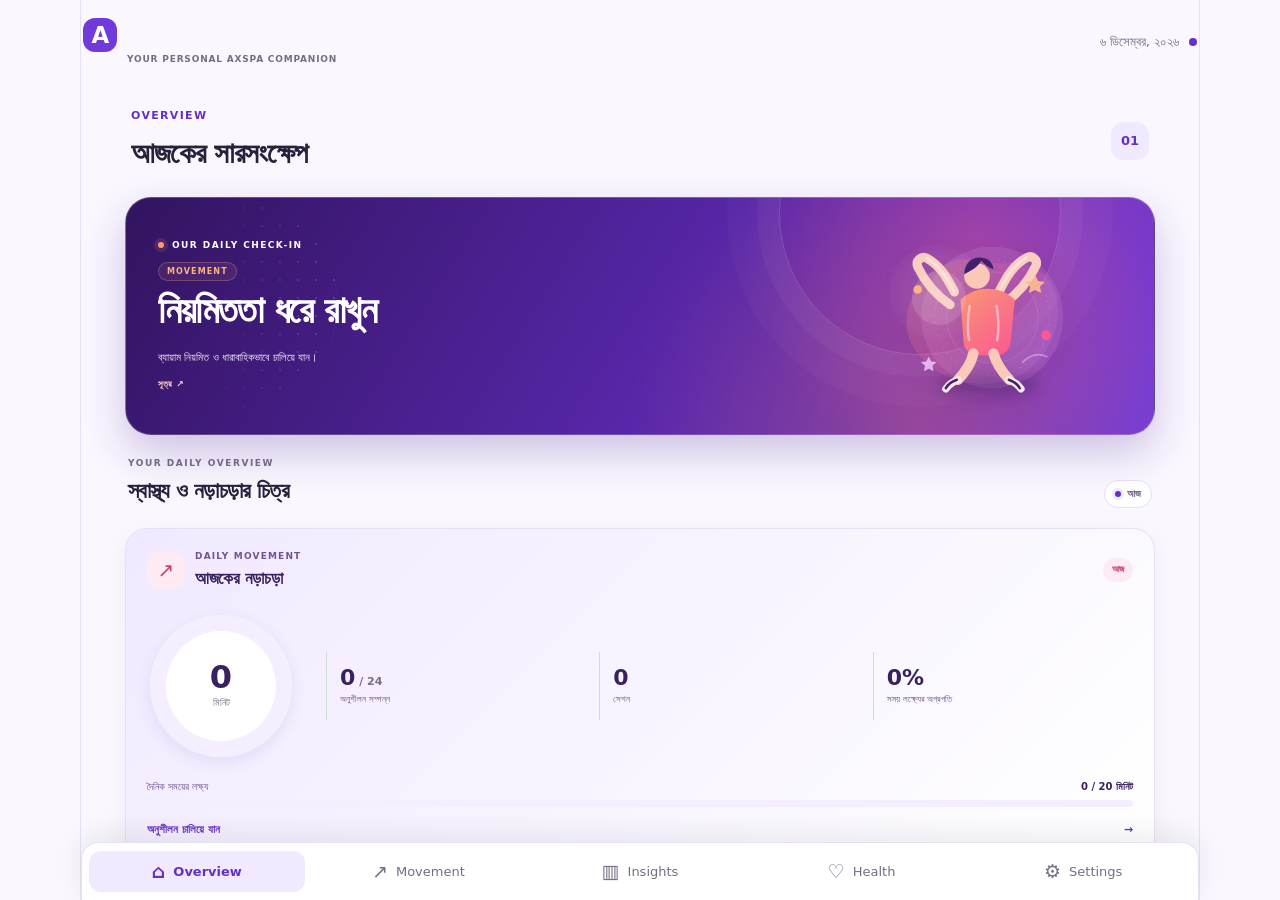
==== commit 33e20c27: "Simplify header to square A logo and compact tagline" ====
--- a/index.html
+++ b/index.html
@@ -19,7 +19,7 @@
 <body>
   <div class="app-shell">
     <header class="topbar">
-      <div class="brand-group"><a class="brand" href="./" aria-label="AS Care home"><span class="brand-mark" aria-hidden="true">a</span><span>AS <strong>Care</strong></span></a><span class="brand-tagline">Your Personal AXSpA Companion</span></div>
+      <div class="brand-group"><a class="brand" href="./" aria-label="AS Care home"><span class="brand-mark" aria-hidden="true">A</span></a><span class="brand-tagline">Your Personal AXSpA Companion</span></div>
       <div class="topbar-meta"><time id="today-label"></time><span class="status-dot" aria-hidden="true"></span></div>
     </header>
     <main id="app-main">
--- a/assets/css/base.css
+++ b/assets/css/base.css
@@ -6,17 +6,17 @@
 a { color: inherit; text-decoration: none; }
 [hidden] { display: none !important; }
 .app-shell { width: 100%; margin: 0 auto; }
-.topbar { display: flex; align-items: center; justify-content: space-between; padding: 20px 2px 28px; }
+.topbar { display: flex; align-items: center; justify-content: space-between; padding: 14px 2px 16px; }
+.brand-group { display: flex; flex: 0 0 auto; flex-direction: column; align-items: flex-start; gap: 2px; }
 .brand { display: inline-flex; align-items: center; gap: 10px; font-size: 20px; font-weight: 700; letter-spacing: -.04em; }
+.brand-tagline { display: block; margin-left: 44px; padding: 0; color: var(--muted); font-size: 9px; font-weight: 650; line-height: 1.3; letter-spacing: .09em; text-transform: uppercase; white-space: normal; }
 .brand strong { color: var(--accent); }
 .brand-mark { display: grid; width: 34px; height: 34px; place-items: center; border-radius: 12px; background: var(--accent); color: white; font-size: 23px; }
 .topbar-meta { display: flex; align-items: center; gap: 10px; color: var(--muted); font-size: 13px; }
 .status-dot { width: 8px; height: 8px; border-radius: 50%; background: var(--accent); }
-.welcome { padding: 20px 4px 25px; }
 .eyebrow { margin: 0 0 7px; color: var(--accent); font-size: 11px; font-weight: 700; letter-spacing: .12em; }
 h1, h2, h3, p { margin-top: 0; }
 h1 { max-width: 620px; margin-bottom: 8px; font-size: clamp(27px,6vw,42px); line-height: 1.2; letter-spacing: -.035em; }
-.welcome-copy { margin: 0; color: var(--muted); }
 .primary-nav { display: grid; grid-template-columns: repeat(5,minmax(0,1fr)); gap: 6px; margin-bottom: 24px; padding: 7px; border: 1px solid var(--line); border-radius: 17px; background: var(--surface); }
 .nav-item { display: flex; min-width: 0; flex-direction: column; align-items: center; gap: 2px; padding: 9px 3px; border: 0; border-radius: 12px; background: transparent; color: var(--muted); cursor: pointer; font-size: 11px; }
 .nav-item > span:first-child { font-size: 19px; line-height: 1.2; }
@@ -36,7 +36,7 @@
 .toast.is-visible { opacity: 1; transform: translateY(0) scale(1); }
 @media (min-width: 700px) {
   body { padding-right: 20px; padding-left: 20px; }
-  .topbar { padding-top: 28px; }
+  .topbar { padding-top: 18px; }
   .nav-item { flex-direction: row; justify-content: center; gap: 8px; font-size: 13px; }
   .app-shell { width: min(100%, var(--content-width)); }
   .page-panel { padding: 24px; }
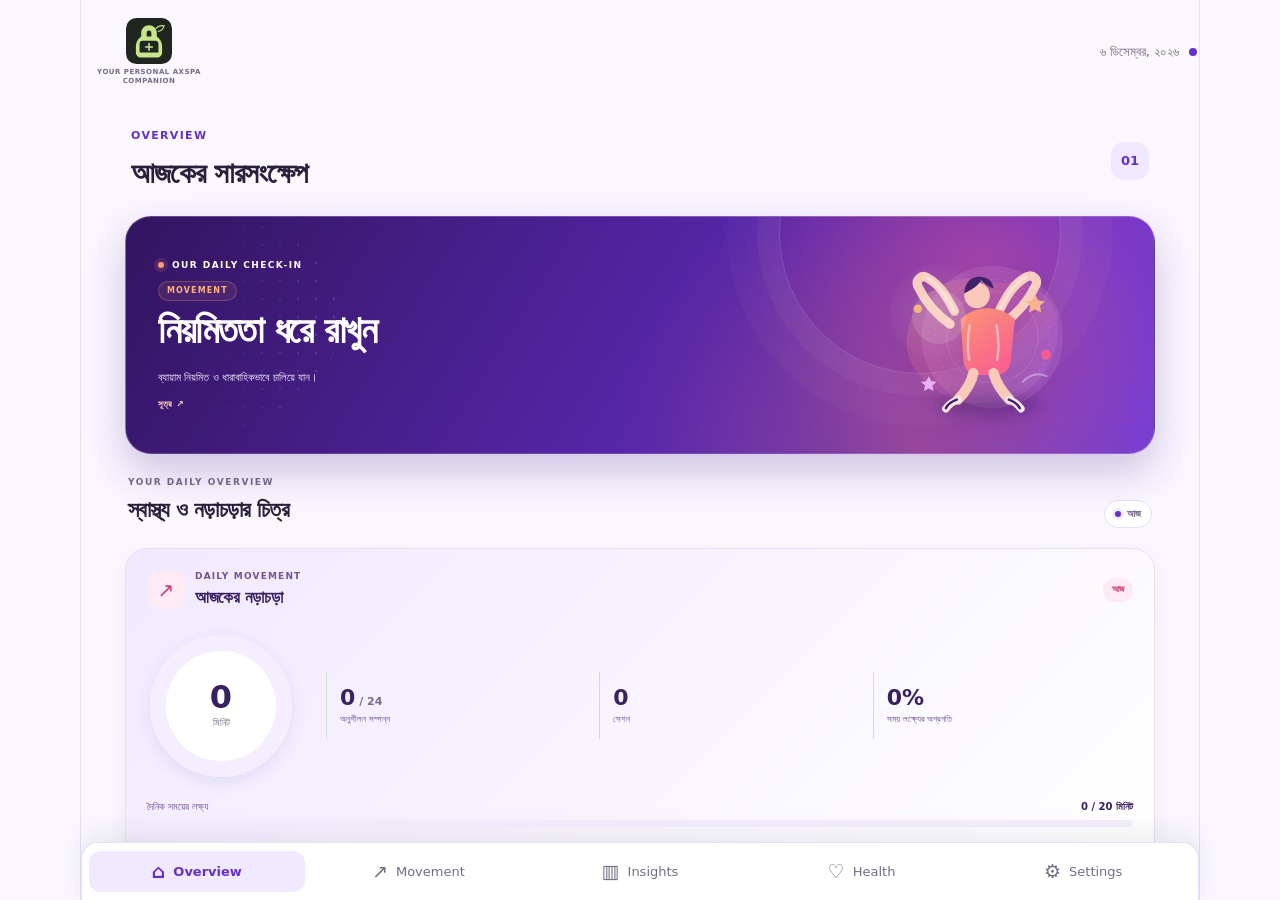
==== commit 80cf4518: "Use custom spine logo in app header" ====
--- a/index.html
+++ b/index.html
@@ -19,7 +19,7 @@
 <body>
   <div class="app-shell">
     <header class="topbar">
-      <div class="brand-group"><a class="brand" href="./" aria-label="AS Care home"><span class="brand-mark" aria-hidden="true">A</span></a><span class="brand-tagline">Your Personal AXSpA Companion</span></div>
+      <div class="brand-group"><a class="brand" href="./" aria-label="AS Care home"><img class="brand-logo" src="./icon.svg" alt="" width="46" height="46"></a><span class="brand-tagline">Your Personal AXSpA Companion</span></div>
       <div class="topbar-meta"><time id="today-label"></time><span class="status-dot" aria-hidden="true"></span></div>
     </header>
     <main id="app-main">
--- a/assets/css/base.css
+++ b/assets/css/base.css
@@ -7,11 +7,10 @@
 [hidden] { display: none !important; }
 .app-shell { width: 100%; margin: 0 auto; }
 .topbar { display: flex; align-items: center; justify-content: space-between; padding: 14px 2px 16px; }
-.brand-group { display: flex; flex: 0 0 auto; flex-direction: column; align-items: flex-start; gap: 2px; }
-.brand { display: inline-flex; align-items: center; gap: 10px; font-size: 20px; font-weight: 700; letter-spacing: -.04em; }
-.brand-tagline { display: block; margin-left: 44px; padding: 0; color: var(--muted); font-size: 9px; font-weight: 650; line-height: 1.3; letter-spacing: .09em; text-transform: uppercase; white-space: normal; }
-.brand strong { color: var(--accent); }
-.brand-mark { display: grid; width: 34px; height: 34px; place-items: center; border-radius: 12px; background: var(--accent); color: white; font-size: 23px; }
+.brand-group { display: flex; flex: 0 0 auto; flex-direction: column; align-items: center; gap: 4px; }
+.brand { display: inline-flex; align-items: center; justify-content: center; }
+.brand-tagline { display: block; max-width: 132px; margin: 0; padding: 0; color: var(--muted); font-size: 7px; font-weight: 650; line-height: 1.25; letter-spacing: .07em; text-align: center; text-transform: uppercase; white-space: normal; }
+.brand-mark { display: grid; width: 46px; height: 46px; place-items: center; border-radius: 14px; background: var(--accent); color: white; font-size: 30px; font-weight: 750; line-height: 1; }
 .topbar-meta { display: flex; align-items: center; gap: 10px; color: var(--muted); font-size: 13px; }
 .status-dot { width: 8px; height: 8px; border-radius: 50%; background: var(--accent); }
 .eyebrow { margin: 0 0 7px; color: var(--accent); font-size: 11px; font-weight: 700; letter-spacing: .12em; }
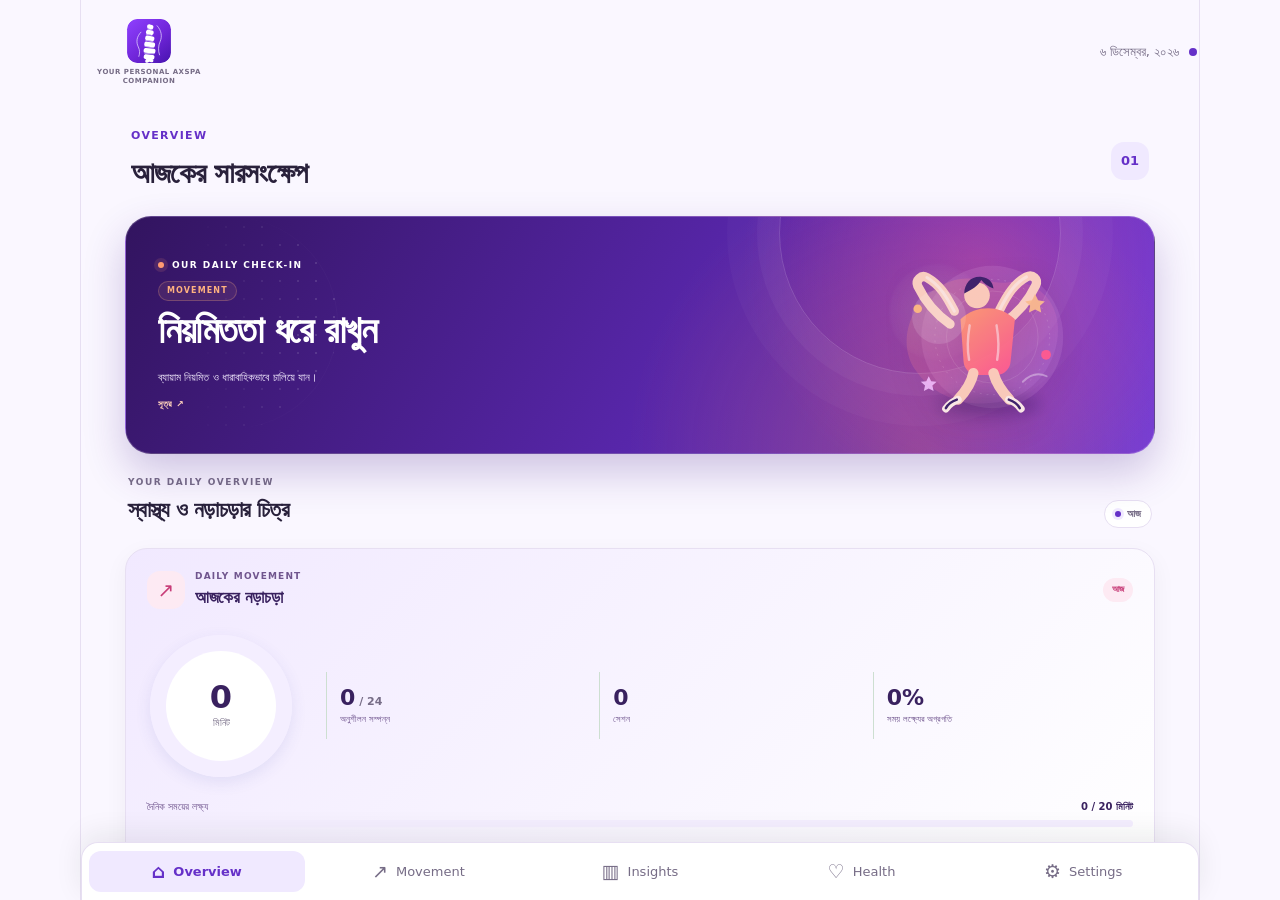
==== commit 31160773: "Use versioned spine logo in header and favicon" ====
--- a/index.html
+++ b/index.html
@@ -7,7 +7,7 @@
   <meta name="description" content="AS Care — personal mobility and health tracking">
   <title>AS Care</title>
   <link rel="manifest" href="./manifest.webmanifest">
-  <link rel="icon" href="./icon.svg" type="image/svg+xml">
+  <link rel="icon" href="./assets/images/as-care-spine-v1.svg" type="image/svg+xml">
   <link rel="stylesheet" href="./assets/css/tokens.css">
   <link rel="stylesheet" href="./assets/css/base.css">
   <link rel="stylesheet" href="./assets/css/components.css">
@@ -19,7 +19,7 @@
 <body>
   <div class="app-shell">
     <header class="topbar">
-      <div class="brand-group"><a class="brand" href="./" aria-label="AS Care home"><img class="brand-logo" src="./icon.svg" alt="" width="46" height="46"></a><span class="brand-tagline">Your Personal AXSpA Companion</span></div>
+      <div class="brand-group"><a class="brand" href="./" aria-label="AS Care home"><img class="brand-logo" src="./assets/images/as-care-spine-v1.svg" alt="" width="46" height="46"></a><span class="brand-tagline">Your Personal AXSpA Companion</span></div>
       <div class="topbar-meta"><time id="today-label"></time><span class="status-dot" aria-hidden="true"></span></div>
     </header>
     <main id="app-main">
--- a/assets/css/base.css
+++ b/assets/css/base.css
@@ -10,7 +10,7 @@
 .brand-group { display: flex; flex: 0 0 auto; flex-direction: column; align-items: center; gap: 4px; }
 .brand { display: inline-flex; align-items: center; justify-content: center; }
 .brand-tagline { display: block; max-width: 132px; margin: 0; padding: 0; color: var(--muted); font-size: 7px; font-weight: 650; line-height: 1.25; letter-spacing: .07em; text-align: center; text-transform: uppercase; white-space: normal; }
-.brand-mark { display: grid; width: 46px; height: 46px; place-items: center; border-radius: 14px; background: var(--accent); color: white; font-size: 30px; font-weight: 750; line-height: 1; }
+.brand-logo { display: block; width: 46px; height: 46px; flex: 0 0 46px; object-fit: contain; border-radius: 14px; }
 .topbar-meta { display: flex; align-items: center; gap: 10px; color: var(--muted); font-size: 13px; }
 .status-dot { width: 8px; height: 8px; border-radius: 50%; background: var(--accent); }
 .eyebrow { margin: 0 0 7px; color: var(--accent); font-size: 11px; font-weight: 700; letter-spacing: .12em; }
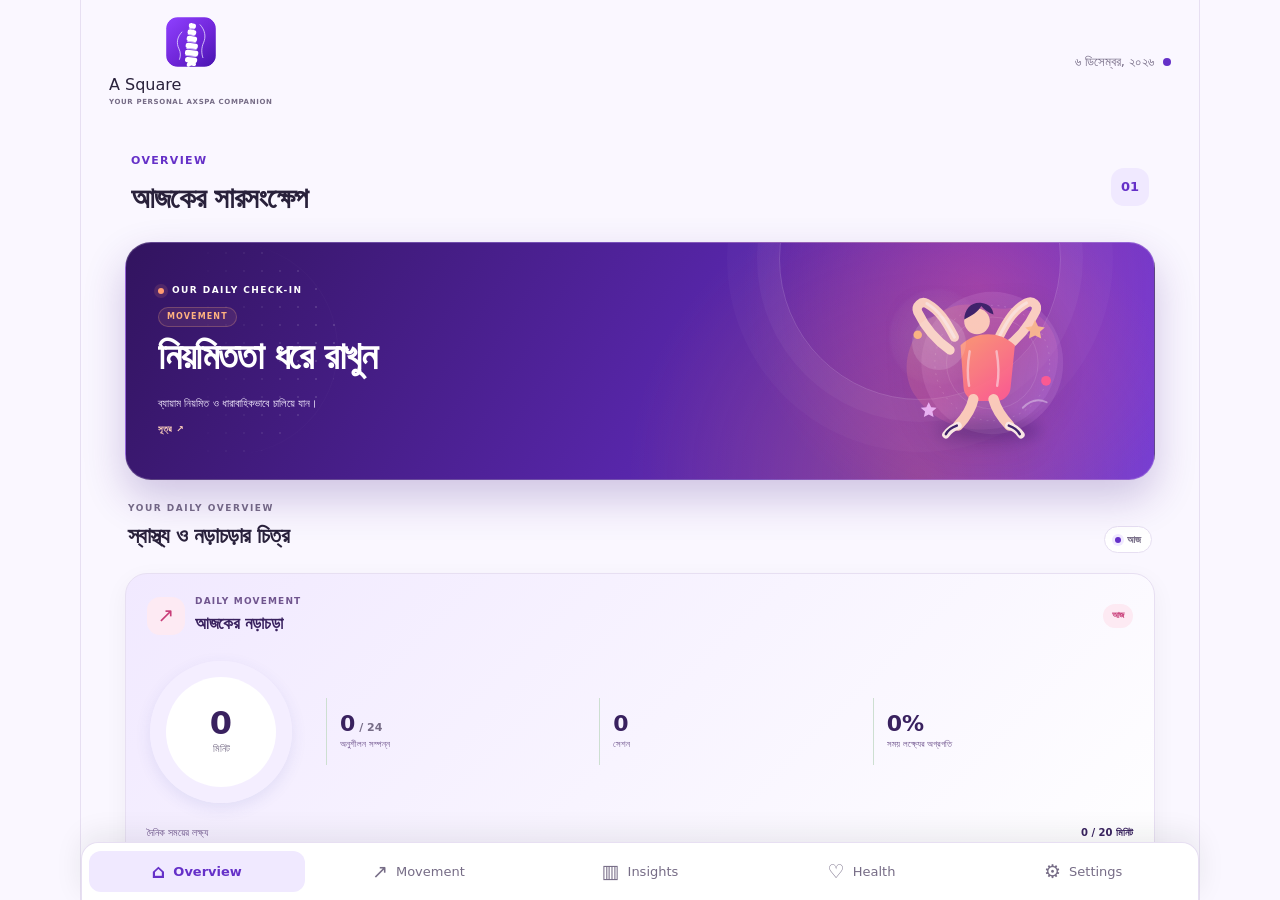
==== commit 4e7b11b4: "Refine compact responsive brand header" ====
--- a/index.html
+++ b/index.html
@@ -19,7 +19,7 @@
 <body>
   <div class="app-shell">
     <header class="topbar">
-      <div class="brand-group"><a class="brand" href="./" aria-label="AS Care home"><img class="brand-logo" src="./assets/images/as-care-spine-v1.svg" alt="" width="46" height="46"></a><span class="brand-tagline">Your Personal AXSpA Companion</span></div>
+      <div class="brand-group"><a class="brand" href="./" aria-label="AS Care home"><img class="brand-logo" src="./assets/images/as-care-spine-v1.svg" alt="" width="42" height="42"></a><div class="brand-copy"><span class="brand-name">A Square</span><span class="brand-tagline">Your Personal AXSpA Companion</span></div></div>
       <div class="topbar-meta"><time id="today-label"></time><span class="status-dot" aria-hidden="true"></span></div>
     </header>
     <main id="app-main">
--- a/assets/css/base.css
+++ b/assets/css/base.css
@@ -6,12 +6,12 @@
 a { color: inherit; text-decoration: none; }
 [hidden] { display: none !important; }
 .app-shell { width: 100%; margin: 0 auto; }
-.topbar { display: flex; align-items: center; justify-content: space-between; padding: 14px 2px 16px; }
-.brand-group { display: flex; flex: 0 0 auto; flex-direction: column; align-items: center; gap: 4px; }
+.topbar { display: flex; align-items: center; justify-content: space-between; gap: 16px; min-height: 92px; padding: 12px 28px 18px; }
+.brand-group { display: flex; width: max-content; flex: 0 0 auto; flex-direction: column; align-items: center; gap: 5px; }
 .brand { display: inline-flex; align-items: center; justify-content: center; }
-.brand-tagline { display: block; max-width: 132px; margin: 0; padding: 0; color: var(--muted); font-size: 7px; font-weight: 650; line-height: 1.25; letter-spacing: .07em; text-align: center; text-transform: uppercase; white-space: normal; }
-.brand-logo { display: block; width: 46px; height: 46px; flex: 0 0 46px; object-fit: contain; border-radius: 14px; }
-.topbar-meta { display: flex; align-items: center; gap: 10px; color: var(--muted); font-size: 13px; }
+.brand-tagline { display: block; width: max-content; max-width: calc(100vw - 150px); margin: 0; padding: 0; color: var(--muted); font-size: 7px; font-weight: 650; line-height: 1.35; letter-spacing: .09em; text-align: center; text-transform: uppercase; white-space: nowrap; }
+.brand-logo { display: block; width: 52px; height: 52px; flex: 0 0 52px; object-fit: contain; border-radius: 15px; }
+.topbar-meta { display: flex; flex: 0 1 auto; align-items: center; justify-content: flex-end; gap: 9px; min-width: 0; color: var(--muted); font-size: 13px; text-align: right; }
 .status-dot { width: 8px; height: 8px; border-radius: 50%; background: var(--accent); }
 .eyebrow { margin: 0 0 7px; color: var(--accent); font-size: 11px; font-weight: 700; letter-spacing: .12em; }
 h1, h2, h3, p { margin-top: 0; }
@@ -35,7 +35,7 @@
 .toast.is-visible { opacity: 1; transform: translateY(0) scale(1); }
 @media (min-width: 700px) {
   body { padding-right: 20px; padding-left: 20px; }
-  .topbar { padding-top: 18px; }
+  .topbar { min-height: 104px; padding: 16px 28px 20px; }
   .nav-item { flex-direction: row; justify-content: center; gap: 8px; font-size: 13px; }
   .app-shell { width: min(100%, var(--content-width)); }
   .page-panel { padding: 24px; }
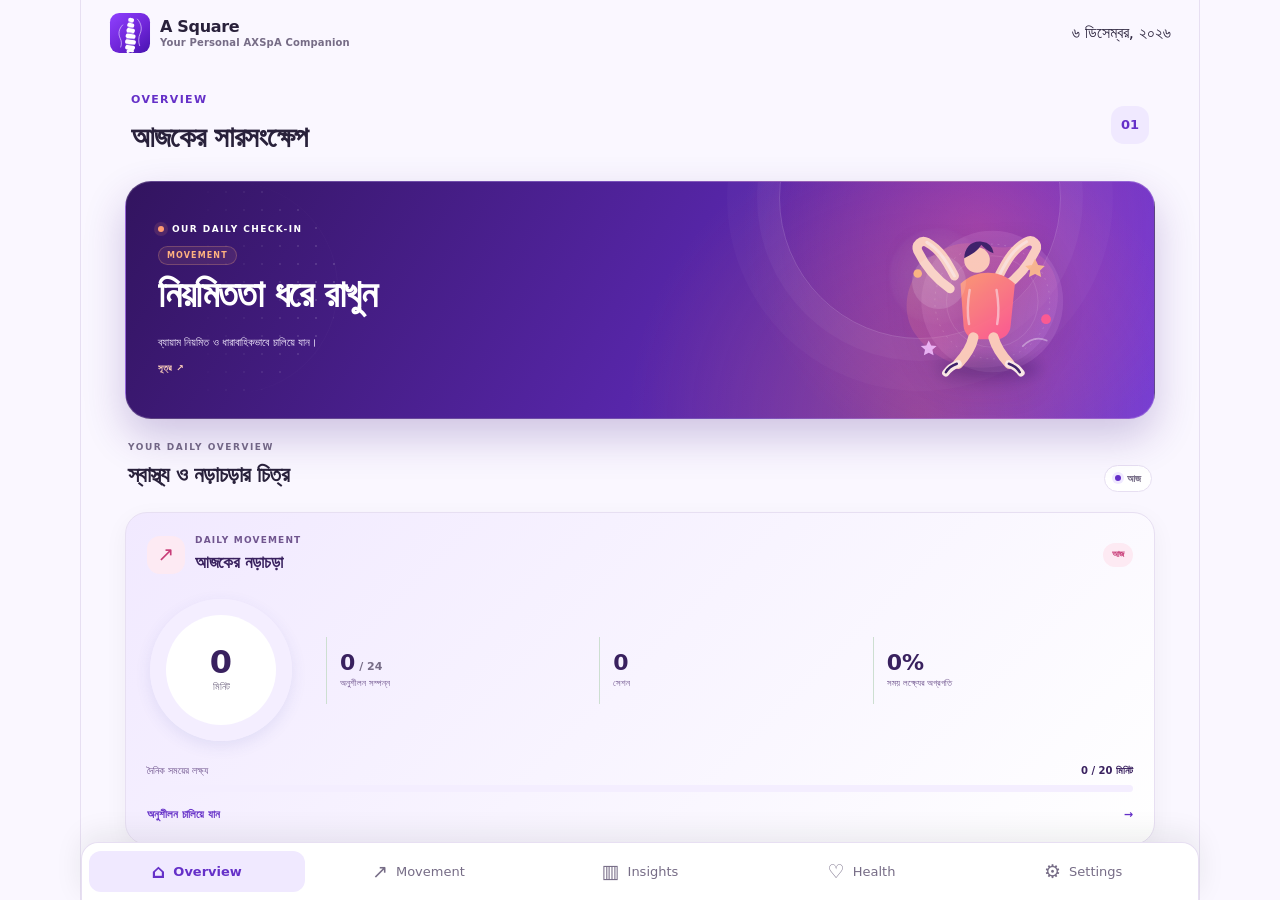
==== commit ea6fa182: "Place medication management within Health tab flow" ====
--- a/index.html
+++ b/index.html
@@ -31,8 +31,11 @@
       <section class="page-panel" data-page-panel="insights" role="tabpanel" hidden><div class="panel-heading"><div><p class="eyebrow">YOUR PROGRESS</p><h2>Insights</h2></div><span class="panel-index">03</span></div><div data-insights-content></div></section>
       <section class="page-panel" data-page-panel="health" role="tabpanel" hidden>
         <div class="panel-heading"><div><p class="eyebrow">HEALTH JOURNAL</p><h2>Health</h2></div><span class="panel-index">04</span></div>
-        <div class="health-content" data-health-content></div>
-        <div data-medication-content></div>
+        <div class="health-content" data-health-content>
+          <div class="health-main-content" data-health-main-content></div>
+          <div data-medication-content></div>
+          <div class="health-assessment-content" data-health-assessment-content></div>
+        </div>
       </section>
       <section class="page-panel" data-page-panel="settings" role="tabpanel" hidden><div class="panel-heading"><div><p class="eyebrow">PREFERENCES</p><h2>Settings</h2></div><span class="panel-index">05</span></div><div class="settings-content" data-settings-content></div></section>
     </main>
--- a/assets/css/base.css
+++ b/assets/css/base.css
@@ -6,12 +6,12 @@
 a { color: inherit; text-decoration: none; }
 [hidden] { display: none !important; }
 .app-shell { width: 100%; margin: 0 auto; }
-.topbar { display: flex; align-items: center; justify-content: space-between; gap: 16px; min-height: 92px; padding: 12px 28px 18px; }
-.brand-group { display: flex; width: max-content; flex: 0 0 auto; flex-direction: column; align-items: center; gap: 5px; }
-.brand { display: inline-flex; align-items: center; justify-content: center; }
-.brand-tagline { display: block; width: max-content; max-width: calc(100vw - 150px); margin: 0; padding: 0; color: var(--muted); font-size: 7px; font-weight: 650; line-height: 1.35; letter-spacing: .09em; text-align: center; text-transform: uppercase; white-space: nowrap; }
-.brand-logo { display: block; width: 52px; height: 52px; flex: 0 0 52px; object-fit: contain; border-radius: 15px; }
-.topbar-meta { display: flex; flex: 0 1 auto; align-items: center; justify-content: flex-end; gap: 9px; min-width: 0; color: var(--muted); font-size: 13px; text-align: right; }
+.topbar { display: flex; align-items: center; justify-content: space-between; gap: 10px; min-height: 0; padding: 10px clamp(12px, 3.5vw, 28px); }
+.brand-group { display: flex; min-width: 0; flex: 1 1 auto; align-items: center; gap: 9px; }
+.brand { display: inline-flex; flex: 0 0 42px; align-items: center; justify-content: center; }
+.brand-copy { display: flex; min-width: 0; flex-direction: column; align-items: flex-start; justify-content: center; gap: 1px; }
+.brand-name { display: block; max-width: 100%; color: var(--text); font-size: 16px; font-weight: 700; line-height: 1.2; letter-spacing: -.02em; }
+.brand-tagline { display: block; max-width: min(100%, 190px); margin: 0; padding: 0; color: var(--muted); font-size: 10px; font-weight: 550; line-height: 1.25; letter-spacing: .015em; overflow-wrap: anywhere; }
 .status-dot { width: 8px; height: 8px; border-radius: 50%; background: var(--accent); }
 .eyebrow { margin: 0 0 7px; color: var(--accent); font-size: 11px; font-weight: 700; letter-spacing: .12em; }
 h1, h2, h3, p { margin-top: 0; }
@@ -35,7 +35,7 @@
 .toast.is-visible { opacity: 1; transform: translateY(0) scale(1); }
 @media (min-width: 700px) {
   body { padding-right: 20px; padding-left: 20px; }
-  .topbar { min-height: 104px; padding: 16px 28px 20px; }
+  .topbar { min-height: 0; padding: 12px 28px; }
   .nav-item { flex-direction: row; justify-content: center; gap: 8px; font-size: 13px; }
   .app-shell { width: min(100%, var(--content-width)); }
   .page-panel { padding: 24px; }
--- a/assets/css/pages.css
+++ b/assets/css/pages.css
@@ -50,7 +50,7 @@
 .health-intro { padding: 18px; border-radius: var(--radius-md); background: var(--surface-soft); border: 1px solid var(--line); }
 .health-intro h3 { margin: 5px 0 7px; font-size: 20px; }
 .health-intro p:last-child { margin: 0; color: var(--muted); font-size: 13px; line-height: 1.6; }
-.health-overview { display: grid; grid-template-columns: repeat(3,minmax(0,1fr)); gap: 9px; }
+.health-overview { display: grid; grid-template-columns: repeat(2,minmax(0,1fr)); gap: 9px; }
 .health-overview article { min-width: 0; padding: 13px 11px; display: grid; gap: 8px; border: 1px solid var(--line); border-radius: var(--radius-md); background: var(--surface); }
 .health-overview span { color: var(--muted); font-size: 11px; line-height: 1.4; }
 .health-overview strong { font-size: 21px; color: var(--accent); font-variant-numeric: tabular-nums; overflow-wrap: anywhere; }
--- a/assets/css/theme-overrides.css
+++ b/assets/css/theme-overrides.css
@@ -270,10 +270,7 @@
 .button-primary:hover,
 .settings-actions button[data-backup-export]:hover { filter: brightness(.96) saturate(1.08); }
 .nav-item[aria-selected="true"],
-.brand strong,
-.brand-mark,
 .overview-hero-mark { color: var(--accent); }
-.brand-mark { background: var(--brand-primary); color: #fff; }
 .overview-welcome {
   border-color: var(--overview-hero-mid);
   background: radial-gradient(circle at 85% 18%, #ffffff2b 0 2px, transparent 3px 100%),
